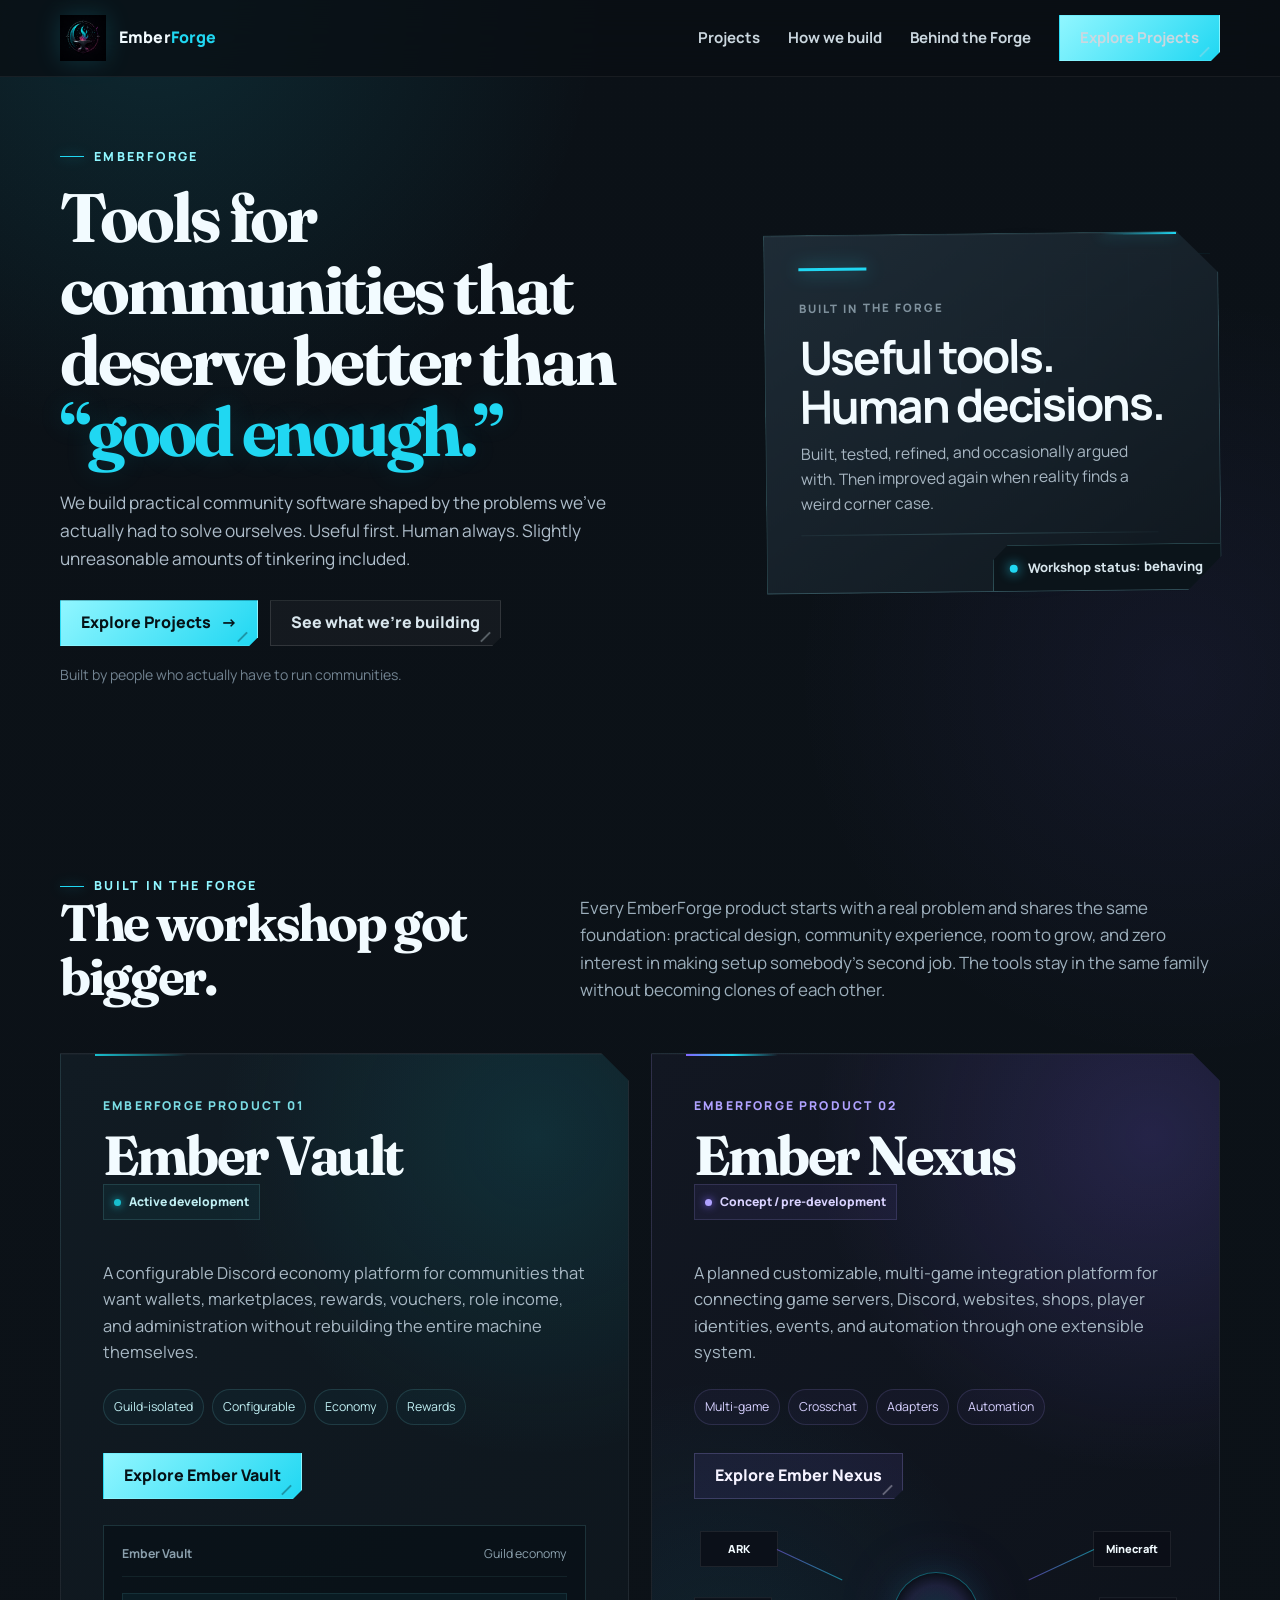
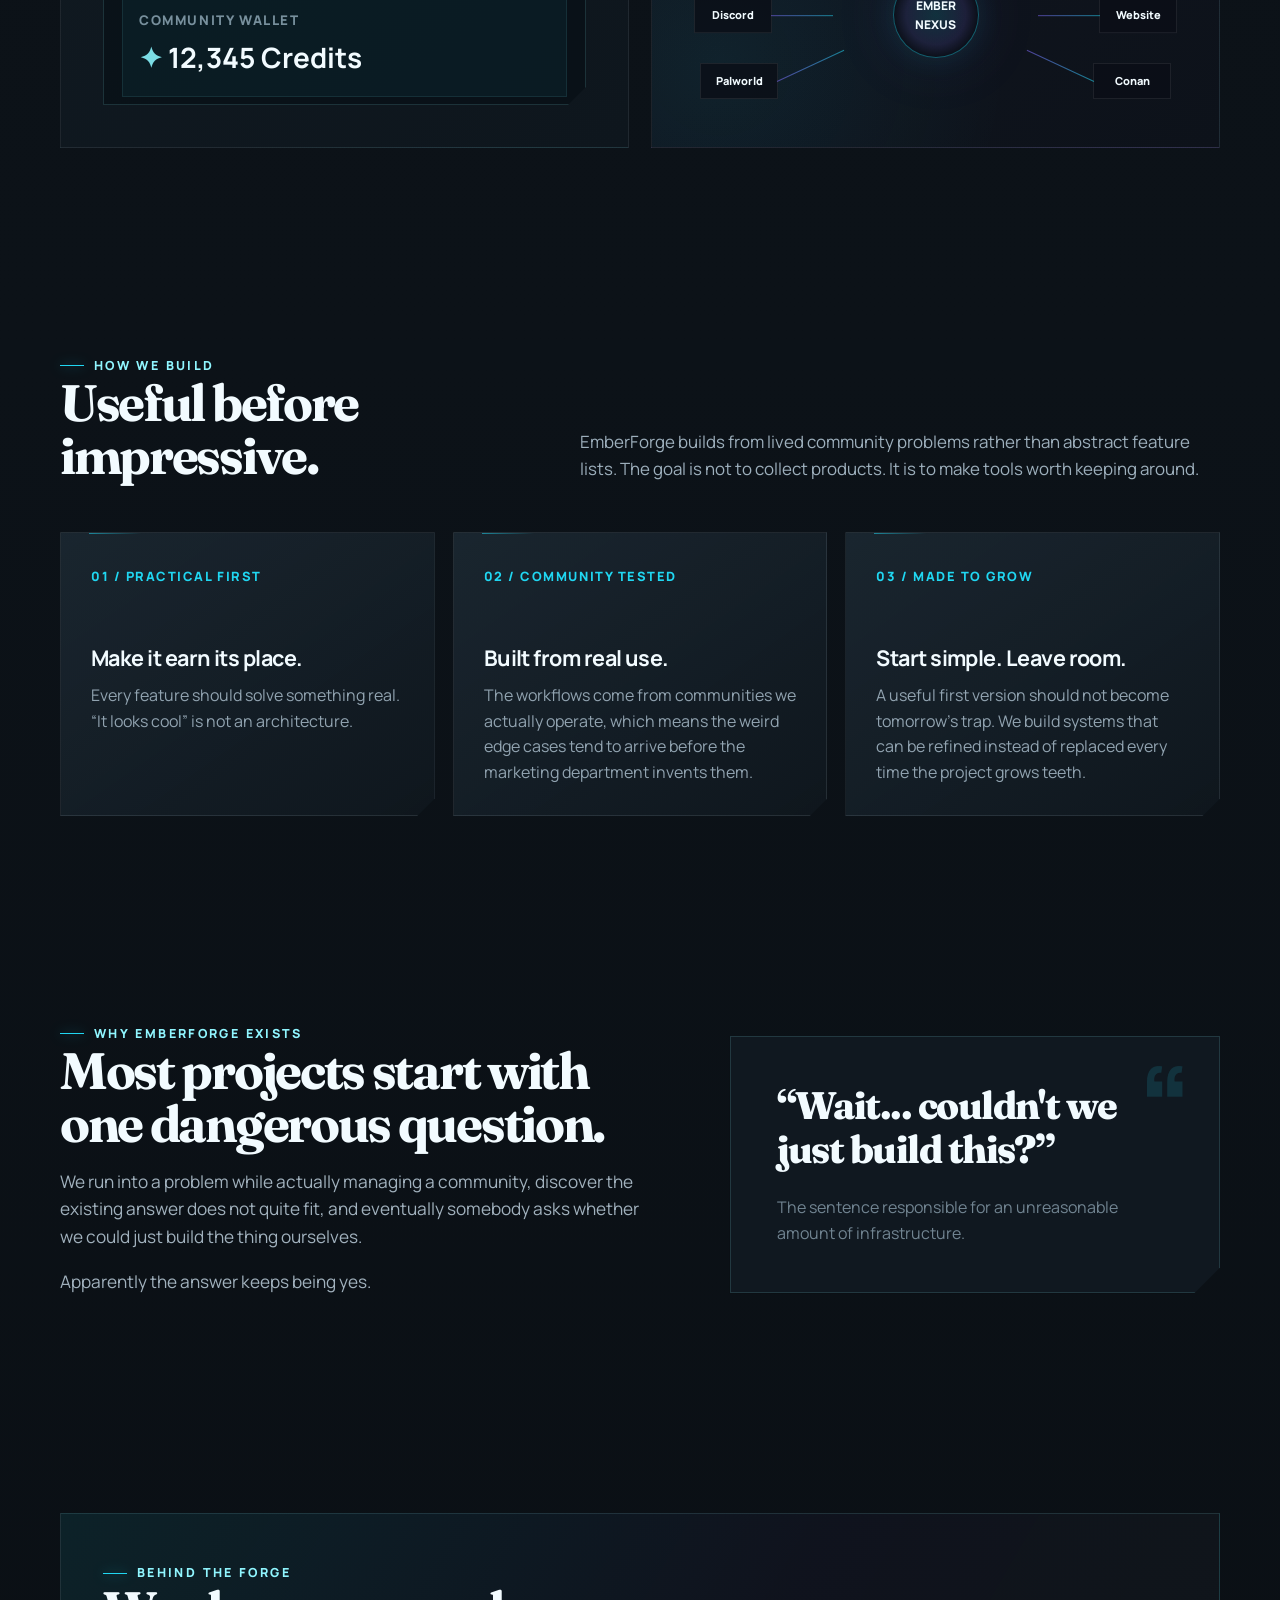
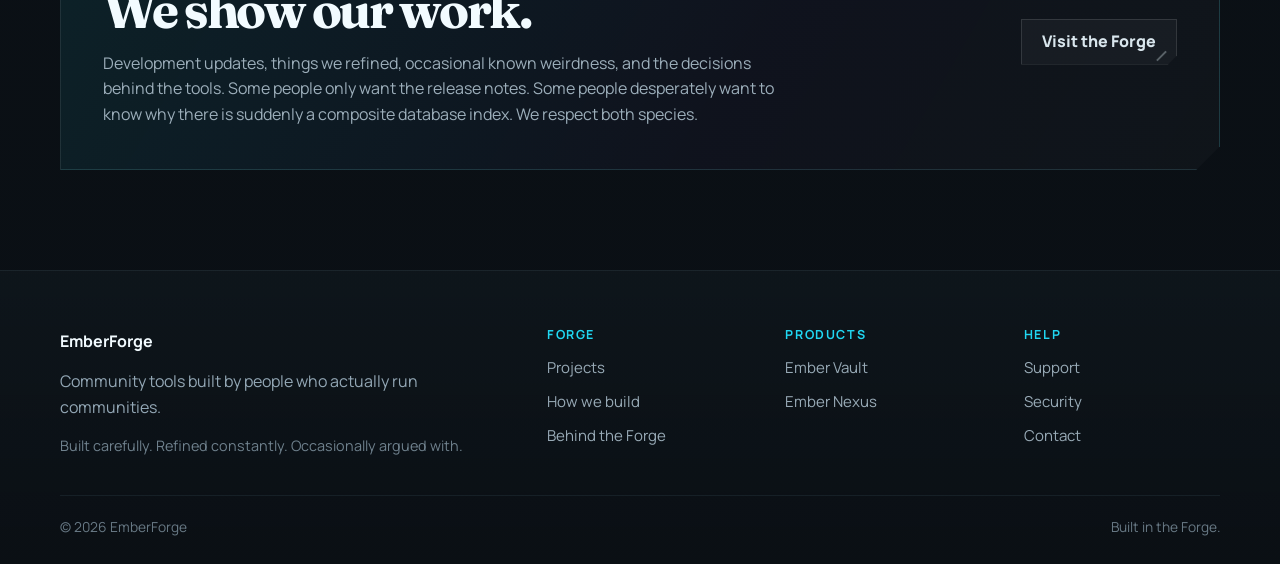
==== index.html @ fba0cec6 "Update index.html" ====
<!doctype html>
<html lang="en">
<head>
  <meta charset="utf-8" />
  <meta name="viewport" content="width=device-width, initial-scale=1" />
  <meta name="theme-color" content="#0c1218" />
  <meta name="description" content="EmberForge builds practical community tools shaped by real use, including Ember Vault and Ember Nexus." />
  <title>EmberForge | Community tools, built in the Forge</title>
  <style>
    @import url('https://fonts.googleapis.com/css2?family=Fraunces:opsz,wght@9..144,600;9..144,700;9..144,800&family=Manrope:wght@400;500;600;700;800&display=swap');

    :root {
      --coal:#0c1218;
      --coal-2:#111820;
      --steel:#18232d;
      --steel-2:#202f3b;
      --ash:#94a3b3;
      --white-heat:#f2fbff;
      --cyan:#20d7f2;
      --hot-cyan:#90f6ff;
      --vault:#18bfcf;
      --vault-soft:#7bdde5;
      --nexus:#8367ff;
      --nexus-soft:#b0a2ff;
      --line:rgba(144,246,255,.16);
      --line-strong:rgba(144,246,255,.30);
      --shadow:0 20px 60px rgba(0,0,0,.28);
      --max:1160px;
    }

    *{box-sizing:border-box}
    html{scroll-behavior:smooth}
    body{
      margin:0;min-height:100vh;color:var(--white-heat);
      background:
        radial-gradient(circle at 12% 0%,rgba(32,215,242,.12),transparent 28rem),
        radial-gradient(circle at 92% 18%,rgba(131,103,255,.07),transparent 24rem),
        linear-gradient(180deg,#0b1117 0%,#0c1218 52%,#0a0f14 100%);
      font-family:"Manrope",Inter,ui-sans-serif,system-ui,sans-serif;
      line-height:1.6;overflow-x:hidden
    }
    body::before{
      content:"";position:fixed;inset:0;pointer-events:none;opacity:.16;
      background-image:url("data:image/svg+xml,%3Csvg viewBox='0 0 140 140' xmlns='http://www.w3.org/2000/svg'%3E%3Cfilter id='n'%3E%3CfeTurbulence type='fractalNoise' baseFrequency='.92' numOctaves='2' stitchTiles='stitch'/%3E%3C/filter%3E%3Crect width='100%25' height='100%25' filter='url(%23n)' opacity='.06'/%3E%3C/svg%3E");
      mix-blend-mode:soft-light;z-index:999
    }

    a{color:inherit}.shell{width:min(var(--max),calc(100% - 40px));margin:0 auto}
    section{padding:100px 0}

    .site-nav{
      position:sticky;top:0;z-index:50;backdrop-filter:blur(18px);
      background:rgba(10,15,20,.78);border-bottom:1px solid rgba(255,255,255,.06)
    }
    .nav-inner{min-height:76px;display:flex;align-items:center;justify-content:space-between;gap:24px}
    .brand{display:inline-flex;align-items:center;gap:13px;text-decoration:none;font-weight:800;letter-spacing:.01em}
    .brand-mark{width:46px;height:46px;display:grid;place-items:center;flex-shrink:0}
    .brand-mark img{width:100%;height:100%;object-fit:contain;display:block;filter:drop-shadow(0 0 12px rgba(32,215,242,.16))}
    .brand em{font-style:normal;color:var(--cyan)}
    .nav-links{display:flex;align-items:center;gap:28px}
    .nav-links a{text-decoration:none;color:#cbd7df;font-size:.94rem;font-weight:700}
    .nav-links a:hover{color:var(--hot-cyan)}

    .nav-cta,.btn{
      display:inline-flex;align-items:center;justify-content:center;gap:10px;
      min-height:46px;padding:0 20px;text-decoration:none;font-weight:800;
      border:1px solid transparent;position:relative;overflow:hidden;
      clip-path:polygon(0 0,100% 0,100% calc(100% - 9px),calc(100% - 9px) 100%,0 100%);
      transition:.18s ease
    }
    .nav-cta::after,.btn::after{
      content:"";position:absolute;right:8px;bottom:7px;width:13px;height:2px;
      background:currentColor;opacity:.34;transform:rotate(-45deg)
    }
    .nav-cta,.btn.primary{
      color:#051217;background:linear-gradient(135deg,var(--hot-cyan),var(--cyan));
      box-shadow:0 10px 28px rgba(32,215,242,.16)
    }
    .nav-cta:hover,.btn.primary:hover{transform:translateY(-2px);box-shadow:0 16px 36px rgba(32,215,242,.23)}
    .btn.secondary{color:#d9e6ed;border-color:rgba(255,255,255,.12);background:rgba(255,255,255,.035)}
    .btn.secondary:hover{border-color:var(--line-strong);background:rgba(32,215,242,.055);transform:translateY(-2px)}
    .btn.nexus-btn{color:#f5f2ff;border-color:rgba(176,162,255,.22);background:rgba(131,103,255,.09)}
    .btn.nexus-btn:hover{border-color:rgba(176,162,255,.50);background:rgba(131,103,255,.16)}

    .eyebrow{
      display:inline-flex;align-items:center;gap:10px;color:var(--hot-cyan);
      font-size:.78rem;letter-spacing:.19em;text-transform:uppercase;font-weight:850
    }
    .eyebrow::before{content:"";width:24px;height:1px;background:var(--cyan);box-shadow:0 0 12px rgba(32,215,242,.6)}

    h1,h2,h3{font-family:"Fraunces",Georgia,serif;margin:0;line-height:1.04;letter-spacing:-.045em}
    h1{font-size:clamp(3.2rem,5.35vw,5.45rem);max-width:760px}
    h2{font-size:clamp(2.4rem,4vw,4.2rem)}
    h3{font-size:1.35rem}

    .hero{
      min-height:610px;display:grid;grid-template-columns:1.08fr .92fr;
      align-items:center;gap:38px;padding:62px 0 82px
    }
    .hero h1{margin-top:16px;text-wrap:balance}
    .hero h1 .accent{color:var(--cyan);text-shadow:0 0 28px rgba(32,215,242,.13)}
    .hero-copy{max-width:580px;margin:22px 0 0;color:#aebdca;font-size:1.08rem}
    .hero-actions{display:flex;gap:12px;flex-wrap:wrap;margin-top:28px}
    .microcopy{margin-top:18px;color:#728391;font-size:.88rem}

    .forge-visual{position:relative;min-height:410px;display:grid;place-items:center end;transform:translate(26px,18px)}
    .forge-visual::before{
      content:"";position:absolute;width:390px;height:390px;border-radius:50%;
      background:radial-gradient(circle,rgba(32,215,242,.11),rgba(32,215,242,.035) 36%,transparent 68%);
      filter:blur(10px)
    }
    .forge-visual::after{
      content:"";position:absolute;right:2%;top:11%;width:250px;height:170px;opacity:.5;
      background:
        linear-gradient(90deg,rgba(32,215,242,.34) 0 1px,transparent 1px) 0 0/42px 42px,
        linear-gradient(rgba(32,215,242,.18) 0 1px,transparent 1px) 0 0/42px 42px;
      mask-image:linear-gradient(135deg,transparent 5%,#000 38%,transparent 82%)
    }
    .forge-card{
      width:min(100%,455px);min-height:330px;position:relative;z-index:1;
      padding:32px 34px 76px;background:linear-gradient(145deg,rgba(31,45,56,.94),rgba(15,23,30,.97));
      clip-path:polygon(0 0,calc(100% - 42px) 0,100% 42px,100% calc(100% - 34px),calc(100% - 34px) 100%,0 100%);
      border:1px solid rgba(144,246,255,.19);box-shadow:var(--shadow),inset 0 1px 0 rgba(255,255,255,.04);
      transform:rotate(-.65deg)
    }
    .forge-card::after{
      content:"";position:absolute;top:0;right:41px;width:76px;height:2px;
      background:linear-gradient(90deg,transparent,var(--cyan));box-shadow:0 0 14px rgba(32,215,242,.48)
    }
    .spark-line{width:68px;height:3px;background:var(--cyan);box-shadow:0 0 18px rgba(32,215,242,.65);margin-bottom:24px}
    .forge-card .mini{color:#7f919d;text-transform:uppercase;font-size:.72rem;letter-spacing:.18em;font-weight:850}
    .forge-card strong{display:block;margin:12px 0 10px;font-size:clamp(2rem,3.6vw,3.15rem);line-height:1.08;letter-spacing:-.045em}
    .forge-card p{margin:0;color:#a8b7c3;max-width:360px;font-size:.98rem}
    .forge-seam{
      position:absolute;left:34px;right:62px;bottom:57px;height:1px;
      background:linear-gradient(90deg,rgba(144,246,255,.05),rgba(144,246,255,.22),rgba(144,246,255,.03))
    }
    .build-chip{
      position:absolute;right:0;bottom:0;display:flex;align-items:center;gap:10px;
      min-height:46px;padding:0 18px 0 16px;background:#0b141a;
      border-top:1px solid rgba(144,246,255,.26);border-left:1px solid rgba(144,246,255,.26);
      color:#d7e5ec;font-size:.82rem;font-weight:750;
      clip-path:polygon(15px 0,100% 0,100% 100%,0 100%,0 15px)
    }
    .build-chip i{width:8px;height:8px;border-radius:50%;background:var(--cyan);box-shadow:0 0 12px var(--cyan)}

    .section-head{
      display:grid;grid-template-columns:.82fr 1.18fr;gap:76px;
      align-items:end;margin-bottom:50px
    }
    .section-head p{margin:0;color:#9dafbc;max-width:680px;font-size:1.06rem}

    .products-grid{display:grid;grid-template-columns:1fr 1fr;gap:22px}
    .product-card{
      min-height:590px;position:relative;padding:42px;overflow:hidden;
      border:1px solid rgba(255,255,255,.07);
      clip-path:polygon(0 0,calc(100% - 28px) 0,100% 28px,100% 100%,0 100%);
      box-shadow:inset 0 1px 0 rgba(255,255,255,.025)
    }
    .product-card::after{
      content:"";position:absolute;left:34px;top:0;width:92px;height:2px
    }
    .product-card.vault{
      background:
        radial-gradient(circle at 84% 12%,rgba(24,191,207,.13),transparent 20rem),
        linear-gradient(145deg,#111b23,#0e161d)
    }
    .product-card.vault::after{background:linear-gradient(90deg,var(--vault),transparent)}
    .product-card.nexus{
      background:
        radial-gradient(circle at 88% 12%,rgba(131,103,255,.18),transparent 21rem),
        radial-gradient(circle at 12% 88%,rgba(32,215,242,.07),transparent 18rem),
        linear-gradient(145deg,#121722,#0d121a)
    }
    .product-card.nexus::after{background:linear-gradient(90deg,var(--nexus),var(--cyan),transparent)}
    .product-kicker{
      font-size:.76rem;font-weight:850;text-transform:uppercase;letter-spacing:.18em
    }
    .vault .product-kicker{color:var(--vault-soft)}
    .nexus .product-kicker{color:var(--nexus-soft)}
    .product-name{font-size:clamp(3rem,4.3vw,4.7rem);margin-top:12px}
    .product-desc{color:#a8b8c4;margin:18px 0 24px;font-size:1.03rem}
    .status-pill{
      display:inline-flex;align-items:center;gap:8px;padding:7px 10px;margin-bottom:22px;
      border:1px solid rgba(255,255,255,.09);font-size:.76rem;font-weight:800
    }
    .status-pill i{width:7px;height:7px;border-radius:50%}
    .vault .status-pill{color:#bfeef2;background:rgba(24,191,207,.055);border-color:rgba(123,221,229,.15)}
    .vault .status-pill i{background:var(--vault);box-shadow:0 0 9px var(--vault)}
    .nexus .status-pill{color:#d9d2ff;background:rgba(131,103,255,.075);border-color:rgba(176,162,255,.16)}
    .nexus .status-pill i{background:var(--nexus-soft);box-shadow:0 0 9px var(--nexus)}
    .tag-row{display:flex;flex-wrap:wrap;gap:8px;margin-bottom:26px}
    .tag{
      padding:7px 10px;border-radius:999px;border:1px solid rgba(255,255,255,.08);
      background:rgba(255,255,255,.025);color:#b9c6cf;font-size:.77rem
    }
    .vault .tag{border-color:rgba(123,221,229,.15);color:#bfeef2;background:rgba(24,191,207,.045)}
    .nexus .tag{border-color:rgba(176,162,255,.15);color:#d6d0ff;background:rgba(131,103,255,.045)}

    .product-visual{height:180px;margin-top:26px;position:relative}
    .vault-panel{
      position:absolute;inset:0;padding:18px;border:1px solid rgba(123,221,229,.16);
      background:rgba(5,13,18,.5);clip-path:polygon(0 0,100% 0,100% calc(100% - 18px),calc(100% - 18px) 100%,0 100%)
    }
    .vault-panel-top{display:flex;justify-content:space-between;gap:12px;padding-bottom:12px;border-bottom:1px solid rgba(123,221,229,.08);font-size:.77rem;color:#8ba0ad}
    .vault-balance{margin-top:16px;padding:16px;border:1px solid rgba(123,221,229,.10);background:rgba(24,191,207,.055)}
    .vault-balance small{display:block;color:#78909d;text-transform:uppercase;letter-spacing:.12em;font-weight:800}
    .vault-balance strong{display:block;font-family:"Manrope",sans-serif;margin-top:4px;font-size:1.75rem}
    .vault-balance em{font-style:normal;color:var(--vault-soft)}

    .network{position:absolute;inset:0}
    .core{
      position:absolute;left:50%;top:50%;transform:translate(-50%,-50%);
      width:86px;height:86px;border-radius:50%;display:grid;place-items:center;text-align:center;
      border:1px solid rgba(32,215,242,.38);
      background:radial-gradient(circle,rgba(32,215,242,.14),rgba(131,103,255,.12) 50%,rgba(9,13,20,.94) 74%);
      box-shadow:0 0 30px rgba(32,215,242,.09),0 0 70px rgba(131,103,255,.10);
      font-size:.75rem;font-weight:800
    }
    .node{
      position:absolute;padding:8px 11px;min-width:78px;text-align:center;
      font-size:.69rem;font-weight:800;border:1px solid rgba(255,255,255,.08);
      background:rgba(10,14,22,.82)
    }
    .node::after{content:"";position:absolute;height:1px;background:linear-gradient(90deg,rgba(131,103,255,.55),rgba(32,215,242,.55))}
    .n1{top:6px;left:6px}.n1::after{width:72px;left:100%;top:50%;transform:rotate(25deg);transform-origin:left}
    .n2{top:6px;right:6px}.n2::after{width:72px;right:100%;top:50%;transform:rotate(-25deg);transform-origin:right}
    .n3{bottom:6px;left:6px}.n3::after{width:74px;left:100%;top:50%;transform:rotate(-25deg);transform-origin:left}
    .n4{bottom:6px;right:6px}.n4::after{width:74px;right:100%;top:50%;transform:rotate(25deg);transform-origin:right}
    .n5{top:50%;left:0;transform:translateY(-50%)}.n5::after{width:62px;left:100%;top:50%}
    .n6{top:50%;right:0;transform:translateY(-50%)}.n6::after{width:62px;right:100%;top:50%}

    .why-grid{display:grid;grid-template-columns:repeat(3,1fr);gap:18px}
    .principle{
      min-height:260px;padding:30px;position:relative;
      background:linear-gradient(145deg,rgba(31,45,56,.72),rgba(15,23,30,.86));
      border:1px solid rgba(255,255,255,.07);
      clip-path:polygon(0 0,100% 0,100% calc(100% - 18px),calc(100% - 18px) 100%,0 100%)
    }
    .principle::before{
      content:"";position:absolute;left:28px;top:0;width:52px;height:1px;
      background:linear-gradient(90deg,var(--cyan),transparent);opacity:.55
    }
    .principle .num{color:var(--cyan);font-weight:850;font-size:.8rem;letter-spacing:.12em}
    .principle h3{font-family:"Manrope",sans-serif;margin:58px 0 14px;letter-spacing:-.025em}
    .principle p{margin:0;color:#91a3b0}

    .origin{display:grid;grid-template-columns:1.1fr .9fr;gap:70px;align-items:center}
    .origin-copy p{color:#a1b1bd;font-size:1.08rem}
    .quote-card{
      padding:46px;position:relative;background:#101820;border:1px solid rgba(144,246,255,.14);
      clip-path:polygon(0 0,100% 0,100% calc(100% - 26px),calc(100% - 26px) 100%,0 100%);
      box-shadow:var(--shadow)
    }
    .quote-card::before{content:"“";position:absolute;top:12px;right:28px;color:rgba(32,215,242,.14);font-size:7rem;font-weight:900;line-height:1}
    .quote-card blockquote{margin:0;font-family:"Fraunces",Georgia,serif;font-size:clamp(1.8rem,3vw,3rem);font-weight:800;letter-spacing:-.04em;line-height:1.15}
    .quote-card footer{margin-top:24px;color:#718491}

    .behind{
      padding:42px;display:grid;grid-template-columns:1.3fr .7fr;gap:40px;align-items:center;position:relative;
      background:linear-gradient(120deg,rgba(32,215,242,.085),rgba(131,103,255,.035) 60%,rgba(255,255,255,.018));
      border:1px solid rgba(144,246,255,.13);
      clip-path:polygon(0 0,100% 0,100% calc(100% - 24px),calc(100% - 24px) 100%,0 100%)
    }
    .behind p{color:#9caeba;margin:14px 0 0;max-width:700px}
    .behind .btn{justify-self:end}

    .site-footer{
      border-top:1px solid rgba(137,189,205,.12);padding:58px 0 26px;
      background:linear-gradient(180deg,rgba(15,23,29,.75),rgba(10,15,20,.95))
    }
    .footer-grid{display:grid;grid-template-columns:1.7fr repeat(3,.75fr);gap:42px;align-items:start}
    .footer-brand p{max-width:460px;color:#93a7b5;margin:14px 0 0}
    .footer-small{font-size:.9rem;color:#6f818d!important}
    .footer-column{display:grid;gap:10px;align-content:start}
    .footer-column h3{
      font-family:"Manrope",sans-serif;margin:0 0 4px;font-size:.78rem;letter-spacing:.13em;
      text-transform:uppercase;color:var(--cyan)
    }
    .footer-column a,.footer-column span{color:#98aab6;text-decoration:none;font-size:.94rem}
    .footer-column a:hover{color:var(--white-heat)}
    .footer-bottom{
      display:flex;justify-content:space-between;gap:20px;border-top:1px solid rgba(137,189,205,.09);
      margin-top:38px;padding-top:20px;color:#687985;font-size:.86rem
    }

    .reveal{opacity:0;transform:translateY(14px);transition:opacity .7s ease,transform .7s ease}
    .reveal.visible{opacity:1;transform:none}

    @media(max-width:900px){
      .nav-links a:not(.nav-cta){display:none}
      .hero,.section-head,.origin,.behind{grid-template-columns:1fr}
      .products-grid{grid-template-columns:1fr}
      .hero{gap:30px;padding-top:48px}
      .forge-visual{min-height:360px;place-items:center;transform:none}
      .forge-card{transform:none}
      .section-head{gap:20px}
      .why-grid{grid-template-columns:1fr}
      .behind .btn{justify-self:start}
      .footer-grid{grid-template-columns:1fr 1fr}
    }
    @media(max-width:620px){
      .shell{width:min(100% - 26px,var(--max))}
      .nav-inner{min-height:66px}.brand-mark{width:42px;height:42px}.nav-cta{display:none}
      .hero{min-height:auto;padding-bottom:72px}
      .hero-actions .btn{width:100%}
      section{padding:76px 0}
      .forge-card{padding:26px;min-height:330px}
      .product-card{padding:26px;min-height:auto}
      .product-visual{height:200px}
      .node::after{display:none}
      .quote-card{padding:34px 26px}
      .behind{padding:28px}
      .footer-grid{grid-template-columns:1fr}
      .footer-bottom{flex-direction:column}
    }
    @media(prefers-reduced-motion:reduce){
      *{scroll-behavior:auto!important;transition-duration:.01ms!important;animation-duration:.01ms!important}
      .reveal{opacity:1;transform:none}
    }
  </style>
</head>

<body>
  <nav class="site-nav">
    <div class="shell nav-inner">
      <a class="brand" href="/#top" aria-label="EmberForge home">
        <span class="brand-mark"><img src="/emberforge-mark.png" alt=""></span>
        <span>Ember<em>Forge</em></span>
      </a>

      <div class="nav-links" aria-label="Primary navigation">
        <a href="/#products">Projects</a>
        <a href="/#why">How we build</a>
        <a href="/#behind">Behind the Forge</a>
        <a class="nav-cta" href="/#products">Explore Projects</a>
      </div>
    </div>
  </nav>

  <main id="top">
    <section class="shell hero">
      <div class="hero-content reveal">
        <div class="eyebrow">EmberForge</div>
        <h1>Tools for communities that deserve better than <span class="accent">“good enough.”</span></h1>
        <p class="hero-copy">We build practical community software shaped by the problems we’ve actually had to solve ourselves. Useful first. Human always. Slightly unreasonable amounts of tinkering included.</p>
        <div class="hero-actions">
          <a class="btn primary" href="/#products">Explore Projects <span aria-hidden="true">→</span></a>
          <a class="btn secondary" href="/#behind">See what we're building</a>
        </div>
        <div class="microcopy">Built by people who actually have to run communities.</div>
      </div>

      <div class="forge-visual reveal" aria-label="EmberForge brand concept">
        <div class="forge-card">
          <div class="spark-line"></div>
          <span class="mini">Built in the Forge</span>
          <strong>Useful tools.<br>Human decisions.</strong>
          <p>Built, tested, refined, and occasionally argued with. Then improved again when reality finds a weird corner case.</p>
          <div class="forge-seam" aria-hidden="true"></div>
          <div class="build-chip"><i></i> Workshop status: behaving</div>
        </div>
      </div>
    </section>

    <section id="products">
      <div class="shell">
        <div class="section-head reveal">
          <div>
            <div class="eyebrow">Built in the Forge</div>
            <h2>The workshop got bigger.</h2>
          </div>
          <p>Every EmberForge product starts with a real problem and shares the same foundation: practical design, community experience, room to grow, and zero interest in making setup somebody's second job. The tools stay in the same family without becoming clones of each other.</p>
        </div>

        <div class="products-grid">
          <article class="product-card vault reveal">
            <div class="product-kicker">EmberForge Product 01</div>
            <h3 class="product-name">Ember Vault</h3>
            <div class="status-pill"><i></i>Active development</div>
            <p class="product-desc">A configurable Discord economy platform for communities that want wallets, marketplaces, rewards, vouchers, role income, and administration without rebuilding the entire machine themselves.</p>

            <div class="tag-row" aria-label="Ember Vault highlights">
              <span class="tag">Guild-isolated</span>
              <span class="tag">Configurable</span>
              <span class="tag">Economy</span>
              <span class="tag">Rewards</span>
            </div>

            <div class="hero-actions">
              <a class="btn primary" href="/ember-vault.html">Explore Ember Vault</a>
            </div>

            <div class="product-visual" aria-label="Ember Vault dashboard concept">
              <div class="vault-panel">
                <div class="vault-panel-top">
                  <strong>Ember Vault</strong>
                  <span>Guild economy</span>
                </div>
                <div class="vault-balance">
                  <small>Community wallet</small>
                  <strong><em>✦</em> 12,345 Credits</strong>
                </div>
              </div>
            </div>
          </article>

          <article class="product-card nexus reveal">
            <div class="product-kicker">EmberForge Product 02</div>
            <h3 class="product-name">Ember Nexus</h3>
            <div class="status-pill"><i></i>Concept / pre-development</div>
            <p class="product-desc">A planned customizable, multi-game integration platform for connecting game servers, Discord, websites, shops, player identities, events, and automation through one extensible system.</p>

            <div class="tag-row" aria-label="Ember Nexus highlights">
              <span class="tag">Multi-game</span>
              <span class="tag">Crosschat</span>
              <span class="tag">Adapters</span>
              <span class="tag">Automation</span>
            </div>

            <div class="hero-actions">
              <a class="btn nexus-btn" href="/ember-nexus.html">Explore Ember Nexus</a>
            </div>

            <div class="product-visual" aria-label="Ember Nexus connection concept">
              <div class="network">
                <div class="node n1">ARK</div>
                <div class="node n2">Minecraft</div>
                <div class="node n3">Palworld</div>
                <div class="node n4">Conan</div>
                <div class="node n5">Discord</div>
                <div class="node n6">Website</div>
                <div class="core">EMBER<br>NEXUS</div>
              </div>
            </div>
          </article>
        </div>
      </div>
    </section>

    <section id="why">
      <div class="shell">
        <div class="section-head reveal">
          <div>
            <div class="eyebrow">How we build</div>
            <h2>Useful before impressive.</h2>
          </div>
          <p>EmberForge builds from lived community problems rather than abstract feature lists. The goal is not to collect products. It is to make tools worth keeping around.</p>
        </div>

        <div class="why-grid">
          <article class="principle reveal">
            <span class="num">01 / PRACTICAL FIRST</span>
            <h3>Make it earn its place.</h3>
            <p>Every feature should solve something real. “It looks cool” is not an architecture.</p>
          </article>
          <article class="principle reveal">
            <span class="num">02 / COMMUNITY TESTED</span>
            <h3>Built from real use.</h3>
            <p>The workflows come from communities we actually operate, which means the weird edge cases tend to arrive before the marketing department invents them.</p>
          </article>
          <article class="principle reveal">
            <span class="num">03 / MADE TO GROW</span>
            <h3>Start simple. Leave room.</h3>
            <p>A useful first version should not become tomorrow's trap. We build systems that can be refined instead of replaced every time the project grows teeth.</p>
          </article>
        </div>
      </div>
    </section>

    <section>
      <div class="shell origin">
        <div class="origin-copy reveal">
          <div class="eyebrow">Why EmberForge exists</div>
          <h2>Most projects start with one dangerous question.</h2>
          <p>We run into a problem while actually managing a community, discover the existing answer does not quite fit, and eventually somebody asks whether we could just build the thing ourselves.</p>
          <p>Apparently the answer keeps being yes.</p>
        </div>

        <aside class="quote-card reveal">
          <blockquote>“Wait... couldn't we just build this?”</blockquote>
          <footer>The sentence responsible for an unreasonable amount of infrastructure.</footer>
        </aside>
      </div>
    </section>

    <section id="behind">
      <div class="shell">
        <div class="behind reveal">
          <div>
            <div class="eyebrow">Behind the Forge</div>
            <h2>We show our work.</h2>
            <p>Development updates, things we refined, occasional known weirdness, and the decisions behind the tools. Some people only want the release notes. Some people desperately want to know why there is suddenly a composite database index. We respect both species.</p>
          </div>
          <a class="btn secondary" href="/support.html">Visit the Forge</a>
        </div>
      </div>
    </section>
  </main>

  <footer class="site-footer">
    <div class="shell footer-grid">
      <div class="footer-brand">
        <strong>EmberForge</strong>
        <p>Community tools built by people who actually run communities.</p>
        <p class="footer-small">Built carefully. Refined constantly. Occasionally argued with.</p>
      </div>

      <div class="footer-column">
        <h3>Forge</h3>
        <a href="/#products">Projects</a>
        <a href="/#why">How we build</a>
        <a href="/#behind">Behind the Forge</a>
      </div>

      <div class="footer-column">
        <h3>Products</h3>
        <a href="/ember-vault.html">Ember Vault</a>
        <a href="/ember-nexus.html">Ember Nexus</a>
      </div>

      <div class="footer-column">
        <h3>Help</h3>
        <a href="/support.html">Support</a>
        <a href="/security.html">Security</a>
        <a href="mailto:ever_forge@outlook.com">Contact</a>
      </div>
    </div>

    <div class="shell footer-bottom">
      <span>© <span id="year">2026</span> EmberForge</span>
      <span>Built in the Forge.</span>
    </div>
  </footer>

  <script>
    const yearEl = document.getElementById('year');
    if (yearEl) yearEl.textContent = new Date().getFullYear();

    const observer = new IntersectionObserver((entries) => {
      entries.forEach(entry => {
        if (entry.isIntersecting) {
          entry.target.classList.add('visible');
          observer.unobserve(entry.target);
        }
      });
    }, { threshold: 0.13 });

    document.querySelectorAll('.reveal').forEach(el => observer.observe(el));
  </script>
</body>
</html>
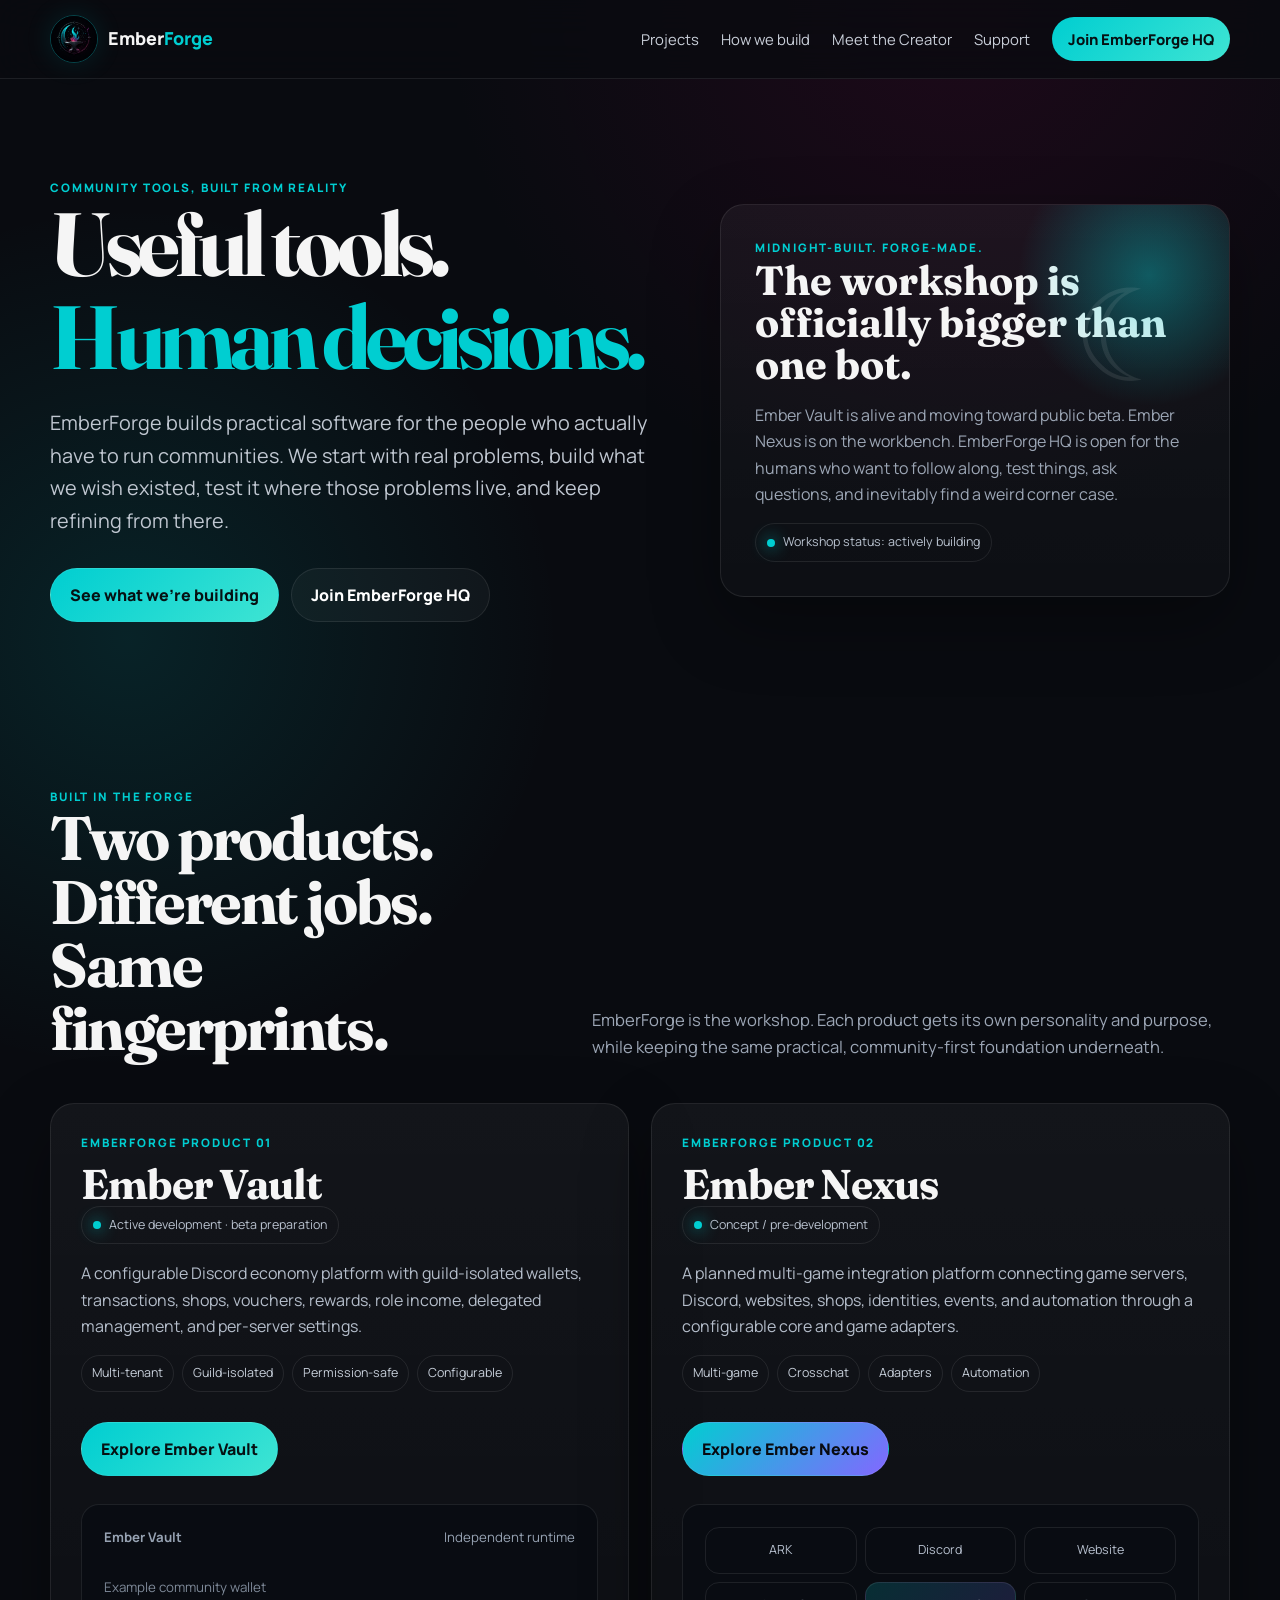
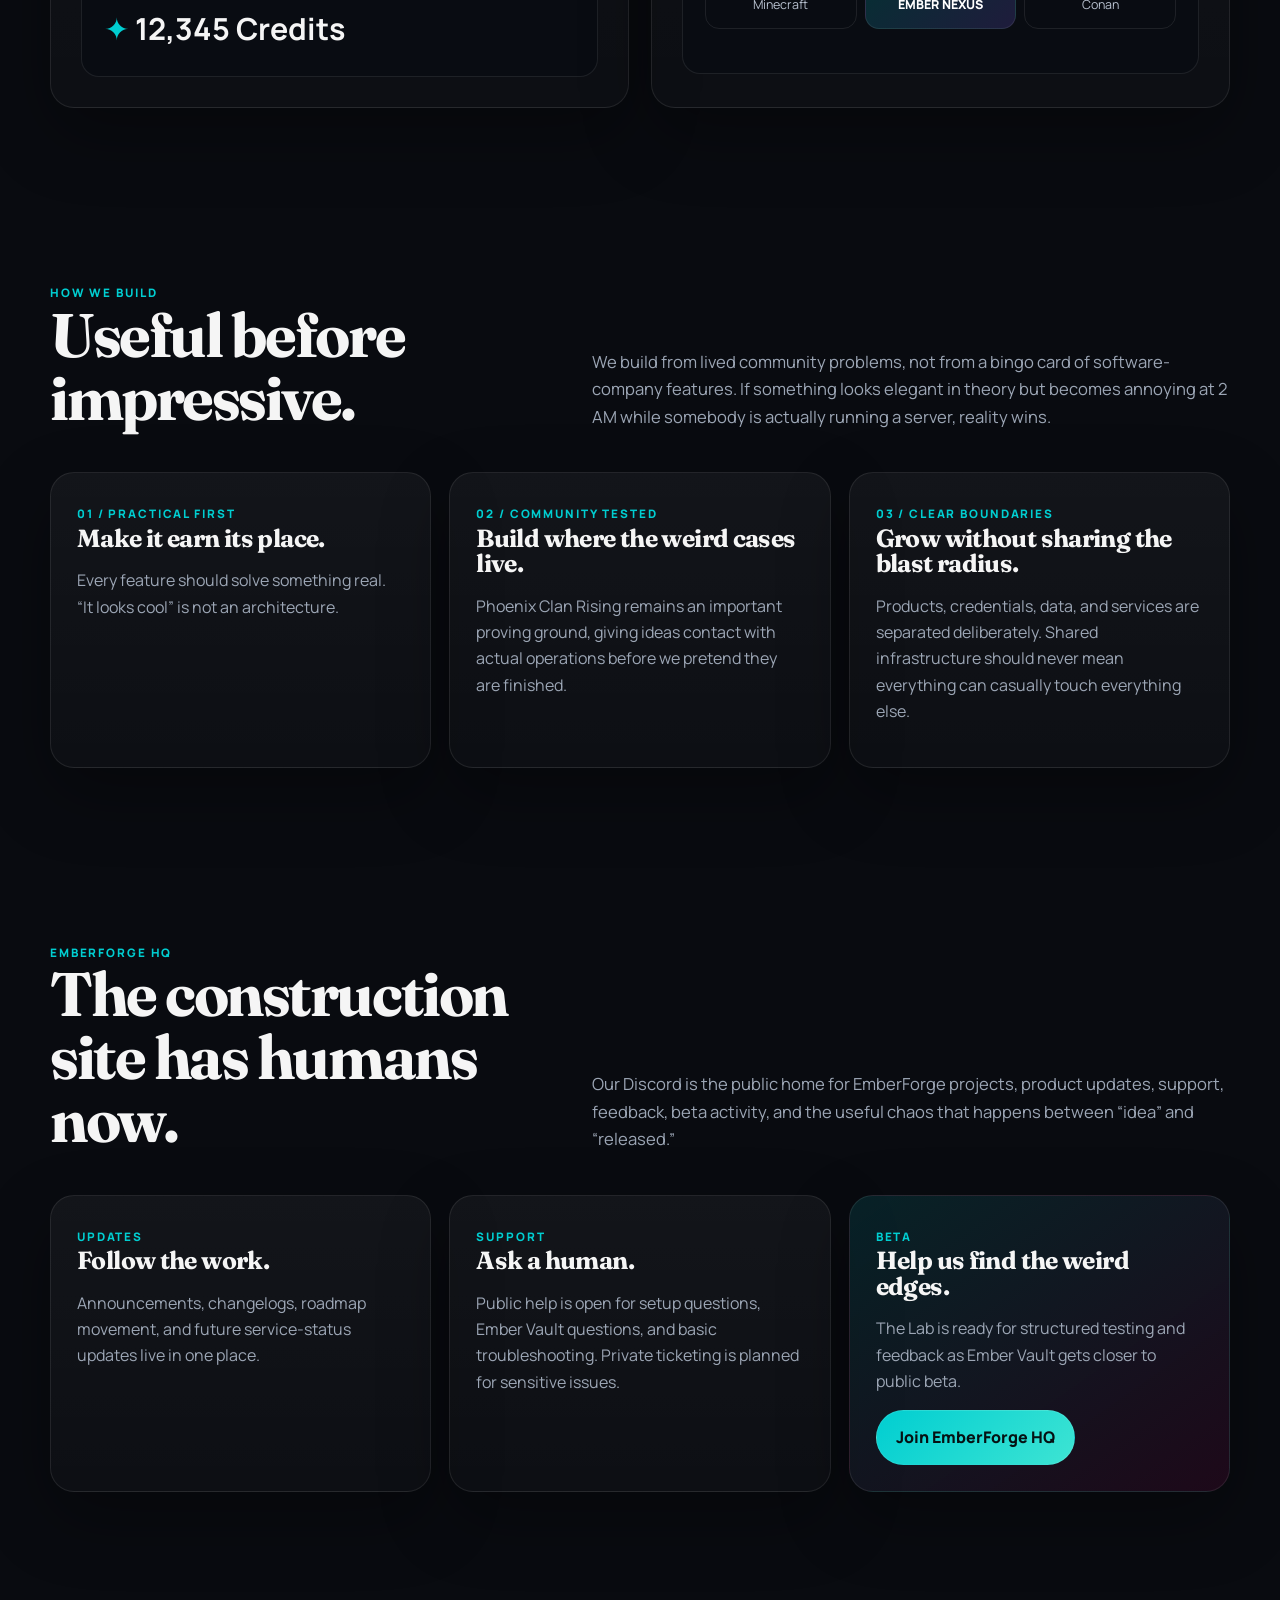
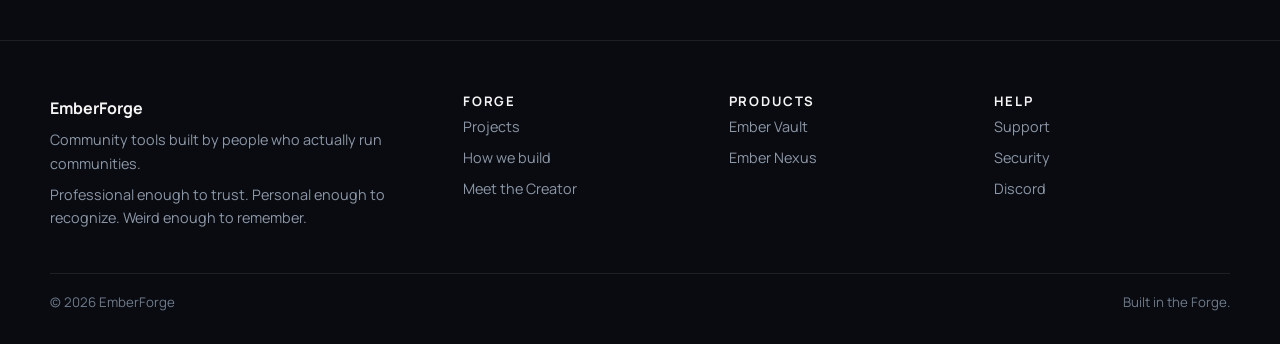
==== commit 369ad247: "Site update" ====
--- a/index.html
+++ b/index.html
@@ -1,552 +1,7 @@
-<!doctype html>
-<html lang="en">
-<head>
-  <meta charset="utf-8" />
-  <meta name="viewport" content="width=device-width, initial-scale=1" />
-  <meta name="theme-color" content="#0c1218" />
-  <meta name="description" content="EmberForge builds practical community tools shaped by real use, including Ember Vault and Ember Nexus." />
-  <title>EmberForge | Community tools, built in the Forge</title>
-  <style>
-    @import url('https://fonts.googleapis.com/css2?family=Fraunces:opsz,wght@9..144,600;9..144,700;9..144,800&family=Manrope:wght@400;500;600;700;800&display=swap');
-
-    :root {
-      --coal:#0c1218;
-      --coal-2:#111820;
-      --steel:#18232d;
-      --steel-2:#202f3b;
-      --ash:#94a3b3;
-      --white-heat:#f2fbff;
-      --cyan:#20d7f2;
-      --hot-cyan:#90f6ff;
-      --vault:#18bfcf;
-      --vault-soft:#7bdde5;
-      --nexus:#8367ff;
-      --nexus-soft:#b0a2ff;
-      --line:rgba(144,246,255,.16);
-      --line-strong:rgba(144,246,255,.30);
-      --shadow:0 20px 60px rgba(0,0,0,.28);
-      --max:1160px;
-    }
-
-    *{box-sizing:border-box}
-    html{scroll-behavior:smooth}
-    body{
-      margin:0;min-height:100vh;color:var(--white-heat);
-      background:
-        radial-gradient(circle at 12% 0%,rgba(32,215,242,.12),transparent 28rem),
-        radial-gradient(circle at 92% 18%,rgba(131,103,255,.07),transparent 24rem),
-        linear-gradient(180deg,#0b1117 0%,#0c1218 52%,#0a0f14 100%);
-      font-family:"Manrope",Inter,ui-sans-serif,system-ui,sans-serif;
-      line-height:1.6;overflow-x:hidden
-    }
-    body::before{
-      content:"";position:fixed;inset:0;pointer-events:none;opacity:.16;
-      background-image:url("data:image/svg+xml,%3Csvg viewBox='0 0 140 140' xmlns='http://www.w3.org/2000/svg'%3E%3Cfilter id='n'%3E%3CfeTurbulence type='fractalNoise' baseFrequency='.92' numOctaves='2' stitchTiles='stitch'/%3E%3C/filter%3E%3Crect width='100%25' height='100%25' filter='url(%23n)' opacity='.06'/%3E%3C/svg%3E");
-      mix-blend-mode:soft-light;z-index:999
-    }
-
-    a{color:inherit}.shell{width:min(var(--max),calc(100% - 40px));margin:0 auto}
-    section{padding:100px 0}
-
-    .site-nav{
-      position:sticky;top:0;z-index:50;backdrop-filter:blur(18px);
-      background:rgba(10,15,20,.78);border-bottom:1px solid rgba(255,255,255,.06)
-    }
-    .nav-inner{min-height:76px;display:flex;align-items:center;justify-content:space-between;gap:24px}
-    .brand{display:inline-flex;align-items:center;gap:13px;text-decoration:none;font-weight:800;letter-spacing:.01em}
-    .brand-mark{width:46px;height:46px;display:grid;place-items:center;flex-shrink:0}
-    .brand-mark img{width:100%;height:100%;object-fit:contain;display:block;filter:drop-shadow(0 0 12px rgba(32,215,242,.16))}
-    .brand em{font-style:normal;color:var(--cyan)}
-    .nav-links{display:flex;align-items:center;gap:28px}
-    .nav-links a{text-decoration:none;color:#cbd7df;font-size:.94rem;font-weight:700}
-    .nav-links a:hover{color:var(--hot-cyan)}
-
-    .nav-cta,.btn{
-      display:inline-flex;align-items:center;justify-content:center;gap:10px;
-      min-height:46px;padding:0 20px;text-decoration:none;font-weight:800;
-      border:1px solid transparent;position:relative;overflow:hidden;
-      clip-path:polygon(0 0,100% 0,100% calc(100% - 9px),calc(100% - 9px) 100%,0 100%);
-      transition:.18s ease
-    }
-    .nav-cta::after,.btn::after{
-      content:"";position:absolute;right:8px;bottom:7px;width:13px;height:2px;
-      background:currentColor;opacity:.34;transform:rotate(-45deg)
-    }
-    .nav-cta,.btn.primary{
-      color:#051217;background:linear-gradient(135deg,var(--hot-cyan),var(--cyan));
-      box-shadow:0 10px 28px rgba(32,215,242,.16)
-    }
-    .nav-cta:hover,.btn.primary:hover{transform:translateY(-2px);box-shadow:0 16px 36px rgba(32,215,242,.23)}
-    .btn.secondary{color:#d9e6ed;border-color:rgba(255,255,255,.12);background:rgba(255,255,255,.035)}
-    .btn.secondary:hover{border-color:var(--line-strong);background:rgba(32,215,242,.055);transform:translateY(-2px)}
-    .btn.nexus-btn{color:#f5f2ff;border-color:rgba(176,162,255,.22);background:rgba(131,103,255,.09)}
-    .btn.nexus-btn:hover{border-color:rgba(176,162,255,.50);background:rgba(131,103,255,.16)}
-
-    .eyebrow{
-      display:inline-flex;align-items:center;gap:10px;color:var(--hot-cyan);
-      font-size:.78rem;letter-spacing:.19em;text-transform:uppercase;font-weight:850
-    }
-    .eyebrow::before{content:"";width:24px;height:1px;background:var(--cyan);box-shadow:0 0 12px rgba(32,215,242,.6)}
-
-    h1,h2,h3{font-family:"Fraunces",Georgia,serif;margin:0;line-height:1.04;letter-spacing:-.045em}
-    h1{font-size:clamp(3.2rem,5.35vw,5.45rem);max-width:760px}
-    h2{font-size:clamp(2.4rem,4vw,4.2rem)}
-    h3{font-size:1.35rem}
-
-    .hero{
-      min-height:610px;display:grid;grid-template-columns:1.08fr .92fr;
-      align-items:center;gap:38px;padding:62px 0 82px
-    }
-    .hero h1{margin-top:16px;text-wrap:balance}
-    .hero h1 .accent{color:var(--cyan);text-shadow:0 0 28px rgba(32,215,242,.13)}
-    .hero-copy{max-width:580px;margin:22px 0 0;color:#aebdca;font-size:1.08rem}
-    .hero-actions{display:flex;gap:12px;flex-wrap:wrap;margin-top:28px}
-    .microcopy{margin-top:18px;color:#728391;font-size:.88rem}
-
-    .forge-visual{position:relative;min-height:410px;display:grid;place-items:center end;transform:translate(26px,18px)}
-    .forge-visual::before{
-      content:"";position:absolute;width:390px;height:390px;border-radius:50%;
-      background:radial-gradient(circle,rgba(32,215,242,.11),rgba(32,215,242,.035) 36%,transparent 68%);
-      filter:blur(10px)
-    }
-    .forge-visual::after{
-      content:"";position:absolute;right:2%;top:11%;width:250px;height:170px;opacity:.5;
-      background:
-        linear-gradient(90deg,rgba(32,215,242,.34) 0 1px,transparent 1px) 0 0/42px 42px,
-        linear-gradient(rgba(32,215,242,.18) 0 1px,transparent 1px) 0 0/42px 42px;
-      mask-image:linear-gradient(135deg,transparent 5%,#000 38%,transparent 82%)
-    }
-    .forge-card{
-      width:min(100%,455px);min-height:330px;position:relative;z-index:1;
-      padding:32px 34px 76px;background:linear-gradient(145deg,rgba(31,45,56,.94),rgba(15,23,30,.97));
-      clip-path:polygon(0 0,calc(100% - 42px) 0,100% 42px,100% calc(100% - 34px),calc(100% - 34px) 100%,0 100%);
-      border:1px solid rgba(144,246,255,.19);box-shadow:var(--shadow),inset 0 1px 0 rgba(255,255,255,.04);
-      transform:rotate(-.65deg)
-    }
-    .forge-card::after{
-      content:"";position:absolute;top:0;right:41px;width:76px;height:2px;
-      background:linear-gradient(90deg,transparent,var(--cyan));box-shadow:0 0 14px rgba(32,215,242,.48)
-    }
-    .spark-line{width:68px;height:3px;background:var(--cyan);box-shadow:0 0 18px rgba(32,215,242,.65);margin-bottom:24px}
-    .forge-card .mini{color:#7f919d;text-transform:uppercase;font-size:.72rem;letter-spacing:.18em;font-weight:850}
-    .forge-card strong{display:block;margin:12px 0 10px;font-size:clamp(2rem,3.6vw,3.15rem);line-height:1.08;letter-spacing:-.045em}
-    .forge-card p{margin:0;color:#a8b7c3;max-width:360px;font-size:.98rem}
-    .forge-seam{
-      position:absolute;left:34px;right:62px;bottom:57px;height:1px;
-      background:linear-gradient(90deg,rgba(144,246,255,.05),rgba(144,246,255,.22),rgba(144,246,255,.03))
-    }
-    .build-chip{
-      position:absolute;right:0;bottom:0;display:flex;align-items:center;gap:10px;
-      min-height:46px;padding:0 18px 0 16px;background:#0b141a;
-      border-top:1px solid rgba(144,246,255,.26);border-left:1px solid rgba(144,246,255,.26);
-      color:#d7e5ec;font-size:.82rem;font-weight:750;
-      clip-path:polygon(15px 0,100% 0,100% 100%,0 100%,0 15px)
-    }
-    .build-chip i{width:8px;height:8px;border-radius:50%;background:var(--cyan);box-shadow:0 0 12px var(--cyan)}
-
-    .section-head{
-      display:grid;grid-template-columns:.82fr 1.18fr;gap:76px;
-      align-items:end;margin-bottom:50px
-    }
-    .section-head p{margin:0;color:#9dafbc;max-width:680px;font-size:1.06rem}
-
-    .products-grid{display:grid;grid-template-columns:1fr 1fr;gap:22px}
-    .product-card{
-      min-height:590px;position:relative;padding:42px;overflow:hidden;
-      border:1px solid rgba(255,255,255,.07);
-      clip-path:polygon(0 0,calc(100% - 28px) 0,100% 28px,100% 100%,0 100%);
-      box-shadow:inset 0 1px 0 rgba(255,255,255,.025)
-    }
-    .product-card::after{
-      content:"";position:absolute;left:34px;top:0;width:92px;height:2px
-    }
-    .product-card.vault{
-      background:
-        radial-gradient(circle at 84% 12%,rgba(24,191,207,.13),transparent 20rem),
-        linear-gradient(145deg,#111b23,#0e161d)
-    }
-    .product-card.vault::after{background:linear-gradient(90deg,var(--vault),transparent)}
-    .product-card.nexus{
-      background:
-        radial-gradient(circle at 88% 12%,rgba(131,103,255,.18),transparent 21rem),
-        radial-gradient(circle at 12% 88%,rgba(32,215,242,.07),transparent 18rem),
-        linear-gradient(145deg,#121722,#0d121a)
-    }
-    .product-card.nexus::after{background:linear-gradient(90deg,var(--nexus),var(--cyan),transparent)}
-    .product-kicker{
-      font-size:.76rem;font-weight:850;text-transform:uppercase;letter-spacing:.18em
-    }
-    .vault .product-kicker{color:var(--vault-soft)}
-    .nexus .product-kicker{color:var(--nexus-soft)}
-    .product-name{font-size:clamp(3rem,4.3vw,4.7rem);margin-top:12px}
-    .product-desc{color:#a8b8c4;margin:18px 0 24px;font-size:1.03rem}
-    .status-pill{
-      display:inline-flex;align-items:center;gap:8px;padding:7px 10px;margin-bottom:22px;
-      border:1px solid rgba(255,255,255,.09);font-size:.76rem;font-weight:800
-    }
-    .status-pill i{width:7px;height:7px;border-radius:50%}
-    .vault .status-pill{color:#bfeef2;background:rgba(24,191,207,.055);border-color:rgba(123,221,229,.15)}
-    .vault .status-pill i{background:var(--vault);box-shadow:0 0 9px var(--vault)}
-    .nexus .status-pill{color:#d9d2ff;background:rgba(131,103,255,.075);border-color:rgba(176,162,255,.16)}
-    .nexus .status-pill i{background:var(--nexus-soft);box-shadow:0 0 9px var(--nexus)}
-    .tag-row{display:flex;flex-wrap:wrap;gap:8px;margin-bottom:26px}
-    .tag{
-      padding:7px 10px;border-radius:999px;border:1px solid rgba(255,255,255,.08);
-      background:rgba(255,255,255,.025);color:#b9c6cf;font-size:.77rem
-    }
-    .vault .tag{border-color:rgba(123,221,229,.15);color:#bfeef2;background:rgba(24,191,207,.045)}
-    .nexus .tag{border-color:rgba(176,162,255,.15);color:#d6d0ff;background:rgba(131,103,255,.045)}
-
-    .product-visual{height:180px;margin-top:26px;position:relative}
-    .vault-panel{
-      position:absolute;inset:0;padding:18px;border:1px solid rgba(123,221,229,.16);
-      background:rgba(5,13,18,.5);clip-path:polygon(0 0,100% 0,100% calc(100% - 18px),calc(100% - 18px) 100%,0 100%)
-    }
-    .vault-panel-top{display:flex;justify-content:space-between;gap:12px;padding-bottom:12px;border-bottom:1px solid rgba(123,221,229,.08);font-size:.77rem;color:#8ba0ad}
-    .vault-balance{margin-top:16px;padding:16px;border:1px solid rgba(123,221,229,.10);background:rgba(24,191,207,.055)}
-    .vault-balance small{display:block;color:#78909d;text-transform:uppercase;letter-spacing:.12em;font-weight:800}
-    .vault-balance strong{display:block;font-family:"Manrope",sans-serif;margin-top:4px;font-size:1.75rem}
-    .vault-balance em{font-style:normal;color:var(--vault-soft)}
-
-    .network{position:absolute;inset:0}
-    .core{
-      position:absolute;left:50%;top:50%;transform:translate(-50%,-50%);
-      width:86px;height:86px;border-radius:50%;display:grid;place-items:center;text-align:center;
-      border:1px solid rgba(32,215,242,.38);
-      background:radial-gradient(circle,rgba(32,215,242,.14),rgba(131,103,255,.12) 50%,rgba(9,13,20,.94) 74%);
-      box-shadow:0 0 30px rgba(32,215,242,.09),0 0 70px rgba(131,103,255,.10);
-      font-size:.75rem;font-weight:800
-    }
-    .node{
-      position:absolute;padding:8px 11px;min-width:78px;text-align:center;
-      font-size:.69rem;font-weight:800;border:1px solid rgba(255,255,255,.08);
-      background:rgba(10,14,22,.82)
-    }
-    .node::after{content:"";position:absolute;height:1px;background:linear-gradient(90deg,rgba(131,103,255,.55),rgba(32,215,242,.55))}
-    .n1{top:6px;left:6px}.n1::after{width:72px;left:100%;top:50%;transform:rotate(25deg);transform-origin:left}
-    .n2{top:6px;right:6px}.n2::after{width:72px;right:100%;top:50%;transform:rotate(-25deg);transform-origin:right}
-    .n3{bottom:6px;left:6px}.n3::after{width:74px;left:100%;top:50%;transform:rotate(-25deg);transform-origin:left}
-    .n4{bottom:6px;right:6px}.n4::after{width:74px;right:100%;top:50%;transform:rotate(25deg);transform-origin:right}
-    .n5{top:50%;left:0;transform:translateY(-50%)}.n5::after{width:62px;left:100%;top:50%}
-    .n6{top:50%;right:0;transform:translateY(-50%)}.n6::after{width:62px;right:100%;top:50%}
-
-    .why-grid{display:grid;grid-template-columns:repeat(3,1fr);gap:18px}
-    .principle{
-      min-height:260px;padding:30px;position:relative;
-      background:linear-gradient(145deg,rgba(31,45,56,.72),rgba(15,23,30,.86));
-      border:1px solid rgba(255,255,255,.07);
-      clip-path:polygon(0 0,100% 0,100% calc(100% - 18px),calc(100% - 18px) 100%,0 100%)
-    }
-    .principle::before{
-      content:"";position:absolute;left:28px;top:0;width:52px;height:1px;
-      background:linear-gradient(90deg,var(--cyan),transparent);opacity:.55
-    }
-    .principle .num{color:var(--cyan);font-weight:850;font-size:.8rem;letter-spacing:.12em}
-    .principle h3{font-family:"Manrope",sans-serif;margin:58px 0 14px;letter-spacing:-.025em}
-    .principle p{margin:0;color:#91a3b0}
-
-    .origin{display:grid;grid-template-columns:1.1fr .9fr;gap:70px;align-items:center}
-    .origin-copy p{color:#a1b1bd;font-size:1.08rem}
-    .quote-card{
-      padding:46px;position:relative;background:#101820;border:1px solid rgba(144,246,255,.14);
-      clip-path:polygon(0 0,100% 0,100% calc(100% - 26px),calc(100% - 26px) 100%,0 100%);
-      box-shadow:var(--shadow)
-    }
-    .quote-card::before{content:"“";position:absolute;top:12px;right:28px;color:rgba(32,215,242,.14);font-size:7rem;font-weight:900;line-height:1}
-    .quote-card blockquote{margin:0;font-family:"Fraunces",Georgia,serif;font-size:clamp(1.8rem,3vw,3rem);font-weight:800;letter-spacing:-.04em;line-height:1.15}
-    .quote-card footer{margin-top:24px;color:#718491}
-
-    .behind{
-      padding:42px;display:grid;grid-template-columns:1.3fr .7fr;gap:40px;align-items:center;position:relative;
-      background:linear-gradient(120deg,rgba(32,215,242,.085),rgba(131,103,255,.035) 60%,rgba(255,255,255,.018));
-      border:1px solid rgba(144,246,255,.13);
-      clip-path:polygon(0 0,100% 0,100% calc(100% - 24px),calc(100% - 24px) 100%,0 100%)
-    }
-    .behind p{color:#9caeba;margin:14px 0 0;max-width:700px}
-    .behind .btn{justify-self:end}
-
-    .site-footer{
-      border-top:1px solid rgba(137,189,205,.12);padding:58px 0 26px;
-      background:linear-gradient(180deg,rgba(15,23,29,.75),rgba(10,15,20,.95))
-    }
-    .footer-grid{display:grid;grid-template-columns:1.7fr repeat(3,.75fr);gap:42px;align-items:start}
-    .footer-brand p{max-width:460px;color:#93a7b5;margin:14px 0 0}
-    .footer-small{font-size:.9rem;color:#6f818d!important}
-    .footer-column{display:grid;gap:10px;align-content:start}
-    .footer-column h3{
-      font-family:"Manrope",sans-serif;margin:0 0 4px;font-size:.78rem;letter-spacing:.13em;
-      text-transform:uppercase;color:var(--cyan)
-    }
-    .footer-column a,.footer-column span{color:#98aab6;text-decoration:none;font-size:.94rem}
-    .footer-column a:hover{color:var(--white-heat)}
-    .footer-bottom{
-      display:flex;justify-content:space-between;gap:20px;border-top:1px solid rgba(137,189,205,.09);
-      margin-top:38px;padding-top:20px;color:#687985;font-size:.86rem
-    }
-
-    .reveal{opacity:0;transform:translateY(14px);transition:opacity .7s ease,transform .7s ease}
-    .reveal.visible{opacity:1;transform:none}
-
-    @media(max-width:900px){
-      .nav-links a:not(.nav-cta){display:none}
-      .hero,.section-head,.origin,.behind{grid-template-columns:1fr}
-      .products-grid{grid-template-columns:1fr}
-      .hero{gap:30px;padding-top:48px}
-      .forge-visual{min-height:360px;place-items:center;transform:none}
-      .forge-card{transform:none}
-      .section-head{gap:20px}
-      .why-grid{grid-template-columns:1fr}
-      .behind .btn{justify-self:start}
-      .footer-grid{grid-template-columns:1fr 1fr}
-    }
-    @media(max-width:620px){
-      .shell{width:min(100% - 26px,var(--max))}
-      .nav-inner{min-height:66px}.brand-mark{width:42px;height:42px}.nav-cta{display:none}
-      .hero{min-height:auto;padding-bottom:72px}
-      .hero-actions .btn{width:100%}
-      section{padding:76px 0}
-      .forge-card{padding:26px;min-height:330px}
-      .product-card{padding:26px;min-height:auto}
-      .product-visual{height:200px}
-      .node::after{display:none}
-      .quote-card{padding:34px 26px}
-      .behind{padding:28px}
-      .footer-grid{grid-template-columns:1fr}
-      .footer-bottom{flex-direction:column}
-    }
-    @media(prefers-reduced-motion:reduce){
-      *{scroll-behavior:auto!important;transition-duration:.01ms!important;animation-duration:.01ms!important}
-      .reveal{opacity:1;transform:none}
-    }
-  </style>
-</head>
-
-<body>
-  <nav class="site-nav">
-    <div class="shell nav-inner">
-      <a class="brand" href="/#top" aria-label="EmberForge home">
-        <span class="brand-mark"><img src="/emberforge-mark.png" alt=""></span>
-        <span>Ember<em>Forge</em></span>
-      </a>
-
-      <div class="nav-links" aria-label="Primary navigation">
-        <a href="/#products">Projects</a>
-        <a href="/#why">How we build</a>
-        <a href="/#behind">Behind the Forge</a>
-        <a class="nav-cta" href="/#products">Explore Projects</a>
-      </div>
-    </div>
-  </nav>
-
-  <main id="top">
-    <section class="shell hero">
-      <div class="hero-content reveal">
-        <div class="eyebrow">EmberForge</div>
-        <h1>Tools for communities that deserve better than <span class="accent">“good enough.”</span></h1>
-        <p class="hero-copy">We build practical community software shaped by the problems we’ve actually had to solve ourselves. Useful first. Human always. Slightly unreasonable amounts of tinkering included.</p>
-        <div class="hero-actions">
-          <a class="btn primary" href="/#products">Explore Projects <span aria-hidden="true">→</span></a>
-          <a class="btn secondary" href="/#behind">See what we're building</a>
-        </div>
-        <div class="microcopy">Built by people who actually have to run communities.</div>
-      </div>
-
-      <div class="forge-visual reveal" aria-label="EmberForge brand concept">
-        <div class="forge-card">
-          <div class="spark-line"></div>
-          <span class="mini">Built in the Forge</span>
-          <strong>Useful tools.<br>Human decisions.</strong>
-          <p>Built, tested, refined, and occasionally argued with. Then improved again when reality finds a weird corner case.</p>
-          <div class="forge-seam" aria-hidden="true"></div>
-          <div class="build-chip"><i></i> Workshop status: behaving</div>
-        </div>
-      </div>
-    </section>
-
-    <section id="products">
-      <div class="shell">
-        <div class="section-head reveal">
-          <div>
-            <div class="eyebrow">Built in the Forge</div>
-            <h2>The workshop got bigger.</h2>
-          </div>
-          <p>Every EmberForge product starts with a real problem and shares the same foundation: practical design, community experience, room to grow, and zero interest in making setup somebody's second job. The tools stay in the same family without becoming clones of each other.</p>
-        </div>
-
-        <div class="products-grid">
-          <article class="product-card vault reveal">
-            <div class="product-kicker">EmberForge Product 01</div>
-            <h3 class="product-name">Ember Vault</h3>
-            <div class="status-pill"><i></i>Active development</div>
-            <p class="product-desc">A configurable Discord economy platform for communities that want wallets, marketplaces, rewards, vouchers, role income, and administration without rebuilding the entire machine themselves.</p>
-
-            <div class="tag-row" aria-label="Ember Vault highlights">
-              <span class="tag">Guild-isolated</span>
-              <span class="tag">Configurable</span>
-              <span class="tag">Economy</span>
-              <span class="tag">Rewards</span>
-            </div>
-
-            <div class="hero-actions">
-              <a class="btn primary" href="/ember-vault.html">Explore Ember Vault</a>
-            </div>
-
-            <div class="product-visual" aria-label="Ember Vault dashboard concept">
-              <div class="vault-panel">
-                <div class="vault-panel-top">
-                  <strong>Ember Vault</strong>
-                  <span>Guild economy</span>
-                </div>
-                <div class="vault-balance">
-                  <small>Community wallet</small>
-                  <strong><em>✦</em> 12,345 Credits</strong>
-                </div>
-              </div>
-            </div>
-          </article>
-
-          <article class="product-card nexus reveal">
-            <div class="product-kicker">EmberForge Product 02</div>
-            <h3 class="product-name">Ember Nexus</h3>
-            <div class="status-pill"><i></i>Concept / pre-development</div>
-            <p class="product-desc">A planned customizable, multi-game integration platform for connecting game servers, Discord, websites, shops, player identities, events, and automation through one extensible system.</p>
-
-            <div class="tag-row" aria-label="Ember Nexus highlights">
-              <span class="tag">Multi-game</span>
-              <span class="tag">Crosschat</span>
-              <span class="tag">Adapters</span>
-              <span class="tag">Automation</span>
-            </div>
-
-            <div class="hero-actions">
-              <a class="btn nexus-btn" href="/ember-nexus.html">Explore Ember Nexus</a>
-            </div>
-
-            <div class="product-visual" aria-label="Ember Nexus connection concept">
-              <div class="network">
-                <div class="node n1">ARK</div>
-                <div class="node n2">Minecraft</div>
-                <div class="node n3">Palworld</div>
-                <div class="node n4">Conan</div>
-                <div class="node n5">Discord</div>
-                <div class="node n6">Website</div>
-                <div class="core">EMBER<br>NEXUS</div>
-              </div>
-            </div>
-          </article>
-        </div>
-      </div>
-    </section>
-
-    <section id="why">
-      <div class="shell">
-        <div class="section-head reveal">
-          <div>
-            <div class="eyebrow">How we build</div>
-            <h2>Useful before impressive.</h2>
-          </div>
-          <p>EmberForge builds from lived community problems rather than abstract feature lists. The goal is not to collect products. It is to make tools worth keeping around.</p>
-        </div>
-
-        <div class="why-grid">
-          <article class="principle reveal">
-            <span class="num">01 / PRACTICAL FIRST</span>
-            <h3>Make it earn its place.</h3>
-            <p>Every feature should solve something real. “It looks cool” is not an architecture.</p>
-          </article>
-          <article class="principle reveal">
-            <span class="num">02 / COMMUNITY TESTED</span>
-            <h3>Built from real use.</h3>
-            <p>The workflows come from communities we actually operate, which means the weird edge cases tend to arrive before the marketing department invents them.</p>
-          </article>
-          <article class="principle reveal">
-            <span class="num">03 / MADE TO GROW</span>
-            <h3>Start simple. Leave room.</h3>
-            <p>A useful first version should not become tomorrow's trap. We build systems that can be refined instead of replaced every time the project grows teeth.</p>
-          </article>
-        </div>
-      </div>
-    </section>
-
-    <section>
-      <div class="shell origin">
-        <div class="origin-copy reveal">
-          <div class="eyebrow">Why EmberForge exists</div>
-          <h2>Most projects start with one dangerous question.</h2>
-          <p>We run into a problem while actually managing a community, discover the existing answer does not quite fit, and eventually somebody asks whether we could just build the thing ourselves.</p>
-          <p>Apparently the answer keeps being yes.</p>
-        </div>
-
-        <aside class="quote-card reveal">
-          <blockquote>“Wait... couldn't we just build this?”</blockquote>
-          <footer>The sentence responsible for an unreasonable amount of infrastructure.</footer>
-        </aside>
-      </div>
-    </section>
-
-    <section id="behind">
-      <div class="shell">
-        <div class="behind reveal">
-          <div>
-            <div class="eyebrow">Behind the Forge</div>
-            <h2>We show our work.</h2>
-            <p>Development updates, things we refined, occasional known weirdness, and the decisions behind the tools. Some people only want the release notes. Some people desperately want to know why there is suddenly a composite database index. We respect both species.</p>
-          </div>
-          <a class="btn secondary" href="/support.html">Visit the Forge</a>
-        </div>
-      </div>
-    </section>
-  </main>
-
-  <footer class="site-footer">
-    <div class="shell footer-grid">
-      <div class="footer-brand">
-        <strong>EmberForge</strong>
-        <p>Community tools built by people who actually run communities.</p>
-        <p class="footer-small">Built carefully. Refined constantly. Occasionally argued with.</p>
-      </div>
-
-      <div class="footer-column">
-        <h3>Forge</h3>
-        <a href="/#products">Projects</a>
-        <a href="/#why">How we build</a>
-        <a href="/#behind">Behind the Forge</a>
-      </div>
-
-      <div class="footer-column">
-        <h3>Products</h3>
-        <a href="/ember-vault.html">Ember Vault</a>
-        <a href="/ember-nexus.html">Ember Nexus</a>
-      </div>
-
-      <div class="footer-column">
-        <h3>Help</h3>
-        <a href="/support.html">Support</a>
-        <a href="/security.html">Security</a>
-        <a href="mailto:ever_forge@outlook.com">Contact</a>
-      </div>
-    </div>
-
-    <div class="shell footer-bottom">
-      <span>© <span id="year">2026</span> EmberForge</span>
-      <span>Built in the Forge.</span>
-    </div>
-  </footer>
-
-  <script>
-    const yearEl = document.getElementById('year');
-    if (yearEl) yearEl.textContent = new Date().getFullYear();
-
-    const observer = new IntersectionObserver((entries) => {
-      entries.forEach(entry => {
-        if (entry.isIntersecting) {
-          entry.target.classList.add('visible');
-          observer.unobserve(entry.target);
-        }
-      });
-    }, { threshold: 0.13 });
-
-    document.querySelectorAll('.reveal').forEach(el => observer.observe(el));
-  </script>
-</body>
-</html>
+<!doctype html><html lang="en"><head><meta charset="utf-8"><meta name="viewport" content="width=device-width,initial-scale=1"><title>EmberForge | Community tools built from real problems</title><meta name="description" content="EmberForge builds practical community tools shaped by the people who actually run communities, including Ember Vault and the planned Ember Nexus platform."><link rel="stylesheet" href="/styles.css"></head><body>
+<nav class="site-nav"><div class="shell nav-inner"><a class="brand" href="/"><span class="brand-mark"><img src="/emberforge-mark.png" alt=""></span><span>Ember<em>Forge</em></span></a><div class="nav-links"><a href="/#products">Projects</a><a href="/#why">How we build</a><a href="/creator.html">Meet the Creator</a><a href="/support.html">Support</a><a class="nav-cta" href="https://discord.gg/WRv4fGv2PG">Join EmberForge HQ</a></div></div></nav>
+<main><section class="hero"><div class="shell hero-grid"><div><div class="eyebrow">Community tools, built from reality</div><h1>Useful tools.<br><span>Human decisions.</span></h1><p class="lead">EmberForge builds practical software for the people who actually have to run communities. We start with real problems, build what we wish existed, test it where those problems live, and keep refining from there.</p><div class="hero-actions"><a class="btn primary" href="#products">See what we're building</a><a class="btn secondary" href="https://discord.gg/WRv4fGv2PG">Join EmberForge HQ</a></div></div><div class="forge-card card"><span class="eyebrow">Midnight-built. Forge-made.</span><strong>The workshop is officially bigger than one bot.</strong><p>Ember Vault is alive and moving toward public beta. Ember Nexus is on the workbench. EmberForge HQ is open for the humans who want to follow along, test things, ask questions, and inevitably find a weird corner case.</p><div class="build-chip"><i></i> Workshop status: actively building</div></div></div></section>
+<section id="products"><div class="shell"><div class="section-head"><div><div class="eyebrow">Built in the Forge</div><h2>Two products. Different jobs. Same fingerprints.</h2></div><p>EmberForge is the workshop. Each product gets its own personality and purpose, while keeping the same practical, community-first foundation underneath.</p></div><div class="products-grid"><article class="product-card vault card"><div class="product-kicker">EmberForge Product 01</div><h3 class="product-name">Ember Vault</h3><div class="status-pill"><i></i>Active development · beta preparation</div><p class="product-desc">A configurable Discord economy platform with guild-isolated wallets, transactions, shops, vouchers, rewards, role income, delegated management, and per-server settings.</p><div class="tag-row"><span class="tag">Multi-tenant</span><span class="tag">Guild-isolated</span><span class="tag">Permission-safe</span><span class="tag">Configurable</span></div><div class="hero-actions"><a class="btn primary" href="/ember-vault.html">Explore Ember Vault</a></div><div class="product-visual"><div class="vault-panel-top"><strong>Ember Vault</strong><span>Independent runtime</span></div><div class="vault-balance"><small>Example community wallet</small><strong><em>✦</em> 12,345 Credits</strong></div></div></article><article class="product-card nexus card"><div class="product-kicker">EmberForge Product 02</div><h3 class="product-name">Ember Nexus</h3><div class="status-pill"><i></i>Concept / pre-development</div><p class="product-desc">A planned multi-game integration platform connecting game servers, Discord, websites, shops, identities, events, and automation through a configurable core and game adapters.</p><div class="tag-row"><span class="tag">Multi-game</span><span class="tag">Crosschat</span><span class="tag">Adapters</span><span class="tag">Automation</span></div><div class="hero-actions"><a class="btn nexus-btn" href="/ember-nexus.html">Explore Ember Nexus</a></div><div class="product-visual"><div class="network"><div class="node">ARK</div><div class="node">Discord</div><div class="node">Website</div><div class="node">Minecraft</div><div class="core">EMBER NEXUS</div><div class="node">Conan</div></div></div></article></div></div></section>
+<section id="why"><div class="shell"><div class="section-head"><div><div class="eyebrow">How we build</div><h2>Useful before impressive.</h2></div><p>We build from lived community problems, not from a bingo card of software-company features. If something looks elegant in theory but becomes annoying at 2 AM while somebody is actually running a server, reality wins.</p></div><div class="why-grid"><article class="principle card"><span class="num">01 / PRACTICAL FIRST</span><h3>Make it earn its place.</h3><p>Every feature should solve something real. “It looks cool” is not an architecture.</p></article><article class="principle card"><span class="num">02 / COMMUNITY TESTED</span><h3>Build where the weird cases live.</h3><p>Phoenix Clan Rising remains an important proving ground, giving ideas contact with actual operations before we pretend they are finished.</p></article><article class="principle card"><span class="num">03 / CLEAR BOUNDARIES</span><h3>Grow without sharing the blast radius.</h3><p>Products, credentials, data, and services are separated deliberately. Shared infrastructure should never mean everything can casually touch everything else.</p></article></div></div></section>
+<section id="community"><div class="shell"><div class="section-head"><div><div class="eyebrow">EmberForge HQ</div><h2>The construction site has humans now.</h2></div><p>Our Discord is the public home for EmberForge projects, product updates, support, feedback, beta activity, and the useful chaos that happens between “idea” and “released.”</p></div><div class="community-grid"><article class="community-card card"><span class="num">UPDATES</span><h3>Follow the work.</h3><p>Announcements, changelogs, roadmap movement, and future service-status updates live in one place.</p></article><article class="community-card card"><span class="num">SUPPORT</span><h3>Ask a human.</h3><p>Public help is open for setup questions, Ember Vault questions, and basic troubleshooting. Private ticketing is planned for sensitive issues.</p></article><article class="community-card card featured"><span class="num">BETA</span><h3>Help us find the weird edges.</h3><p>The Lab is ready for structured testing and feedback as Ember Vault gets closer to public beta.</p><a class="btn primary" href="https://discord.gg/WRv4fGv2PG">Join EmberForge HQ</a></article></div></div></section></main>
+<footer class="site-footer"><div class="shell footer-grid"><div class="footer-brand"><strong>EmberForge</strong><p>Community tools built by people who actually run communities.</p><p>Professional enough to trust. Personal enough to recognize. Weird enough to remember.</p></div><div class="footer-column"><h3>Forge</h3><a href="/#products">Projects</a><a href="/#why">How we build</a><a href="/creator.html">Meet the Creator</a></div><div class="footer-column"><h3>Products</h3><a href="/ember-vault.html">Ember Vault</a><a href="/ember-nexus.html">Ember Nexus</a></div><div class="footer-column"><h3>Help</h3><a href="/support.html">Support</a><a href="/security.html">Security</a><a href="https://discord.gg/WRv4fGv2PG">Discord</a></div></div><div class="shell footer-bottom"><span>© <span id="year">2026</span> EmberForge</span><span>Built in the Forge.</span></div></footer><script src="/site.js"></script></body></html>
--- a/styles.css
+++ b/styles.css
@@ -0,0 +1,6 @@
+@import url('https://fonts.googleapis.com/css2?family=Fraunces:opsz,wght@9..144,600;9..144,700&family=Manrope:wght@400;500;600;700;800&display=swap');
+
+:root{--bg:#090b10;--panel:#10141d;--panel2:#151a25;--text:#f5f5f5;--muted:#9ca6b5;--cyan:#00ced1;--purple:#66023c;--violet:#8367ff;--line:rgba(245,245,245,.09);--max:1180px;--radius:24px;--shadow:0 26px 70px rgba(0,0,0,.32)}
+*{box-sizing:border-box}html{scroll-behavior:smooth}body{margin:0;background:radial-gradient(circle at 75% 0,rgba(102,2,60,.22),transparent 32rem),radial-gradient(circle at 10% 18%,rgba(0,206,209,.12),transparent 27rem),var(--bg);color:var(--text);font-family:Manrope,system-ui,sans-serif;line-height:1.65}a{color:inherit;text-decoration:none}img{max-width:100%;display:block}.shell{width:min(calc(100% - 40px),var(--max));margin:auto}.site-nav{position:sticky;top:0;z-index:30;background:rgba(9,11,16,.78);backdrop-filter:blur(18px);border-bottom:1px solid var(--line)}.nav-inner{min-height:78px;display:flex;align-items:center;justify-content:space-between;gap:26px}.brand{display:flex;align-items:center;gap:10px;font-weight:800;font-size:1.12rem}.brand-mark{width:48px;height:48px;border-radius:50%;overflow:hidden;border:1px solid rgba(0,206,209,.3);box-shadow:0 0 28px rgba(0,206,209,.12)}.brand-mark img{width:100%;height:100%;object-fit:cover}.brand em{font-style:normal;color:var(--cyan)}.nav-links{display:flex;align-items:center;gap:22px;font-size:.93rem}.nav-links a{color:#c8ced8}.nav-links a:hover{color:#fff}.nav-cta,.btn.primary{background:linear-gradient(135deg,var(--cyan),#3ee4d3);color:#061113!important;font-weight:800}.nav-cta{padding:10px 16px;border-radius:999px}.hero{padding:100px 0 78px}.hero-grid,.product-hero-grid{display:grid;grid-template-columns:1.08fr .92fr;gap:72px;align-items:center}.eyebrow,.product-kicker,.num,.tier{font-size:.73rem;letter-spacing:.16em;text-transform:uppercase;font-weight:800;color:var(--cyan)}h1,h2,h3{font-family:Fraunces,serif;line-height:1.03;margin:0}h1{font-size:clamp(3.25rem,7vw,6.9rem);letter-spacing:-.055em}h1 span{color:var(--cyan)}h2{font-size:clamp(2.4rem,4.8vw,4.5rem);letter-spacing:-.04em}h3{font-size:1.55rem;letter-spacing:-.025em}.lead{font-size:1.12rem;color:#c0c7d1;max-width:720px}.hero .lead{font-size:1.24rem;margin:24px 0 0}.hero-actions,.product-actions{display:flex;gap:12px;flex-wrap:wrap;margin-top:30px}.btn{display:inline-flex;align-items:center;justify-content:center;padding:13px 19px;border-radius:999px;font-weight:800;border:1px solid var(--line);transition:.2s transform,.2s border-color,.2s background}.btn:hover{transform:translateY(-2px)}.btn.secondary{background:rgba(255,255,255,.035);color:#fff}.btn.secondary:hover{border-color:rgba(0,206,209,.38)}.btn.nexus-btn{background:linear-gradient(135deg,var(--cyan),var(--violet));color:#080b11}.card{background:linear-gradient(180deg,rgba(255,255,255,.045),rgba(255,255,255,.018));border:1px solid var(--line);border-radius:var(--radius);box-shadow:var(--shadow)}.forge-card{padding:34px;min-height:380px;display:flex;flex-direction:column;justify-content:flex-end;position:relative;overflow:hidden}.forge-card:before{content:"";position:absolute;width:280px;height:280px;border-radius:50%;background:radial-gradient(circle,rgba(0,206,209,.38),transparent 66%);right:-60px;top:-70px}.forge-card:after{content:"☾";position:absolute;right:42px;top:28px;font-size:8rem;color:rgba(245,245,245,.09);font-family:serif}.forge-card strong{font-family:Fraunces,serif;font-size:2.55rem;line-height:1.04;max-width:460px}.forge-card p{color:var(--muted);max-width:500px}.build-chip,.status-pill{display:inline-flex;align-items:center;gap:8px;width:max-content;border:1px solid var(--line);border-radius:999px;padding:8px 11px;color:#b8c1ce;font-size:.78rem}.build-chip i,.status-pill i,.status-dot{width:8px;height:8px;background:var(--cyan);border-radius:50%;box-shadow:0 0 16px var(--cyan)}section.section,#products,#why,#community{padding:88px 0}.section-head{display:grid;grid-template-columns:.85fr 1.15fr;gap:70px;align-items:end;margin-bottom:42px}.section-head p{color:var(--muted);font-size:1.04rem;margin:0}.products-grid{display:grid;grid-template-columns:1fr 1fr;gap:22px}.product-card{padding:30px;overflow:hidden}.product-name{font-size:2.6rem;margin-top:10px}.product-desc{color:#b4bdca}.tag-row{display:flex;gap:8px;flex-wrap:wrap}.tag{font-size:.78rem;color:#c6ced9;padding:7px 10px;border:1px solid var(--line);border-radius:999px}.product-visual{margin-top:28px;padding:22px;border-radius:18px;background:#090c12;border:1px solid var(--line);min-height:170px}.vault-panel-top{display:flex;justify-content:space-between;color:#97a3b3;font-size:.83rem}.vault-balance{margin-top:28px}.vault-balance small{display:block;color:#7e8998}.vault-balance strong{display:block;margin-top:5px;font-size:1.9rem}.vault-balance em{font-style:normal;color:var(--cyan)}.network{display:grid;grid-template-columns:repeat(3,1fr);gap:8px;align-items:center;text-align:center}.node,.core{border:1px solid var(--line);padding:12px;border-radius:14px;color:#b7c0ce;font-size:.78rem}.core{grid-column:2;background:linear-gradient(135deg,rgba(0,206,209,.18),rgba(131,103,255,.18));color:#fff;font-weight:800}.why-grid,.feature-grid,.stats-grid,.community-grid{display:grid;grid-template-columns:repeat(3,1fr);gap:18px}.principle,.feature-card,.stat,.community-card{padding:26px}.principle p,.feature-card p,.stat p,.community-card p{color:var(--muted)}.stat strong{font-size:2.1rem;font-family:Fraunces,serif;display:block;color:#fff}.community-card.featured{background:linear-gradient(145deg,rgba(0,206,209,.12),rgba(102,2,60,.22))}.product-hero{padding:92px 0 70px}.product-hero h1{font-size:clamp(3rem,6vw,5.8rem)}.vault-shell,.nexus-shell{padding:28px}.vault-demo{padding:24px;background:#0a0d13;border-radius:18px;border:1px solid var(--line)}.vault-demo-top{display:flex;justify-content:space-between;color:#9aa5b5;font-size:.84rem}.vault-demo-balance{margin:28px 0}.vault-demo-balance small{display:block;color:#8792a2}.vault-demo-balance strong{font-size:2rem}.vault-demo-balance em{color:var(--cyan);font-style:normal}.vault-demo-grid{display:grid;grid-template-columns:1fr 1fr;gap:10px}.vault-stat{padding:14px;border:1px solid var(--line);border-radius:14px}.vault-stat span{display:block;color:#7f8a9b;font-size:.74rem}.vault-stat strong{display:block;margin-top:3px}.plan-grid{display:grid;grid-template-columns:1fr 1fr;gap:20px}.plan{padding:28px}.plan.featured{border-color:rgba(0,206,209,.35);background:linear-gradient(160deg,rgba(0,206,209,.1),rgba(102,2,60,.16))}.price{font-family:Fraunces,serif;font-size:2.4rem;margin:10px 0}.plan ul{padding-left:20px;color:#b7c0cd}.architecture{display:grid;grid-template-columns:.9fr 1.1fr;gap:30px}.stack{display:grid;gap:10px}.stack-row,.phase{display:grid;grid-template-columns:120px 1fr;gap:18px;padding:18px;border:1px solid var(--line);border-radius:16px;background:rgba(255,255,255,.025)}.stack-row b,.phase b{color:var(--cyan);font-size:.76rem;letter-spacing:.1em}.phase h3{font-size:1.22rem}.phase p{color:var(--muted);margin:.35rem 0 0}.roadmap{display:grid;gap:10px}.story-grid{display:grid;grid-template-columns:.85fr 1.15fr;gap:65px}.quote{font-family:Fraunces,serif;font-size:2.3rem;line-height:1.16}.timeline{display:grid;gap:12px}.timeline article{padding:20px;border-left:2px solid rgba(0,206,209,.36);background:rgba(255,255,255,.025)}.timeline p{color:var(--muted);margin:.3rem 0 0}.support-grid{display:grid;grid-template-columns:repeat(3,1fr);gap:18px}.support-card{padding:26px}.support-card p{color:var(--muted)}.form-card{padding:30px}.form-grid{display:grid;grid-template-columns:1fr 1fr;gap:18px}.field{display:grid;gap:7px}.field.full{grid-column:1/-1}.field span{font-weight:700;font-size:.9rem}.field small{color:#7e8998;font-weight:500}input,select,textarea{width:100%;padding:13px 14px;border-radius:12px;background:#0a0d13;border:1px solid var(--line);color:#fff;font:inherit}textarea{resize:vertical}.form-actions{display:flex;gap:12px;align-items:center;flex-wrap:wrap;margin-top:18px}.form-note,.form-status{color:var(--muted);font-size:.88rem}.security-list{display:grid;gap:14px}.security-list article{padding:24px}.site-footer{border-top:1px solid var(--line);padding:54px 0 30px;margin-top:60px}.footer-grid{display:grid;grid-template-columns:1.3fr .8fr .8fr .8fr;gap:30px}.footer-brand p,.footer-column a,.footer-column span{display:block;color:#8c97a7;font-size:.9rem;margin:7px 0}.footer-column h3{font-family:Manrope,sans-serif;font-size:.82rem;text-transform:uppercase;letter-spacing:.14em}.footer-column a:hover{color:#fff}.footer-bottom{display:flex;justify-content:space-between;gap:20px;margin-top:36px;padding-top:18px;border-top:1px solid var(--line);color:#6f7b8b;font-size:.83rem}.notice{padding:14px 16px;border-radius:14px;background:rgba(0,206,209,.07);border:1px solid rgba(0,206,209,.18);color:#bfd4d5}.nexus-accent{color:var(--violet)}
+@media(max-width:940px){.hero-grid,.product-hero-grid,.section-head,.architecture,.story-grid{grid-template-columns:1fr}.products-grid,.plan-grid{grid-template-columns:1fr}.why-grid,.feature-grid,.stats-grid,.community-grid,.support-grid{grid-template-columns:1fr}.footer-grid{grid-template-columns:1fr 1fr}.nav-links a:not(.nav-cta){display:none}}
+@media(max-width:640px){.shell{width:min(calc(100% - 26px),var(--max))}.nav-inner{min-height:68px}.brand-mark{width:42px;height:42px}.nav-cta{display:none}.hero{padding-top:66px}.hero-actions .btn,.product-actions .btn{width:100%}.form-grid{grid-template-columns:1fr}.footer-grid{grid-template-columns:1fr}.footer-bottom{flex-direction:column}.vault-demo-grid{grid-template-columns:1fr}.stack-row,.phase{grid-template-columns:1fr;gap:5px}}
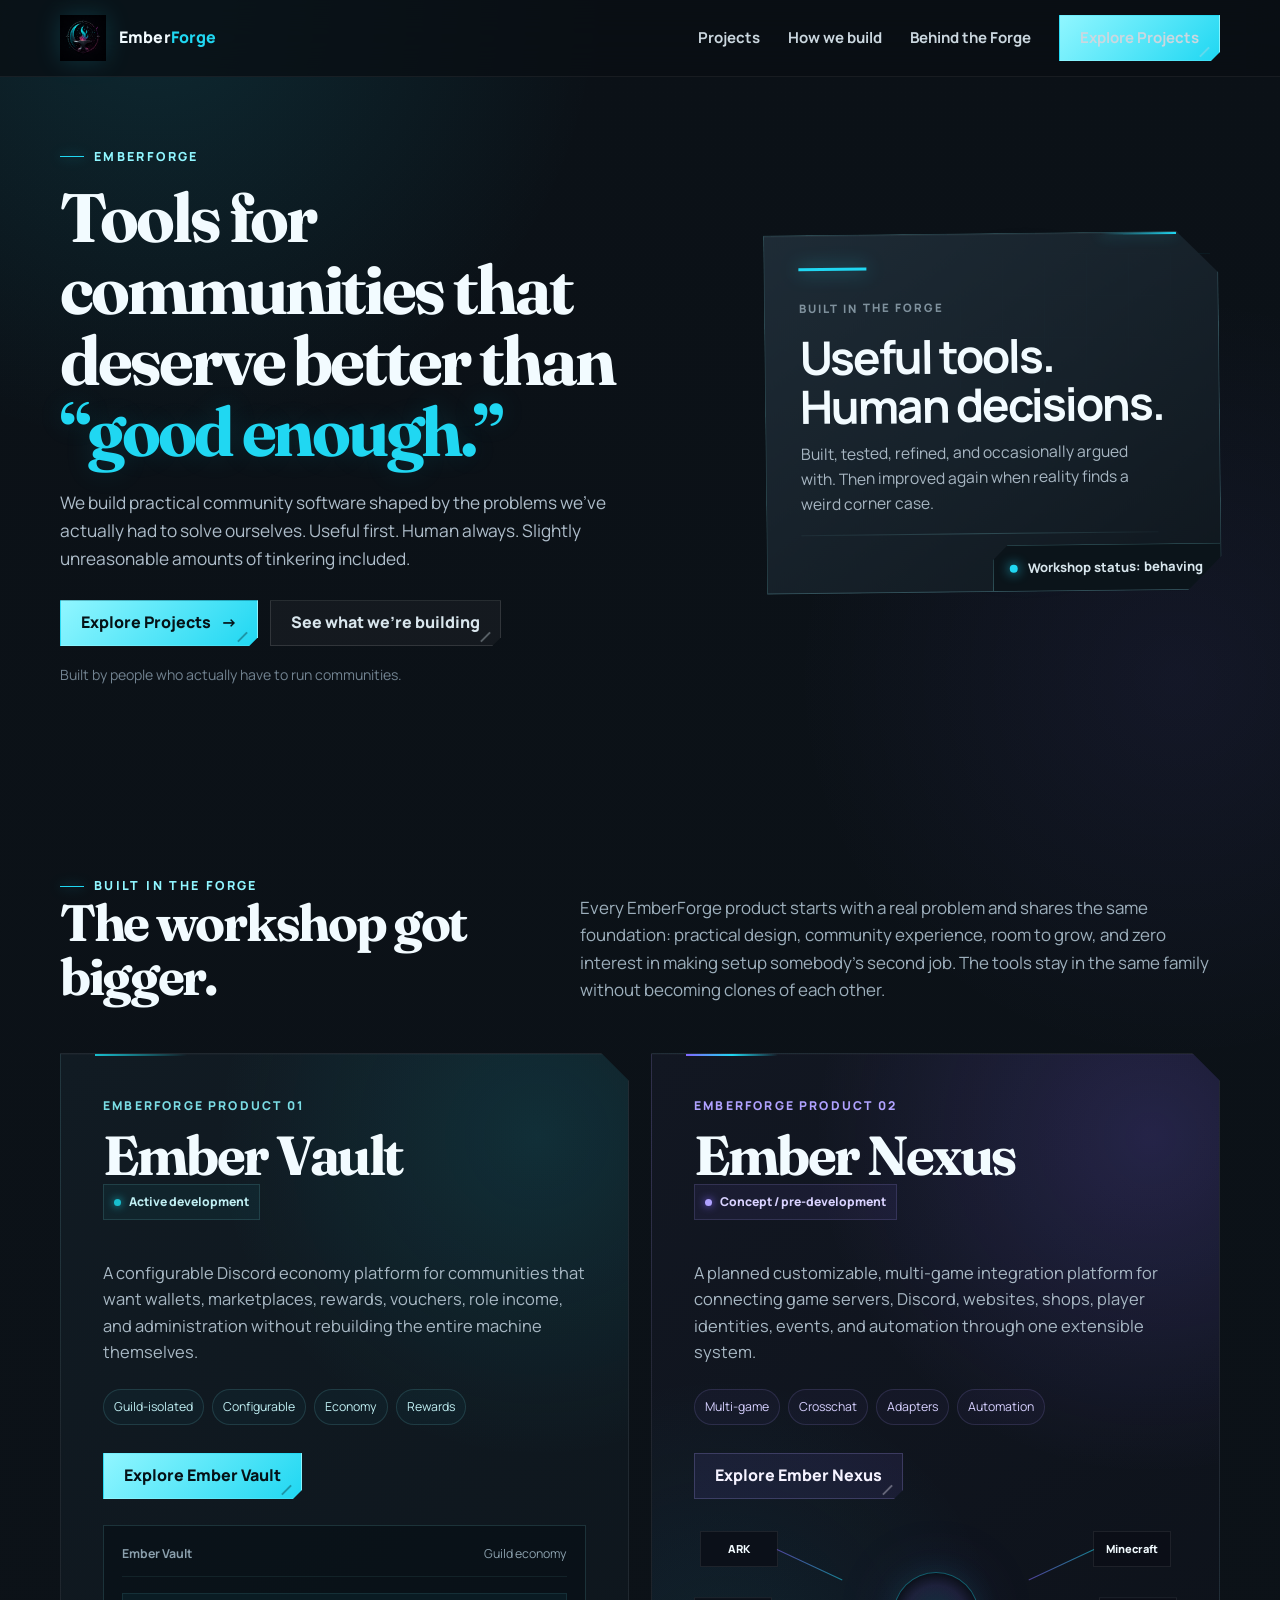
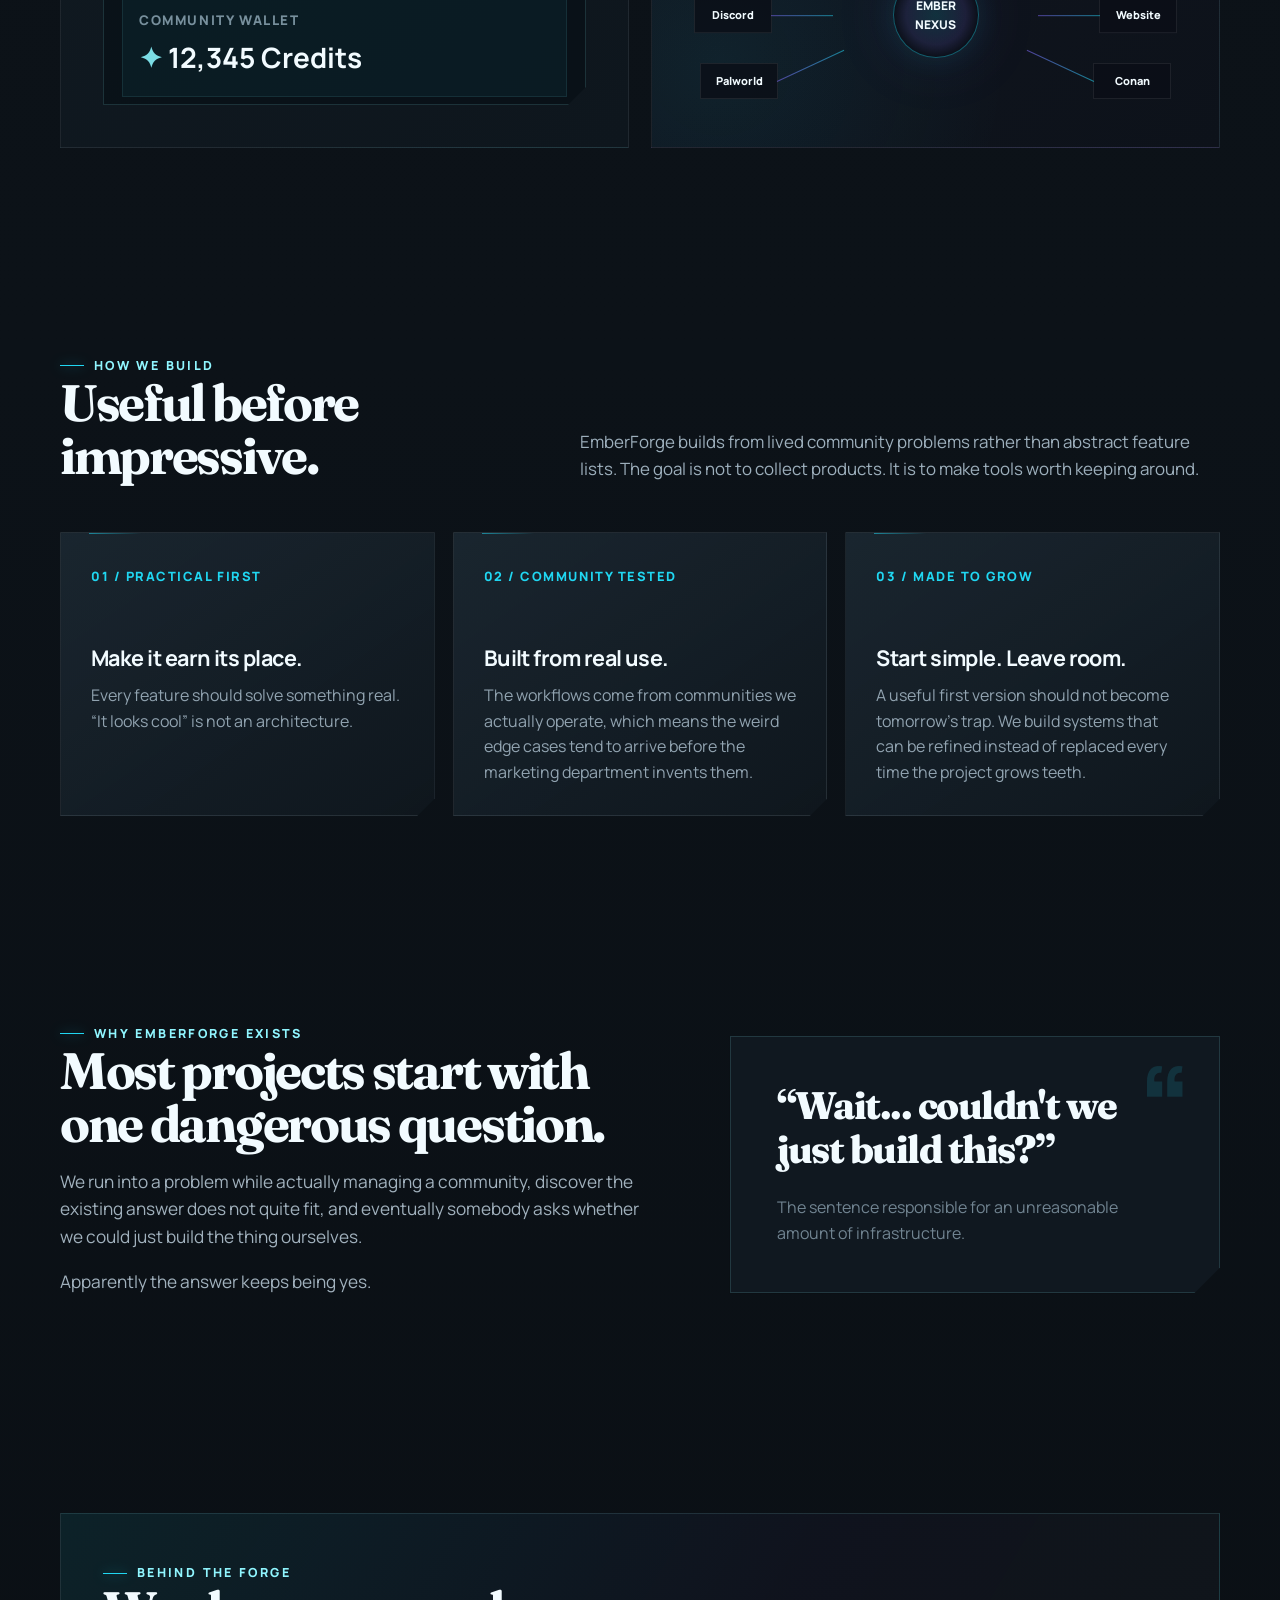
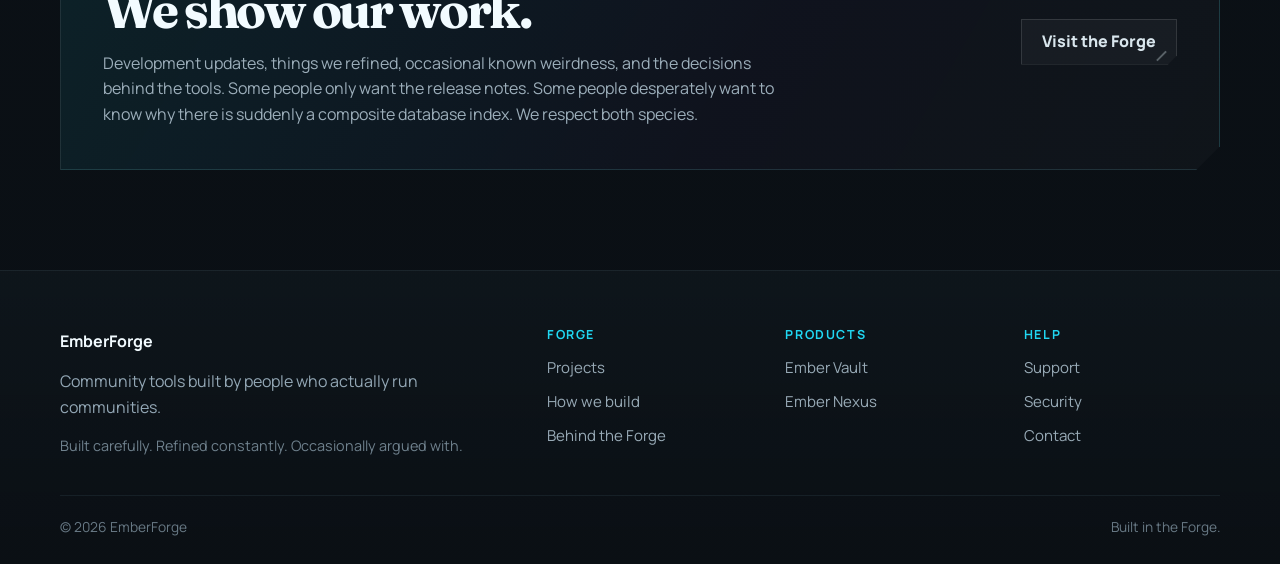
==== commit 83df8513: "Revert "Site update" This reverts commit 369ad247c6579f12563d0262ab7ffbee189f178a." ====
--- a/index.html
+++ b/index.html
@@ -1,7 +1,552 @@
-<!doctype html><html lang="en"><head><meta charset="utf-8"><meta name="viewport" content="width=device-width,initial-scale=1"><title>EmberForge | Community tools built from real problems</title><meta name="description" content="EmberForge builds practical community tools shaped by the people who actually run communities, including Ember Vault and the planned Ember Nexus platform."><link rel="stylesheet" href="/styles.css"></head><body>
-<nav class="site-nav"><div class="shell nav-inner"><a class="brand" href="/"><span class="brand-mark"><img src="/emberforge-mark.png" alt=""></span><span>Ember<em>Forge</em></span></a><div class="nav-links"><a href="/#products">Projects</a><a href="/#why">How we build</a><a href="/creator.html">Meet the Creator</a><a href="/support.html">Support</a><a class="nav-cta" href="https://discord.gg/WRv4fGv2PG">Join EmberForge HQ</a></div></div></nav>
-<main><section class="hero"><div class="shell hero-grid"><div><div class="eyebrow">Community tools, built from reality</div><h1>Useful tools.<br><span>Human decisions.</span></h1><p class="lead">EmberForge builds practical software for the people who actually have to run communities. We start with real problems, build what we wish existed, test it where those problems live, and keep refining from there.</p><div class="hero-actions"><a class="btn primary" href="#products">See what we're building</a><a class="btn secondary" href="https://discord.gg/WRv4fGv2PG">Join EmberForge HQ</a></div></div><div class="forge-card card"><span class="eyebrow">Midnight-built. Forge-made.</span><strong>The workshop is officially bigger than one bot.</strong><p>Ember Vault is alive and moving toward public beta. Ember Nexus is on the workbench. EmberForge HQ is open for the humans who want to follow along, test things, ask questions, and inevitably find a weird corner case.</p><div class="build-chip"><i></i> Workshop status: actively building</div></div></div></section>
-<section id="products"><div class="shell"><div class="section-head"><div><div class="eyebrow">Built in the Forge</div><h2>Two products. Different jobs. Same fingerprints.</h2></div><p>EmberForge is the workshop. Each product gets its own personality and purpose, while keeping the same practical, community-first foundation underneath.</p></div><div class="products-grid"><article class="product-card vault card"><div class="product-kicker">EmberForge Product 01</div><h3 class="product-name">Ember Vault</h3><div class="status-pill"><i></i>Active development · beta preparation</div><p class="product-desc">A configurable Discord economy platform with guild-isolated wallets, transactions, shops, vouchers, rewards, role income, delegated management, and per-server settings.</p><div class="tag-row"><span class="tag">Multi-tenant</span><span class="tag">Guild-isolated</span><span class="tag">Permission-safe</span><span class="tag">Configurable</span></div><div class="hero-actions"><a class="btn primary" href="/ember-vault.html">Explore Ember Vault</a></div><div class="product-visual"><div class="vault-panel-top"><strong>Ember Vault</strong><span>Independent runtime</span></div><div class="vault-balance"><small>Example community wallet</small><strong><em>✦</em> 12,345 Credits</strong></div></div></article><article class="product-card nexus card"><div class="product-kicker">EmberForge Product 02</div><h3 class="product-name">Ember Nexus</h3><div class="status-pill"><i></i>Concept / pre-development</div><p class="product-desc">A planned multi-game integration platform connecting game servers, Discord, websites, shops, identities, events, and automation through a configurable core and game adapters.</p><div class="tag-row"><span class="tag">Multi-game</span><span class="tag">Crosschat</span><span class="tag">Adapters</span><span class="tag">Automation</span></div><div class="hero-actions"><a class="btn nexus-btn" href="/ember-nexus.html">Explore Ember Nexus</a></div><div class="product-visual"><div class="network"><div class="node">ARK</div><div class="node">Discord</div><div class="node">Website</div><div class="node">Minecraft</div><div class="core">EMBER NEXUS</div><div class="node">Conan</div></div></div></article></div></div></section>
-<section id="why"><div class="shell"><div class="section-head"><div><div class="eyebrow">How we build</div><h2>Useful before impressive.</h2></div><p>We build from lived community problems, not from a bingo card of software-company features. If something looks elegant in theory but becomes annoying at 2 AM while somebody is actually running a server, reality wins.</p></div><div class="why-grid"><article class="principle card"><span class="num">01 / PRACTICAL FIRST</span><h3>Make it earn its place.</h3><p>Every feature should solve something real. “It looks cool” is not an architecture.</p></article><article class="principle card"><span class="num">02 / COMMUNITY TESTED</span><h3>Build where the weird cases live.</h3><p>Phoenix Clan Rising remains an important proving ground, giving ideas contact with actual operations before we pretend they are finished.</p></article><article class="principle card"><span class="num">03 / CLEAR BOUNDARIES</span><h3>Grow without sharing the blast radius.</h3><p>Products, credentials, data, and services are separated deliberately. Shared infrastructure should never mean everything can casually touch everything else.</p></article></div></div></section>
-<section id="community"><div class="shell"><div class="section-head"><div><div class="eyebrow">EmberForge HQ</div><h2>The construction site has humans now.</h2></div><p>Our Discord is the public home for EmberForge projects, product updates, support, feedback, beta activity, and the useful chaos that happens between “idea” and “released.”</p></div><div class="community-grid"><article class="community-card card"><span class="num">UPDATES</span><h3>Follow the work.</h3><p>Announcements, changelogs, roadmap movement, and future service-status updates live in one place.</p></article><article class="community-card card"><span class="num">SUPPORT</span><h3>Ask a human.</h3><p>Public help is open for setup questions, Ember Vault questions, and basic troubleshooting. Private ticketing is planned for sensitive issues.</p></article><article class="community-card card featured"><span class="num">BETA</span><h3>Help us find the weird edges.</h3><p>The Lab is ready for structured testing and feedback as Ember Vault gets closer to public beta.</p><a class="btn primary" href="https://discord.gg/WRv4fGv2PG">Join EmberForge HQ</a></article></div></div></section></main>
-<footer class="site-footer"><div class="shell footer-grid"><div class="footer-brand"><strong>EmberForge</strong><p>Community tools built by people who actually run communities.</p><p>Professional enough to trust. Personal enough to recognize. Weird enough to remember.</p></div><div class="footer-column"><h3>Forge</h3><a href="/#products">Projects</a><a href="/#why">How we build</a><a href="/creator.html">Meet the Creator</a></div><div class="footer-column"><h3>Products</h3><a href="/ember-vault.html">Ember Vault</a><a href="/ember-nexus.html">Ember Nexus</a></div><div class="footer-column"><h3>Help</h3><a href="/support.html">Support</a><a href="/security.html">Security</a><a href="https://discord.gg/WRv4fGv2PG">Discord</a></div></div><div class="shell footer-bottom"><span>© <span id="year">2026</span> EmberForge</span><span>Built in the Forge.</span></div></footer><script src="/site.js"></script></body></html>
+<!doctype html>
+<html lang="en">
+<head>
+  <meta charset="utf-8" />
+  <meta name="viewport" content="width=device-width, initial-scale=1" />
+  <meta name="theme-color" content="#0c1218" />
+  <meta name="description" content="EmberForge builds practical community tools shaped by real use, including Ember Vault and Ember Nexus." />
+  <title>EmberForge | Community tools, built in the Forge</title>
+  <style>
+    @import url('https://fonts.googleapis.com/css2?family=Fraunces:opsz,wght@9..144,600;9..144,700;9..144,800&family=Manrope:wght@400;500;600;700;800&display=swap');
+
+    :root {
+      --coal:#0c1218;
+      --coal-2:#111820;
+      --steel:#18232d;
+      --steel-2:#202f3b;
+      --ash:#94a3b3;
+      --white-heat:#f2fbff;
+      --cyan:#20d7f2;
+      --hot-cyan:#90f6ff;
+      --vault:#18bfcf;
+      --vault-soft:#7bdde5;
+      --nexus:#8367ff;
+      --nexus-soft:#b0a2ff;
+      --line:rgba(144,246,255,.16);
+      --line-strong:rgba(144,246,255,.30);
+      --shadow:0 20px 60px rgba(0,0,0,.28);
+      --max:1160px;
+    }
+
+    *{box-sizing:border-box}
+    html{scroll-behavior:smooth}
+    body{
+      margin:0;min-height:100vh;color:var(--white-heat);
+      background:
+        radial-gradient(circle at 12% 0%,rgba(32,215,242,.12),transparent 28rem),
+        radial-gradient(circle at 92% 18%,rgba(131,103,255,.07),transparent 24rem),
+        linear-gradient(180deg,#0b1117 0%,#0c1218 52%,#0a0f14 100%);
+      font-family:"Manrope",Inter,ui-sans-serif,system-ui,sans-serif;
+      line-height:1.6;overflow-x:hidden
+    }
+    body::before{
+      content:"";position:fixed;inset:0;pointer-events:none;opacity:.16;
+      background-image:url("data:image/svg+xml,%3Csvg viewBox='0 0 140 140' xmlns='http://www.w3.org/2000/svg'%3E%3Cfilter id='n'%3E%3CfeTurbulence type='fractalNoise' baseFrequency='.92' numOctaves='2' stitchTiles='stitch'/%3E%3C/filter%3E%3Crect width='100%25' height='100%25' filter='url(%23n)' opacity='.06'/%3E%3C/svg%3E");
+      mix-blend-mode:soft-light;z-index:999
+    }
+
+    a{color:inherit}.shell{width:min(var(--max),calc(100% - 40px));margin:0 auto}
+    section{padding:100px 0}
+
+    .site-nav{
+      position:sticky;top:0;z-index:50;backdrop-filter:blur(18px);
+      background:rgba(10,15,20,.78);border-bottom:1px solid rgba(255,255,255,.06)
+    }
+    .nav-inner{min-height:76px;display:flex;align-items:center;justify-content:space-between;gap:24px}
+    .brand{display:inline-flex;align-items:center;gap:13px;text-decoration:none;font-weight:800;letter-spacing:.01em}
+    .brand-mark{width:46px;height:46px;display:grid;place-items:center;flex-shrink:0}
+    .brand-mark img{width:100%;height:100%;object-fit:contain;display:block;filter:drop-shadow(0 0 12px rgba(32,215,242,.16))}
+    .brand em{font-style:normal;color:var(--cyan)}
+    .nav-links{display:flex;align-items:center;gap:28px}
+    .nav-links a{text-decoration:none;color:#cbd7df;font-size:.94rem;font-weight:700}
+    .nav-links a:hover{color:var(--hot-cyan)}
+
+    .nav-cta,.btn{
+      display:inline-flex;align-items:center;justify-content:center;gap:10px;
+      min-height:46px;padding:0 20px;text-decoration:none;font-weight:800;
+      border:1px solid transparent;position:relative;overflow:hidden;
+      clip-path:polygon(0 0,100% 0,100% calc(100% - 9px),calc(100% - 9px) 100%,0 100%);
+      transition:.18s ease
+    }
+    .nav-cta::after,.btn::after{
+      content:"";position:absolute;right:8px;bottom:7px;width:13px;height:2px;
+      background:currentColor;opacity:.34;transform:rotate(-45deg)
+    }
+    .nav-cta,.btn.primary{
+      color:#051217;background:linear-gradient(135deg,var(--hot-cyan),var(--cyan));
+      box-shadow:0 10px 28px rgba(32,215,242,.16)
+    }
+    .nav-cta:hover,.btn.primary:hover{transform:translateY(-2px);box-shadow:0 16px 36px rgba(32,215,242,.23)}
+    .btn.secondary{color:#d9e6ed;border-color:rgba(255,255,255,.12);background:rgba(255,255,255,.035)}
+    .btn.secondary:hover{border-color:var(--line-strong);background:rgba(32,215,242,.055);transform:translateY(-2px)}
+    .btn.nexus-btn{color:#f5f2ff;border-color:rgba(176,162,255,.22);background:rgba(131,103,255,.09)}
+    .btn.nexus-btn:hover{border-color:rgba(176,162,255,.50);background:rgba(131,103,255,.16)}
+
+    .eyebrow{
+      display:inline-flex;align-items:center;gap:10px;color:var(--hot-cyan);
+      font-size:.78rem;letter-spacing:.19em;text-transform:uppercase;font-weight:850
+    }
+    .eyebrow::before{content:"";width:24px;height:1px;background:var(--cyan);box-shadow:0 0 12px rgba(32,215,242,.6)}
+
+    h1,h2,h3{font-family:"Fraunces",Georgia,serif;margin:0;line-height:1.04;letter-spacing:-.045em}
+    h1{font-size:clamp(3.2rem,5.35vw,5.45rem);max-width:760px}
+    h2{font-size:clamp(2.4rem,4vw,4.2rem)}
+    h3{font-size:1.35rem}
+
+    .hero{
+      min-height:610px;display:grid;grid-template-columns:1.08fr .92fr;
+      align-items:center;gap:38px;padding:62px 0 82px
+    }
+    .hero h1{margin-top:16px;text-wrap:balance}
+    .hero h1 .accent{color:var(--cyan);text-shadow:0 0 28px rgba(32,215,242,.13)}
+    .hero-copy{max-width:580px;margin:22px 0 0;color:#aebdca;font-size:1.08rem}
+    .hero-actions{display:flex;gap:12px;flex-wrap:wrap;margin-top:28px}
+    .microcopy{margin-top:18px;color:#728391;font-size:.88rem}
+
+    .forge-visual{position:relative;min-height:410px;display:grid;place-items:center end;transform:translate(26px,18px)}
+    .forge-visual::before{
+      content:"";position:absolute;width:390px;height:390px;border-radius:50%;
+      background:radial-gradient(circle,rgba(32,215,242,.11),rgba(32,215,242,.035) 36%,transparent 68%);
+      filter:blur(10px)
+    }
+    .forge-visual::after{
+      content:"";position:absolute;right:2%;top:11%;width:250px;height:170px;opacity:.5;
+      background:
+        linear-gradient(90deg,rgba(32,215,242,.34) 0 1px,transparent 1px) 0 0/42px 42px,
+        linear-gradient(rgba(32,215,242,.18) 0 1px,transparent 1px) 0 0/42px 42px;
+      mask-image:linear-gradient(135deg,transparent 5%,#000 38%,transparent 82%)
+    }
+    .forge-card{
+      width:min(100%,455px);min-height:330px;position:relative;z-index:1;
+      padding:32px 34px 76px;background:linear-gradient(145deg,rgba(31,45,56,.94),rgba(15,23,30,.97));
+      clip-path:polygon(0 0,calc(100% - 42px) 0,100% 42px,100% calc(100% - 34px),calc(100% - 34px) 100%,0 100%);
+      border:1px solid rgba(144,246,255,.19);box-shadow:var(--shadow),inset 0 1px 0 rgba(255,255,255,.04);
+      transform:rotate(-.65deg)
+    }
+    .forge-card::after{
+      content:"";position:absolute;top:0;right:41px;width:76px;height:2px;
+      background:linear-gradient(90deg,transparent,var(--cyan));box-shadow:0 0 14px rgba(32,215,242,.48)
+    }
+    .spark-line{width:68px;height:3px;background:var(--cyan);box-shadow:0 0 18px rgba(32,215,242,.65);margin-bottom:24px}
+    .forge-card .mini{color:#7f919d;text-transform:uppercase;font-size:.72rem;letter-spacing:.18em;font-weight:850}
+    .forge-card strong{display:block;margin:12px 0 10px;font-size:clamp(2rem,3.6vw,3.15rem);line-height:1.08;letter-spacing:-.045em}
+    .forge-card p{margin:0;color:#a8b7c3;max-width:360px;font-size:.98rem}
+    .forge-seam{
+      position:absolute;left:34px;right:62px;bottom:57px;height:1px;
+      background:linear-gradient(90deg,rgba(144,246,255,.05),rgba(144,246,255,.22),rgba(144,246,255,.03))
+    }
+    .build-chip{
+      position:absolute;right:0;bottom:0;display:flex;align-items:center;gap:10px;
+      min-height:46px;padding:0 18px 0 16px;background:#0b141a;
+      border-top:1px solid rgba(144,246,255,.26);border-left:1px solid rgba(144,246,255,.26);
+      color:#d7e5ec;font-size:.82rem;font-weight:750;
+      clip-path:polygon(15px 0,100% 0,100% 100%,0 100%,0 15px)
+    }
+    .build-chip i{width:8px;height:8px;border-radius:50%;background:var(--cyan);box-shadow:0 0 12px var(--cyan)}
+
+    .section-head{
+      display:grid;grid-template-columns:.82fr 1.18fr;gap:76px;
+      align-items:end;margin-bottom:50px
+    }
+    .section-head p{margin:0;color:#9dafbc;max-width:680px;font-size:1.06rem}
+
+    .products-grid{display:grid;grid-template-columns:1fr 1fr;gap:22px}
+    .product-card{
+      min-height:590px;position:relative;padding:42px;overflow:hidden;
+      border:1px solid rgba(255,255,255,.07);
+      clip-path:polygon(0 0,calc(100% - 28px) 0,100% 28px,100% 100%,0 100%);
+      box-shadow:inset 0 1px 0 rgba(255,255,255,.025)
+    }
+    .product-card::after{
+      content:"";position:absolute;left:34px;top:0;width:92px;height:2px
+    }
+    .product-card.vault{
+      background:
+        radial-gradient(circle at 84% 12%,rgba(24,191,207,.13),transparent 20rem),
+        linear-gradient(145deg,#111b23,#0e161d)
+    }
+    .product-card.vault::after{background:linear-gradient(90deg,var(--vault),transparent)}
+    .product-card.nexus{
+      background:
+        radial-gradient(circle at 88% 12%,rgba(131,103,255,.18),transparent 21rem),
+        radial-gradient(circle at 12% 88%,rgba(32,215,242,.07),transparent 18rem),
+        linear-gradient(145deg,#121722,#0d121a)
+    }
+    .product-card.nexus::after{background:linear-gradient(90deg,var(--nexus),var(--cyan),transparent)}
+    .product-kicker{
+      font-size:.76rem;font-weight:850;text-transform:uppercase;letter-spacing:.18em
+    }
+    .vault .product-kicker{color:var(--vault-soft)}
+    .nexus .product-kicker{color:var(--nexus-soft)}
+    .product-name{font-size:clamp(3rem,4.3vw,4.7rem);margin-top:12px}
+    .product-desc{color:#a8b8c4;margin:18px 0 24px;font-size:1.03rem}
+    .status-pill{
+      display:inline-flex;align-items:center;gap:8px;padding:7px 10px;margin-bottom:22px;
+      border:1px solid rgba(255,255,255,.09);font-size:.76rem;font-weight:800
+    }
+    .status-pill i{width:7px;height:7px;border-radius:50%}
+    .vault .status-pill{color:#bfeef2;background:rgba(24,191,207,.055);border-color:rgba(123,221,229,.15)}
+    .vault .status-pill i{background:var(--vault);box-shadow:0 0 9px var(--vault)}
+    .nexus .status-pill{color:#d9d2ff;background:rgba(131,103,255,.075);border-color:rgba(176,162,255,.16)}
+    .nexus .status-pill i{background:var(--nexus-soft);box-shadow:0 0 9px var(--nexus)}
+    .tag-row{display:flex;flex-wrap:wrap;gap:8px;margin-bottom:26px}
+    .tag{
+      padding:7px 10px;border-radius:999px;border:1px solid rgba(255,255,255,.08);
+      background:rgba(255,255,255,.025);color:#b9c6cf;font-size:.77rem
+    }
+    .vault .tag{border-color:rgba(123,221,229,.15);color:#bfeef2;background:rgba(24,191,207,.045)}
+    .nexus .tag{border-color:rgba(176,162,255,.15);color:#d6d0ff;background:rgba(131,103,255,.045)}
+
+    .product-visual{height:180px;margin-top:26px;position:relative}
+    .vault-panel{
+      position:absolute;inset:0;padding:18px;border:1px solid rgba(123,221,229,.16);
+      background:rgba(5,13,18,.5);clip-path:polygon(0 0,100% 0,100% calc(100% - 18px),calc(100% - 18px) 100%,0 100%)
+    }
+    .vault-panel-top{display:flex;justify-content:space-between;gap:12px;padding-bottom:12px;border-bottom:1px solid rgba(123,221,229,.08);font-size:.77rem;color:#8ba0ad}
+    .vault-balance{margin-top:16px;padding:16px;border:1px solid rgba(123,221,229,.10);background:rgba(24,191,207,.055)}
+    .vault-balance small{display:block;color:#78909d;text-transform:uppercase;letter-spacing:.12em;font-weight:800}
+    .vault-balance strong{display:block;font-family:"Manrope",sans-serif;margin-top:4px;font-size:1.75rem}
+    .vault-balance em{font-style:normal;color:var(--vault-soft)}
+
+    .network{position:absolute;inset:0}
+    .core{
+      position:absolute;left:50%;top:50%;transform:translate(-50%,-50%);
+      width:86px;height:86px;border-radius:50%;display:grid;place-items:center;text-align:center;
+      border:1px solid rgba(32,215,242,.38);
+      background:radial-gradient(circle,rgba(32,215,242,.14),rgba(131,103,255,.12) 50%,rgba(9,13,20,.94) 74%);
+      box-shadow:0 0 30px rgba(32,215,242,.09),0 0 70px rgba(131,103,255,.10);
+      font-size:.75rem;font-weight:800
+    }
+    .node{
+      position:absolute;padding:8px 11px;min-width:78px;text-align:center;
+      font-size:.69rem;font-weight:800;border:1px solid rgba(255,255,255,.08);
+      background:rgba(10,14,22,.82)
+    }
+    .node::after{content:"";position:absolute;height:1px;background:linear-gradient(90deg,rgba(131,103,255,.55),rgba(32,215,242,.55))}
+    .n1{top:6px;left:6px}.n1::after{width:72px;left:100%;top:50%;transform:rotate(25deg);transform-origin:left}
+    .n2{top:6px;right:6px}.n2::after{width:72px;right:100%;top:50%;transform:rotate(-25deg);transform-origin:right}
+    .n3{bottom:6px;left:6px}.n3::after{width:74px;left:100%;top:50%;transform:rotate(-25deg);transform-origin:left}
+    .n4{bottom:6px;right:6px}.n4::after{width:74px;right:100%;top:50%;transform:rotate(25deg);transform-origin:right}
+    .n5{top:50%;left:0;transform:translateY(-50%)}.n5::after{width:62px;left:100%;top:50%}
+    .n6{top:50%;right:0;transform:translateY(-50%)}.n6::after{width:62px;right:100%;top:50%}
+
+    .why-grid{display:grid;grid-template-columns:repeat(3,1fr);gap:18px}
+    .principle{
+      min-height:260px;padding:30px;position:relative;
+      background:linear-gradient(145deg,rgba(31,45,56,.72),rgba(15,23,30,.86));
+      border:1px solid rgba(255,255,255,.07);
+      clip-path:polygon(0 0,100% 0,100% calc(100% - 18px),calc(100% - 18px) 100%,0 100%)
+    }
+    .principle::before{
+      content:"";position:absolute;left:28px;top:0;width:52px;height:1px;
+      background:linear-gradient(90deg,var(--cyan),transparent);opacity:.55
+    }
+    .principle .num{color:var(--cyan);font-weight:850;font-size:.8rem;letter-spacing:.12em}
+    .principle h3{font-family:"Manrope",sans-serif;margin:58px 0 14px;letter-spacing:-.025em}
+    .principle p{margin:0;color:#91a3b0}
+
+    .origin{display:grid;grid-template-columns:1.1fr .9fr;gap:70px;align-items:center}
+    .origin-copy p{color:#a1b1bd;font-size:1.08rem}
+    .quote-card{
+      padding:46px;position:relative;background:#101820;border:1px solid rgba(144,246,255,.14);
+      clip-path:polygon(0 0,100% 0,100% calc(100% - 26px),calc(100% - 26px) 100%,0 100%);
+      box-shadow:var(--shadow)
+    }
+    .quote-card::before{content:"“";position:absolute;top:12px;right:28px;color:rgba(32,215,242,.14);font-size:7rem;font-weight:900;line-height:1}
+    .quote-card blockquote{margin:0;font-family:"Fraunces",Georgia,serif;font-size:clamp(1.8rem,3vw,3rem);font-weight:800;letter-spacing:-.04em;line-height:1.15}
+    .quote-card footer{margin-top:24px;color:#718491}
+
+    .behind{
+      padding:42px;display:grid;grid-template-columns:1.3fr .7fr;gap:40px;align-items:center;position:relative;
+      background:linear-gradient(120deg,rgba(32,215,242,.085),rgba(131,103,255,.035) 60%,rgba(255,255,255,.018));
+      border:1px solid rgba(144,246,255,.13);
+      clip-path:polygon(0 0,100% 0,100% calc(100% - 24px),calc(100% - 24px) 100%,0 100%)
+    }
+    .behind p{color:#9caeba;margin:14px 0 0;max-width:700px}
+    .behind .btn{justify-self:end}
+
+    .site-footer{
+      border-top:1px solid rgba(137,189,205,.12);padding:58px 0 26px;
+      background:linear-gradient(180deg,rgba(15,23,29,.75),rgba(10,15,20,.95))
+    }
+    .footer-grid{display:grid;grid-template-columns:1.7fr repeat(3,.75fr);gap:42px;align-items:start}
+    .footer-brand p{max-width:460px;color:#93a7b5;margin:14px 0 0}
+    .footer-small{font-size:.9rem;color:#6f818d!important}
+    .footer-column{display:grid;gap:10px;align-content:start}
+    .footer-column h3{
+      font-family:"Manrope",sans-serif;margin:0 0 4px;font-size:.78rem;letter-spacing:.13em;
+      text-transform:uppercase;color:var(--cyan)
+    }
+    .footer-column a,.footer-column span{color:#98aab6;text-decoration:none;font-size:.94rem}
+    .footer-column a:hover{color:var(--white-heat)}
+    .footer-bottom{
+      display:flex;justify-content:space-between;gap:20px;border-top:1px solid rgba(137,189,205,.09);
+      margin-top:38px;padding-top:20px;color:#687985;font-size:.86rem
+    }
+
+    .reveal{opacity:0;transform:translateY(14px);transition:opacity .7s ease,transform .7s ease}
+    .reveal.visible{opacity:1;transform:none}
+
+    @media(max-width:900px){
+      .nav-links a:not(.nav-cta){display:none}
+      .hero,.section-head,.origin,.behind{grid-template-columns:1fr}
+      .products-grid{grid-template-columns:1fr}
+      .hero{gap:30px;padding-top:48px}
+      .forge-visual{min-height:360px;place-items:center;transform:none}
+      .forge-card{transform:none}
+      .section-head{gap:20px}
+      .why-grid{grid-template-columns:1fr}
+      .behind .btn{justify-self:start}
+      .footer-grid{grid-template-columns:1fr 1fr}
+    }
+    @media(max-width:620px){
+      .shell{width:min(100% - 26px,var(--max))}
+      .nav-inner{min-height:66px}.brand-mark{width:42px;height:42px}.nav-cta{display:none}
+      .hero{min-height:auto;padding-bottom:72px}
+      .hero-actions .btn{width:100%}
+      section{padding:76px 0}
+      .forge-card{padding:26px;min-height:330px}
+      .product-card{padding:26px;min-height:auto}
+      .product-visual{height:200px}
+      .node::after{display:none}
+      .quote-card{padding:34px 26px}
+      .behind{padding:28px}
+      .footer-grid{grid-template-columns:1fr}
+      .footer-bottom{flex-direction:column}
+    }
+    @media(prefers-reduced-motion:reduce){
+      *{scroll-behavior:auto!important;transition-duration:.01ms!important;animation-duration:.01ms!important}
+      .reveal{opacity:1;transform:none}
+    }
+  </style>
+</head>
+
+<body>
+  <nav class="site-nav">
+    <div class="shell nav-inner">
+      <a class="brand" href="/#top" aria-label="EmberForge home">
+        <span class="brand-mark"><img src="/emberforge-mark.png" alt=""></span>
+        <span>Ember<em>Forge</em></span>
+      </a>
+
+      <div class="nav-links" aria-label="Primary navigation">
+        <a href="/#products">Projects</a>
+        <a href="/#why">How we build</a>
+        <a href="/#behind">Behind the Forge</a>
+        <a class="nav-cta" href="/#products">Explore Projects</a>
+      </div>
+    </div>
+  </nav>
+
+  <main id="top">
+    <section class="shell hero">
+      <div class="hero-content reveal">
+        <div class="eyebrow">EmberForge</div>
+        <h1>Tools for communities that deserve better than <span class="accent">“good enough.”</span></h1>
+        <p class="hero-copy">We build practical community software shaped by the problems we’ve actually had to solve ourselves. Useful first. Human always. Slightly unreasonable amounts of tinkering included.</p>
+        <div class="hero-actions">
+          <a class="btn primary" href="/#products">Explore Projects <span aria-hidden="true">→</span></a>
+          <a class="btn secondary" href="/#behind">See what we're building</a>
+        </div>
+        <div class="microcopy">Built by people who actually have to run communities.</div>
+      </div>
+
+      <div class="forge-visual reveal" aria-label="EmberForge brand concept">
+        <div class="forge-card">
+          <div class="spark-line"></div>
+          <span class="mini">Built in the Forge</span>
+          <strong>Useful tools.<br>Human decisions.</strong>
+          <p>Built, tested, refined, and occasionally argued with. Then improved again when reality finds a weird corner case.</p>
+          <div class="forge-seam" aria-hidden="true"></div>
+          <div class="build-chip"><i></i> Workshop status: behaving</div>
+        </div>
+      </div>
+    </section>
+
+    <section id="products">
+      <div class="shell">
+        <div class="section-head reveal">
+          <div>
+            <div class="eyebrow">Built in the Forge</div>
+            <h2>The workshop got bigger.</h2>
+          </div>
+          <p>Every EmberForge product starts with a real problem and shares the same foundation: practical design, community experience, room to grow, and zero interest in making setup somebody's second job. The tools stay in the same family without becoming clones of each other.</p>
+        </div>
+
+        <div class="products-grid">
+          <article class="product-card vault reveal">
+            <div class="product-kicker">EmberForge Product 01</div>
+            <h3 class="product-name">Ember Vault</h3>
+            <div class="status-pill"><i></i>Active development</div>
+            <p class="product-desc">A configurable Discord economy platform for communities that want wallets, marketplaces, rewards, vouchers, role income, and administration without rebuilding the entire machine themselves.</p>
+
+            <div class="tag-row" aria-label="Ember Vault highlights">
+              <span class="tag">Guild-isolated</span>
+              <span class="tag">Configurable</span>
+              <span class="tag">Economy</span>
+              <span class="tag">Rewards</span>
+            </div>
+
+            <div class="hero-actions">
+              <a class="btn primary" href="/ember-vault.html">Explore Ember Vault</a>
+            </div>
+
+            <div class="product-visual" aria-label="Ember Vault dashboard concept">
+              <div class="vault-panel">
+                <div class="vault-panel-top">
+                  <strong>Ember Vault</strong>
+                  <span>Guild economy</span>
+                </div>
+                <div class="vault-balance">
+                  <small>Community wallet</small>
+                  <strong><em>✦</em> 12,345 Credits</strong>
+                </div>
+              </div>
+            </div>
+          </article>
+
+          <article class="product-card nexus reveal">
+            <div class="product-kicker">EmberForge Product 02</div>
+            <h3 class="product-name">Ember Nexus</h3>
+            <div class="status-pill"><i></i>Concept / pre-development</div>
+            <p class="product-desc">A planned customizable, multi-game integration platform for connecting game servers, Discord, websites, shops, player identities, events, and automation through one extensible system.</p>
+
+            <div class="tag-row" aria-label="Ember Nexus highlights">
+              <span class="tag">Multi-game</span>
+              <span class="tag">Crosschat</span>
+              <span class="tag">Adapters</span>
+              <span class="tag">Automation</span>
+            </div>
+
+            <div class="hero-actions">
+              <a class="btn nexus-btn" href="/ember-nexus.html">Explore Ember Nexus</a>
+            </div>
+
+            <div class="product-visual" aria-label="Ember Nexus connection concept">
+              <div class="network">
+                <div class="node n1">ARK</div>
+                <div class="node n2">Minecraft</div>
+                <div class="node n3">Palworld</div>
+                <div class="node n4">Conan</div>
+                <div class="node n5">Discord</div>
+                <div class="node n6">Website</div>
+                <div class="core">EMBER<br>NEXUS</div>
+              </div>
+            </div>
+          </article>
+        </div>
+      </div>
+    </section>
+
+    <section id="why">
+      <div class="shell">
+        <div class="section-head reveal">
+          <div>
+            <div class="eyebrow">How we build</div>
+            <h2>Useful before impressive.</h2>
+          </div>
+          <p>EmberForge builds from lived community problems rather than abstract feature lists. The goal is not to collect products. It is to make tools worth keeping around.</p>
+        </div>
+
+        <div class="why-grid">
+          <article class="principle reveal">
+            <span class="num">01 / PRACTICAL FIRST</span>
+            <h3>Make it earn its place.</h3>
+            <p>Every feature should solve something real. “It looks cool” is not an architecture.</p>
+          </article>
+          <article class="principle reveal">
+            <span class="num">02 / COMMUNITY TESTED</span>
+            <h3>Built from real use.</h3>
+            <p>The workflows come from communities we actually operate, which means the weird edge cases tend to arrive before the marketing department invents them.</p>
+          </article>
+          <article class="principle reveal">
+            <span class="num">03 / MADE TO GROW</span>
+            <h3>Start simple. Leave room.</h3>
+            <p>A useful first version should not become tomorrow's trap. We build systems that can be refined instead of replaced every time the project grows teeth.</p>
+          </article>
+        </div>
+      </div>
+    </section>
+
+    <section>
+      <div class="shell origin">
+        <div class="origin-copy reveal">
+          <div class="eyebrow">Why EmberForge exists</div>
+          <h2>Most projects start with one dangerous question.</h2>
+          <p>We run into a problem while actually managing a community, discover the existing answer does not quite fit, and eventually somebody asks whether we could just build the thing ourselves.</p>
+          <p>Apparently the answer keeps being yes.</p>
+        </div>
+
+        <aside class="quote-card reveal">
+          <blockquote>“Wait... couldn't we just build this?”</blockquote>
+          <footer>The sentence responsible for an unreasonable amount of infrastructure.</footer>
+        </aside>
+      </div>
+    </section>
+
+    <section id="behind">
+      <div class="shell">
+        <div class="behind reveal">
+          <div>
+            <div class="eyebrow">Behind the Forge</div>
+            <h2>We show our work.</h2>
+            <p>Development updates, things we refined, occasional known weirdness, and the decisions behind the tools. Some people only want the release notes. Some people desperately want to know why there is suddenly a composite database index. We respect both species.</p>
+          </div>
+          <a class="btn secondary" href="/support.html">Visit the Forge</a>
+        </div>
+      </div>
+    </section>
+  </main>
+
+  <footer class="site-footer">
+    <div class="shell footer-grid">
+      <div class="footer-brand">
+        <strong>EmberForge</strong>
+        <p>Community tools built by people who actually run communities.</p>
+        <p class="footer-small">Built carefully. Refined constantly. Occasionally argued with.</p>
+      </div>
+
+      <div class="footer-column">
+        <h3>Forge</h3>
+        <a href="/#products">Projects</a>
+        <a href="/#why">How we build</a>
+        <a href="/#behind">Behind the Forge</a>
+      </div>
+
+      <div class="footer-column">
+        <h3>Products</h3>
+        <a href="/ember-vault.html">Ember Vault</a>
+        <a href="/ember-nexus.html">Ember Nexus</a>
+      </div>
+
+      <div class="footer-column">
+        <h3>Help</h3>
+        <a href="/support.html">Support</a>
+        <a href="/security.html">Security</a>
+        <a href="mailto:ever_forge@outlook.com">Contact</a>
+      </div>
+    </div>
+
+    <div class="shell footer-bottom">
+      <span>© <span id="year">2026</span> EmberForge</span>
+      <span>Built in the Forge.</span>
+    </div>
+  </footer>
+
+  <script>
+    const yearEl = document.getElementById('year');
+    if (yearEl) yearEl.textContent = new Date().getFullYear();
+
+    const observer = new IntersectionObserver((entries) => {
+      entries.forEach(entry => {
+        if (entry.isIntersecting) {
+          entry.target.classList.add('visible');
+          observer.unobserve(entry.target);
+        }
+      });
+    }, { threshold: 0.13 });
+
+    document.querySelectorAll('.reveal').forEach(el => observer.observe(el));
+  </script>
+</body>
+</html>
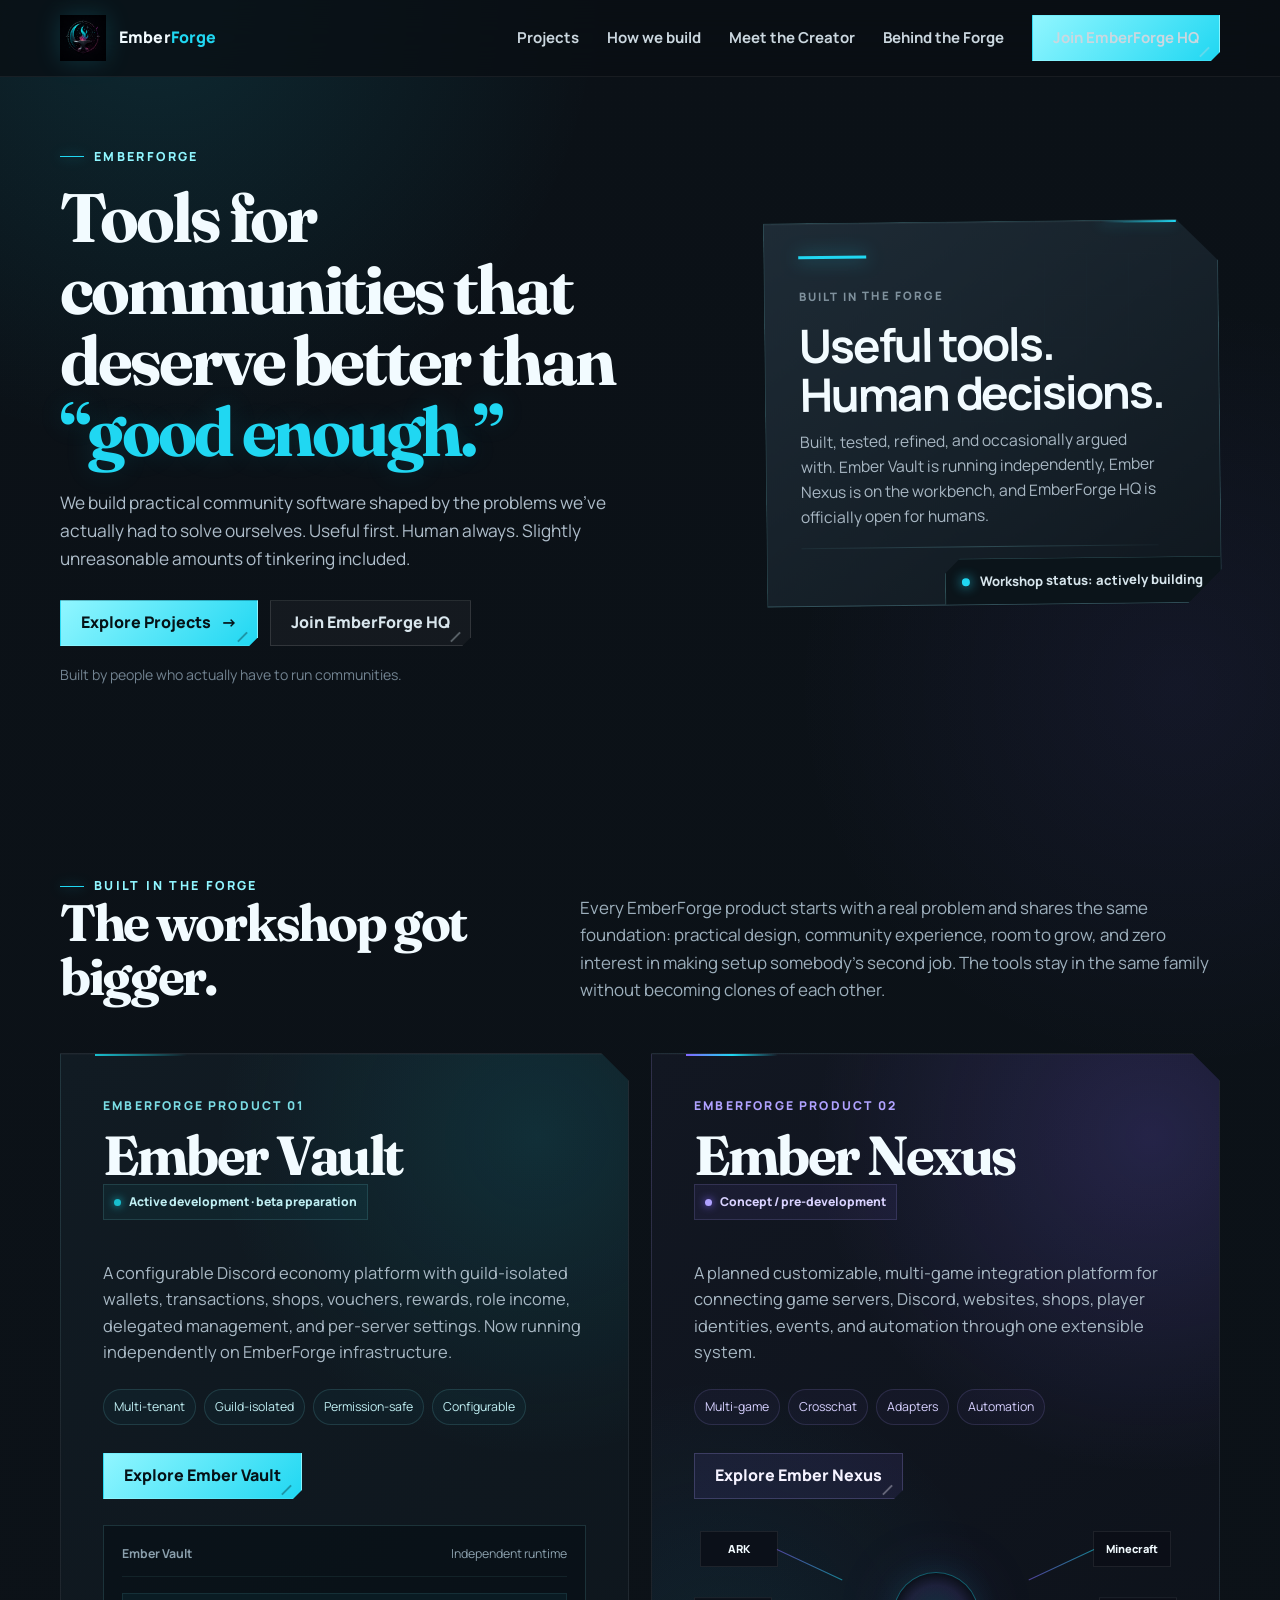
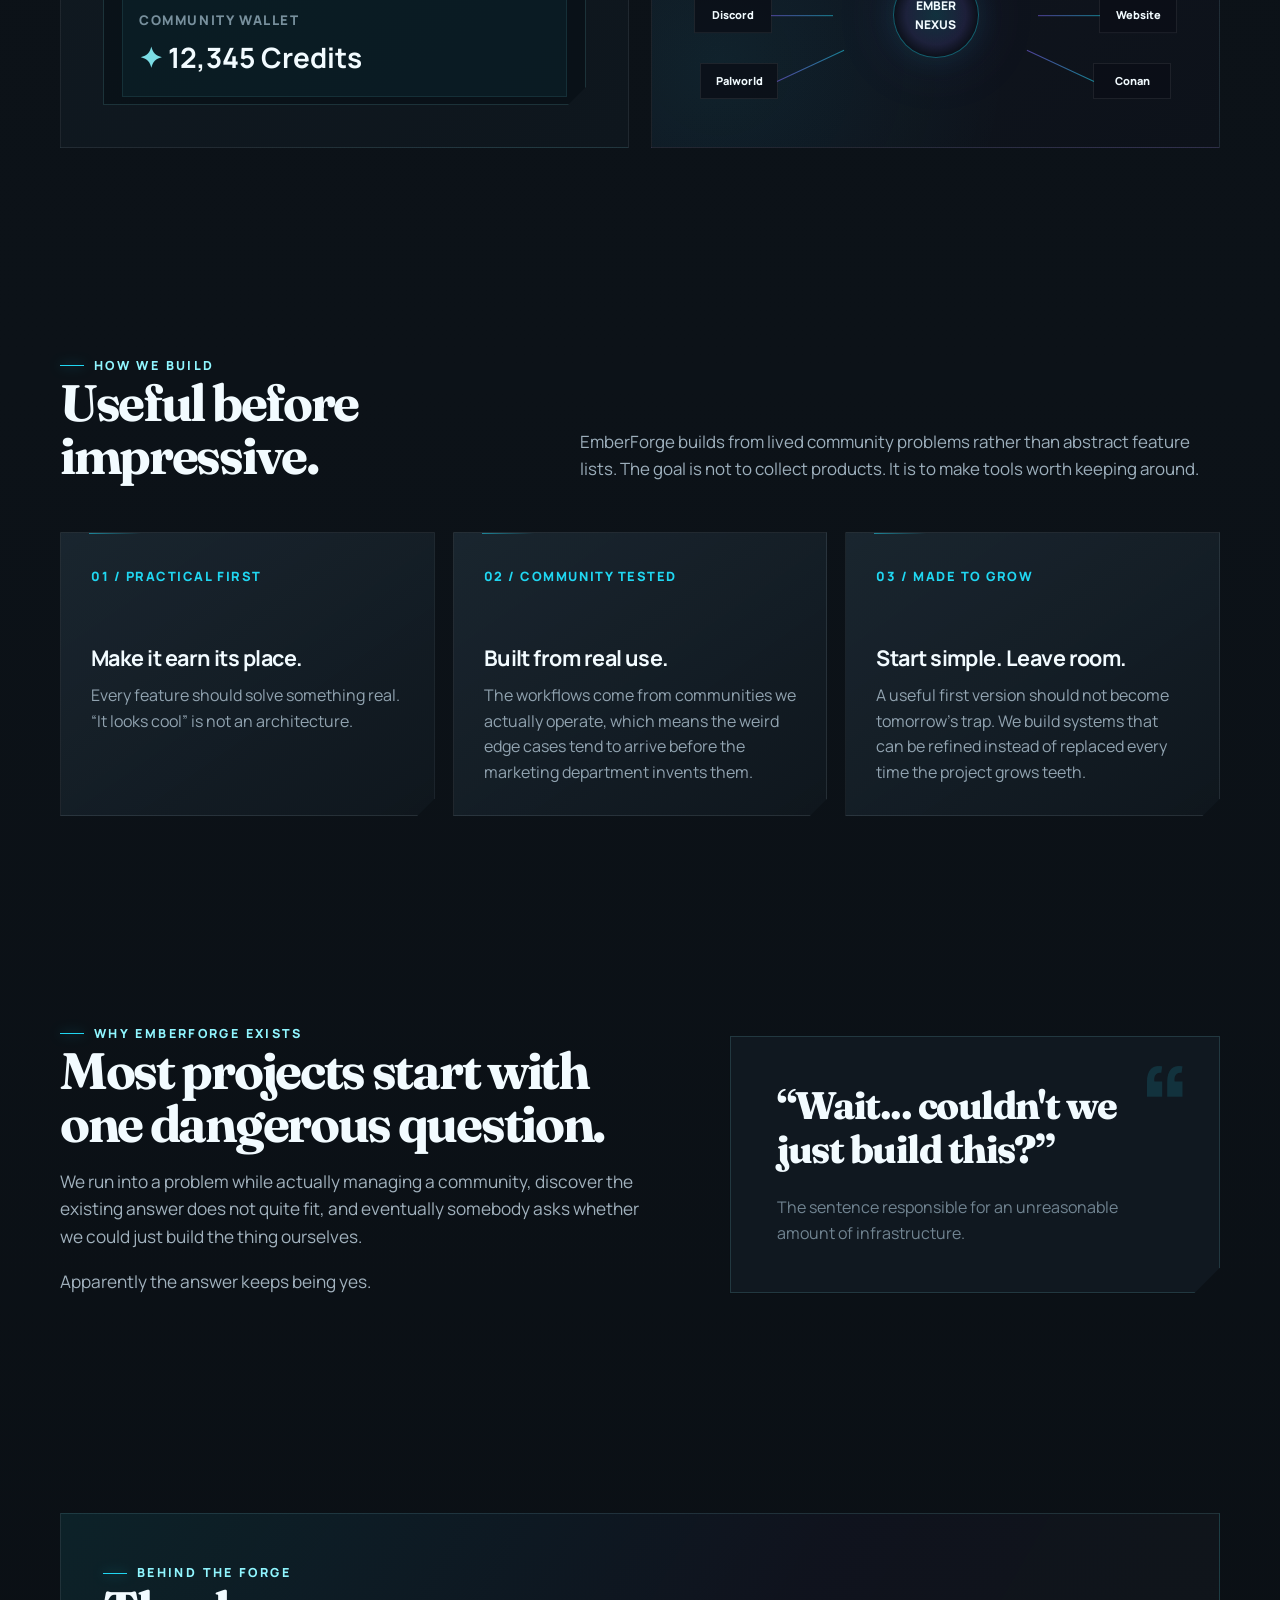
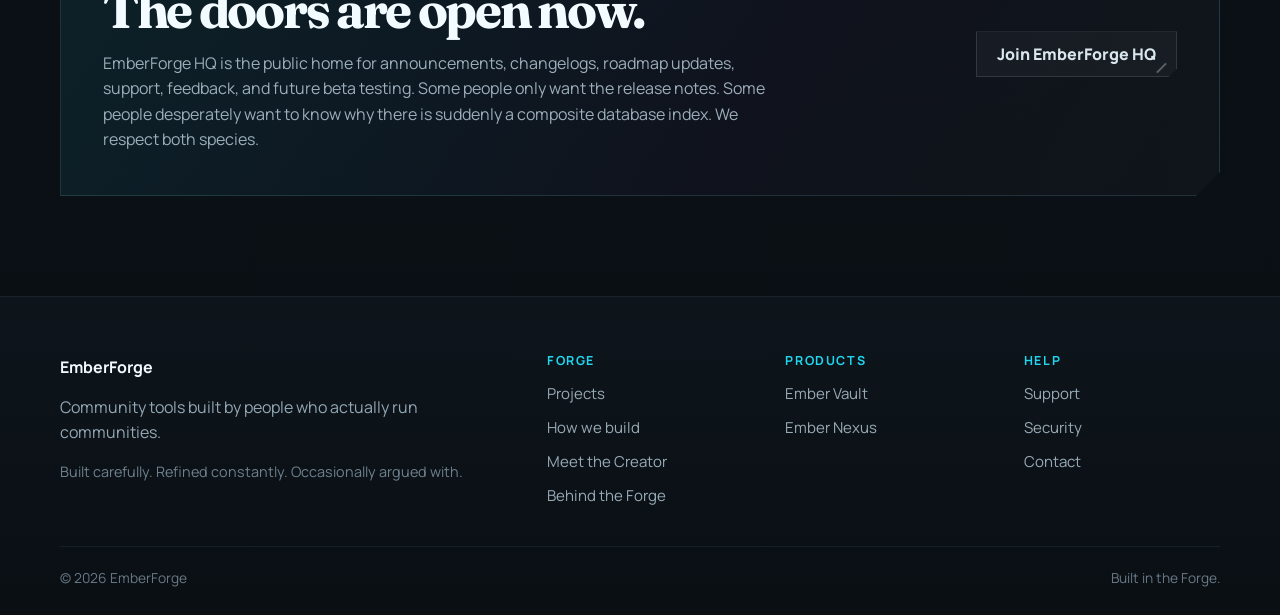
==== commit ac5ee2e9: "Revise links and content for EmberForge HQ Updated various links and text to reflect the current sta" ====
--- a/index.html
+++ b/index.html
@@ -332,8 +332,9 @@
       <div class="nav-links" aria-label="Primary navigation">
         <a href="/#products">Projects</a>
         <a href="/#why">How we build</a>
+        <a href="/creator.html">Meet the Creator</a>
         <a href="/#behind">Behind the Forge</a>
-        <a class="nav-cta" href="/#products">Explore Projects</a>
+        <a class="nav-cta" href="https://discord.gg/WRv4fGv2PG">Join EmberForge HQ</a>
       </div>
     </div>
   </nav>
@@ -346,7 +347,7 @@
         <p class="hero-copy">We build practical community software shaped by the problems we’ve actually had to solve ourselves. Useful first. Human always. Slightly unreasonable amounts of tinkering included.</p>
         <div class="hero-actions">
           <a class="btn primary" href="/#products">Explore Projects <span aria-hidden="true">→</span></a>
-          <a class="btn secondary" href="/#behind">See what we're building</a>
+          <a class="btn secondary" href="https://discord.gg/WRv4fGv2PG">Join EmberForge HQ</a>
         </div>
         <div class="microcopy">Built by people who actually have to run communities.</div>
       </div>
@@ -356,9 +357,9 @@
           <div class="spark-line"></div>
           <span class="mini">Built in the Forge</span>
           <strong>Useful tools.<br>Human decisions.</strong>
-          <p>Built, tested, refined, and occasionally argued with. Then improved again when reality finds a weird corner case.</p>
+          <p>Built, tested, refined, and occasionally argued with. Ember Vault is running independently, Ember Nexus is on the workbench, and EmberForge HQ is officially open for humans.</p>
           <div class="forge-seam" aria-hidden="true"></div>
-          <div class="build-chip"><i></i> Workshop status: behaving</div>
+          <div class="build-chip"><i></i> Workshop status: actively building</div>
         </div>
       </div>
     </section>
@@ -377,14 +378,14 @@
           <article class="product-card vault reveal">
             <div class="product-kicker">EmberForge Product 01</div>
             <h3 class="product-name">Ember Vault</h3>
-            <div class="status-pill"><i></i>Active development</div>
-            <p class="product-desc">A configurable Discord economy platform for communities that want wallets, marketplaces, rewards, vouchers, role income, and administration without rebuilding the entire machine themselves.</p>
+            <div class="status-pill"><i></i>Active development · beta preparation</div>
+            <p class="product-desc">A configurable Discord economy platform with guild-isolated wallets, transactions, shops, vouchers, rewards, role income, delegated management, and per-server settings. Now running independently on EmberForge infrastructure.</p>
 
             <div class="tag-row" aria-label="Ember Vault highlights">
+              <span class="tag">Multi-tenant</span>
               <span class="tag">Guild-isolated</span>
+              <span class="tag">Permission-safe</span>
               <span class="tag">Configurable</span>
-              <span class="tag">Economy</span>
-              <span class="tag">Rewards</span>
             </div>
 
             <div class="hero-actions">
@@ -395,7 +396,7 @@
               <div class="vault-panel">
                 <div class="vault-panel-top">
                   <strong>Ember Vault</strong>
-                  <span>Guild economy</span>
+                  <span>Independent runtime</span>
                 </div>
                 <div class="vault-balance">
                   <small>Community wallet</small>
@@ -489,10 +490,10 @@
         <div class="behind reveal">
           <div>
             <div class="eyebrow">Behind the Forge</div>
-            <h2>We show our work.</h2>
-            <p>Development updates, things we refined, occasional known weirdness, and the decisions behind the tools. Some people only want the release notes. Some people desperately want to know why there is suddenly a composite database index. We respect both species.</p>
+            <h2>The doors are open now.</h2>
+            <p>EmberForge HQ is the public home for announcements, changelogs, roadmap updates, support, feedback, and future beta testing. Some people only want the release notes. Some people desperately want to know why there is suddenly a composite database index. We respect both species.</p>
           </div>
-          <a class="btn secondary" href="/support.html">Visit the Forge</a>
+          <a class="btn secondary" href="https://discord.gg/WRv4fGv2PG">Join EmberForge HQ</a>
         </div>
       </div>
     </section>
@@ -510,6 +511,7 @@
         <h3>Forge</h3>
         <a href="/#products">Projects</a>
         <a href="/#why">How we build</a>
+        <a href="/creator.html">Meet the Creator</a>
         <a href="/#behind">Behind the Forge</a>
       </div>
 
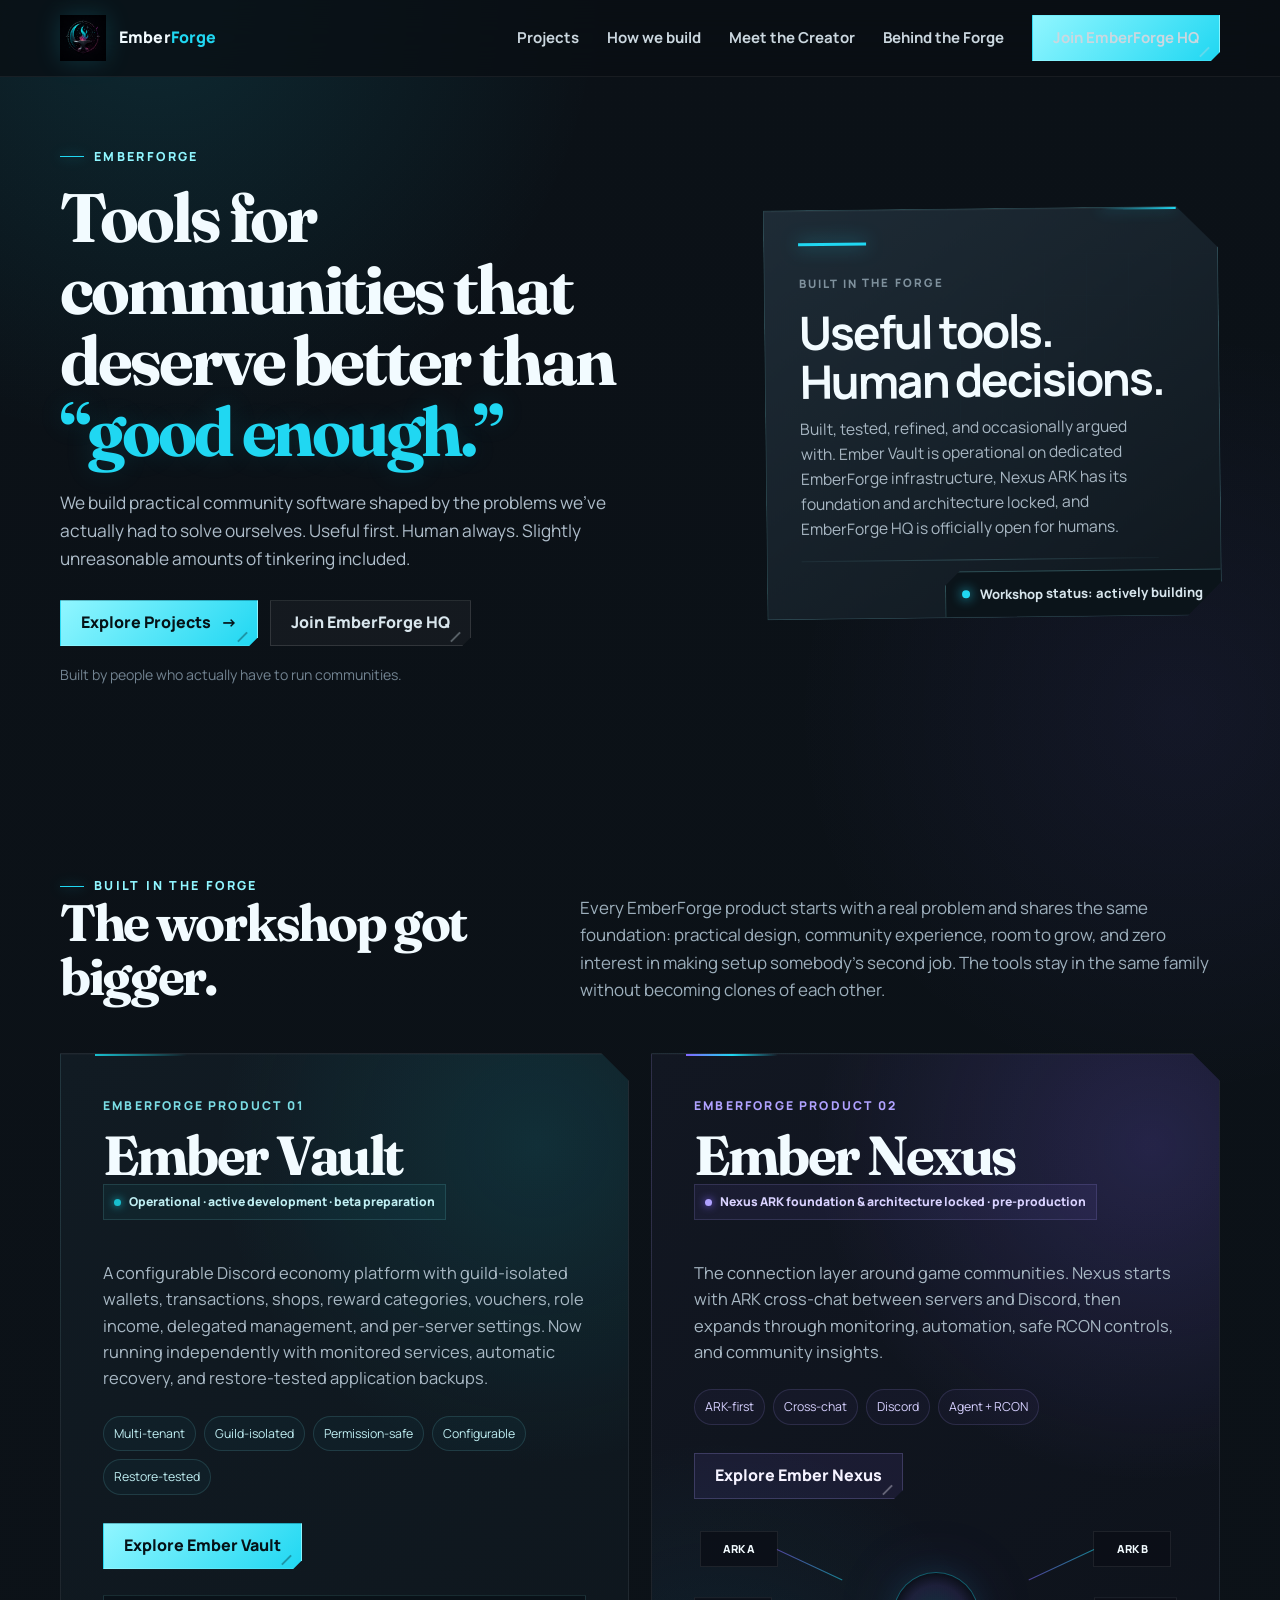
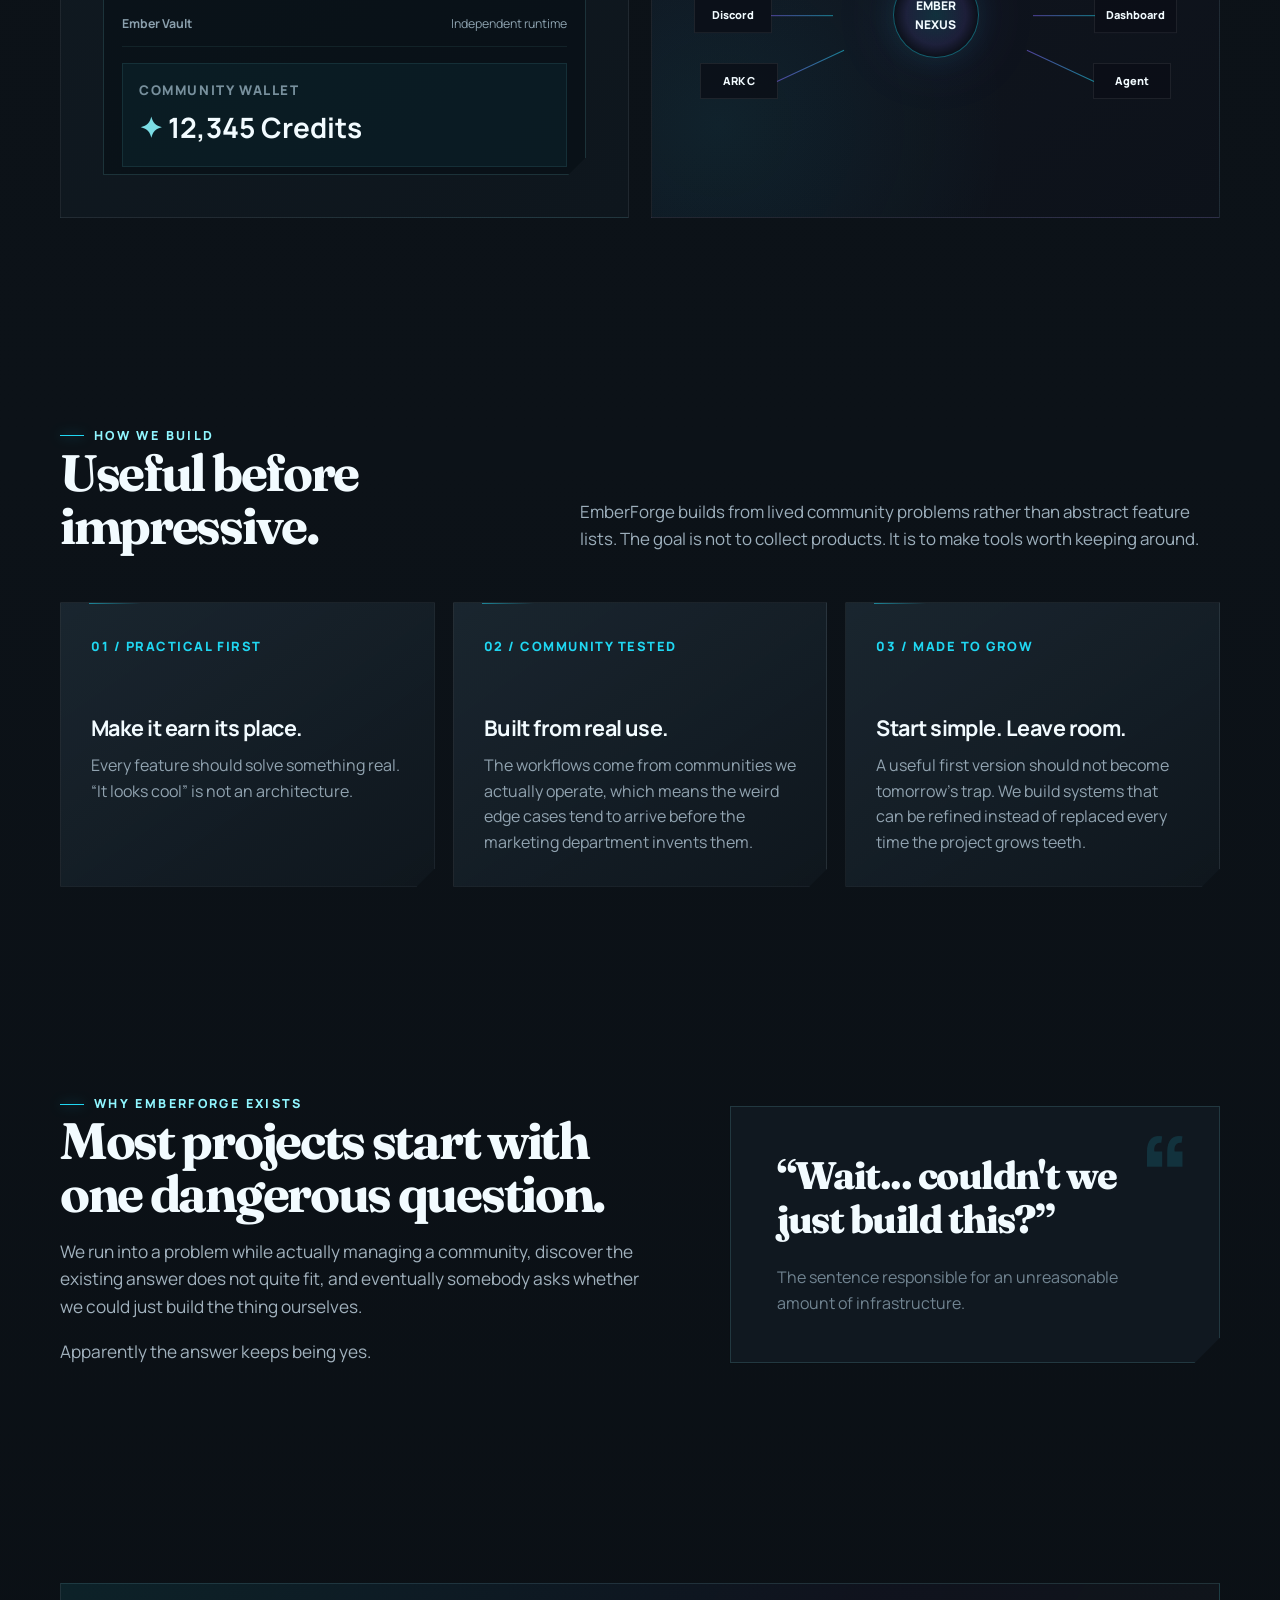
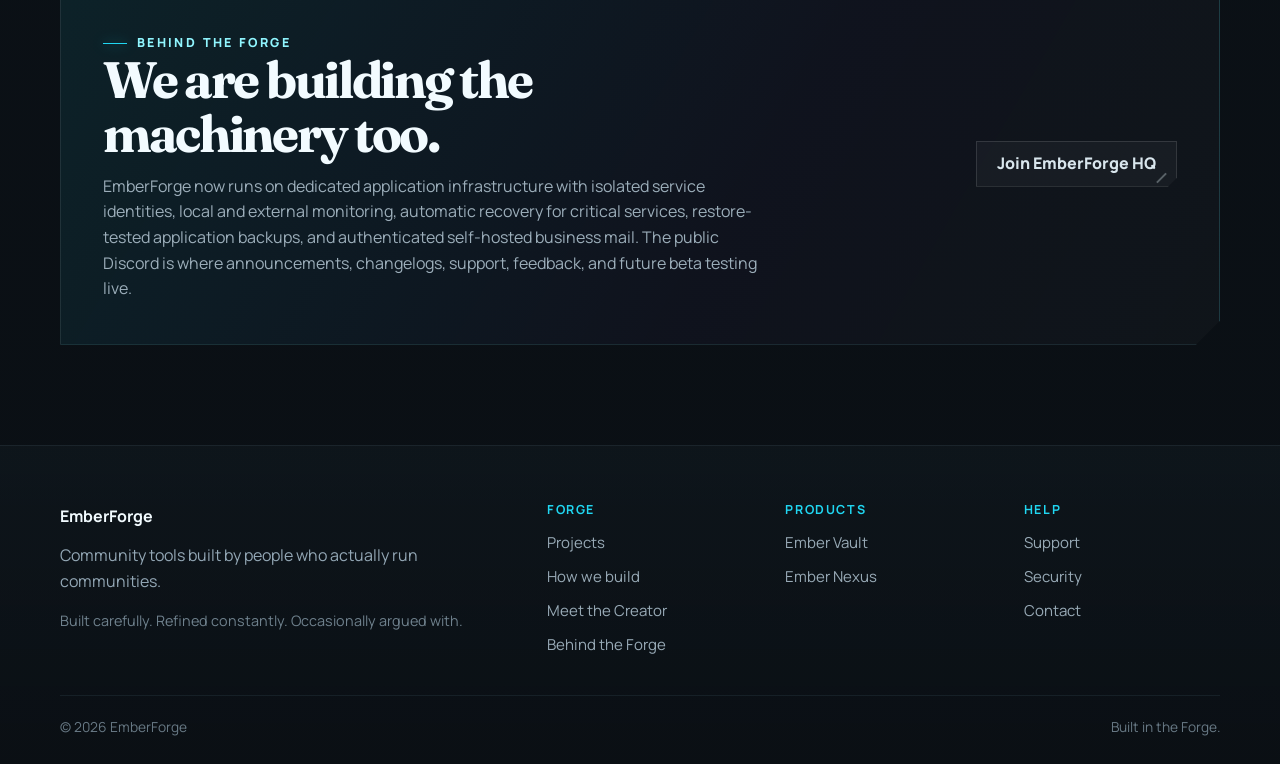
==== commit 55fc3885: "Update EmberForge product descriptions and statuses" ====
--- a/index.html
+++ b/index.html
@@ -357,7 +357,7 @@
           <div class="spark-line"></div>
           <span class="mini">Built in the Forge</span>
           <strong>Useful tools.<br>Human decisions.</strong>
-          <p>Built, tested, refined, and occasionally argued with. Ember Vault is running independently, Ember Nexus is on the workbench, and EmberForge HQ is officially open for humans.</p>
+          <p>Built, tested, refined, and occasionally argued with. Ember Vault is operational on dedicated EmberForge infrastructure, Nexus ARK has its foundation and architecture locked, and EmberForge HQ is officially open for humans.</p>
           <div class="forge-seam" aria-hidden="true"></div>
           <div class="build-chip"><i></i> Workshop status: actively building</div>
         </div>
@@ -378,14 +378,15 @@
           <article class="product-card vault reveal">
             <div class="product-kicker">EmberForge Product 01</div>
             <h3 class="product-name">Ember Vault</h3>
-            <div class="status-pill"><i></i>Active development · beta preparation</div>
-            <p class="product-desc">A configurable Discord economy platform with guild-isolated wallets, transactions, shops, vouchers, rewards, role income, delegated management, and per-server settings. Now running independently on EmberForge infrastructure.</p>
+            <div class="status-pill"><i></i>Operational · active development · beta preparation</div>
+            <p class="product-desc">A configurable Discord economy platform with guild-isolated wallets, transactions, shops, reward categories, vouchers, role income, delegated management, and per-server settings. Now running independently with monitored services, automatic recovery, and restore-tested application backups.</p>
 
             <div class="tag-row" aria-label="Ember Vault highlights">
               <span class="tag">Multi-tenant</span>
               <span class="tag">Guild-isolated</span>
               <span class="tag">Permission-safe</span>
               <span class="tag">Configurable</span>
+              <span class="tag">Restore-tested</span>
             </div>
 
             <div class="hero-actions">
@@ -409,14 +410,14 @@
           <article class="product-card nexus reveal">
             <div class="product-kicker">EmberForge Product 02</div>
             <h3 class="product-name">Ember Nexus</h3>
-            <div class="status-pill"><i></i>Concept / pre-development</div>
-            <p class="product-desc">A planned customizable, multi-game integration platform for connecting game servers, Discord, websites, shops, player identities, events, and automation through one extensible system.</p>
+            <div class="status-pill"><i></i>Nexus ARK foundation &amp; architecture locked · pre-production</div>
+            <p class="product-desc">The connection layer around game communities. Nexus starts with ARK cross-chat between servers and Discord, then expands through monitoring, automation, safe RCON controls, and community insights.</p>
 
             <div class="tag-row" aria-label="Ember Nexus highlights">
-              <span class="tag">Multi-game</span>
-              <span class="tag">Crosschat</span>
-              <span class="tag">Adapters</span>
-              <span class="tag">Automation</span>
+              <span class="tag">ARK-first</span>
+              <span class="tag">Cross-chat</span>
+              <span class="tag">Discord</span>
+              <span class="tag">Agent + RCON</span>
             </div>
 
             <div class="hero-actions">
@@ -425,12 +426,12 @@
 
             <div class="product-visual" aria-label="Ember Nexus connection concept">
               <div class="network">
-                <div class="node n1">ARK</div>
-                <div class="node n2">Minecraft</div>
-                <div class="node n3">Palworld</div>
-                <div class="node n4">Conan</div>
+                <div class="node n1">ARK A</div>
+                <div class="node n2">ARK B</div>
+                <div class="node n3">ARK C</div>
+                <div class="node n4">Agent</div>
                 <div class="node n5">Discord</div>
-                <div class="node n6">Website</div>
+                <div class="node n6">Dashboard</div>
                 <div class="core">EMBER<br>NEXUS</div>
               </div>
             </div>
@@ -490,8 +491,8 @@
         <div class="behind reveal">
           <div>
             <div class="eyebrow">Behind the Forge</div>
-            <h2>The doors are open now.</h2>
-            <p>EmberForge HQ is the public home for announcements, changelogs, roadmap updates, support, feedback, and future beta testing. Some people only want the release notes. Some people desperately want to know why there is suddenly a composite database index. We respect both species.</p>
+            <h2>We are building the machinery too.</h2>
+            <p>EmberForge now runs on dedicated application infrastructure with isolated service identities, local and external monitoring, automatic recovery for critical services, restore-tested application backups, and authenticated self-hosted business mail. The public Discord is where announcements, changelogs, support, feedback, and future beta testing live.</p>
           </div>
           <a class="btn secondary" href="https://discord.gg/WRv4fGv2PG">Join EmberForge HQ</a>
         </div>
@@ -525,7 +526,7 @@
         <h3>Help</h3>
         <a href="/support.html">Support</a>
         <a href="/security.html">Security</a>
-        <a href="mailto:ever_forge@outlook.com">Contact</a>
+        <a href="mailto:support@emberforgehq.com">Contact</a>
       </div>
     </div>
 
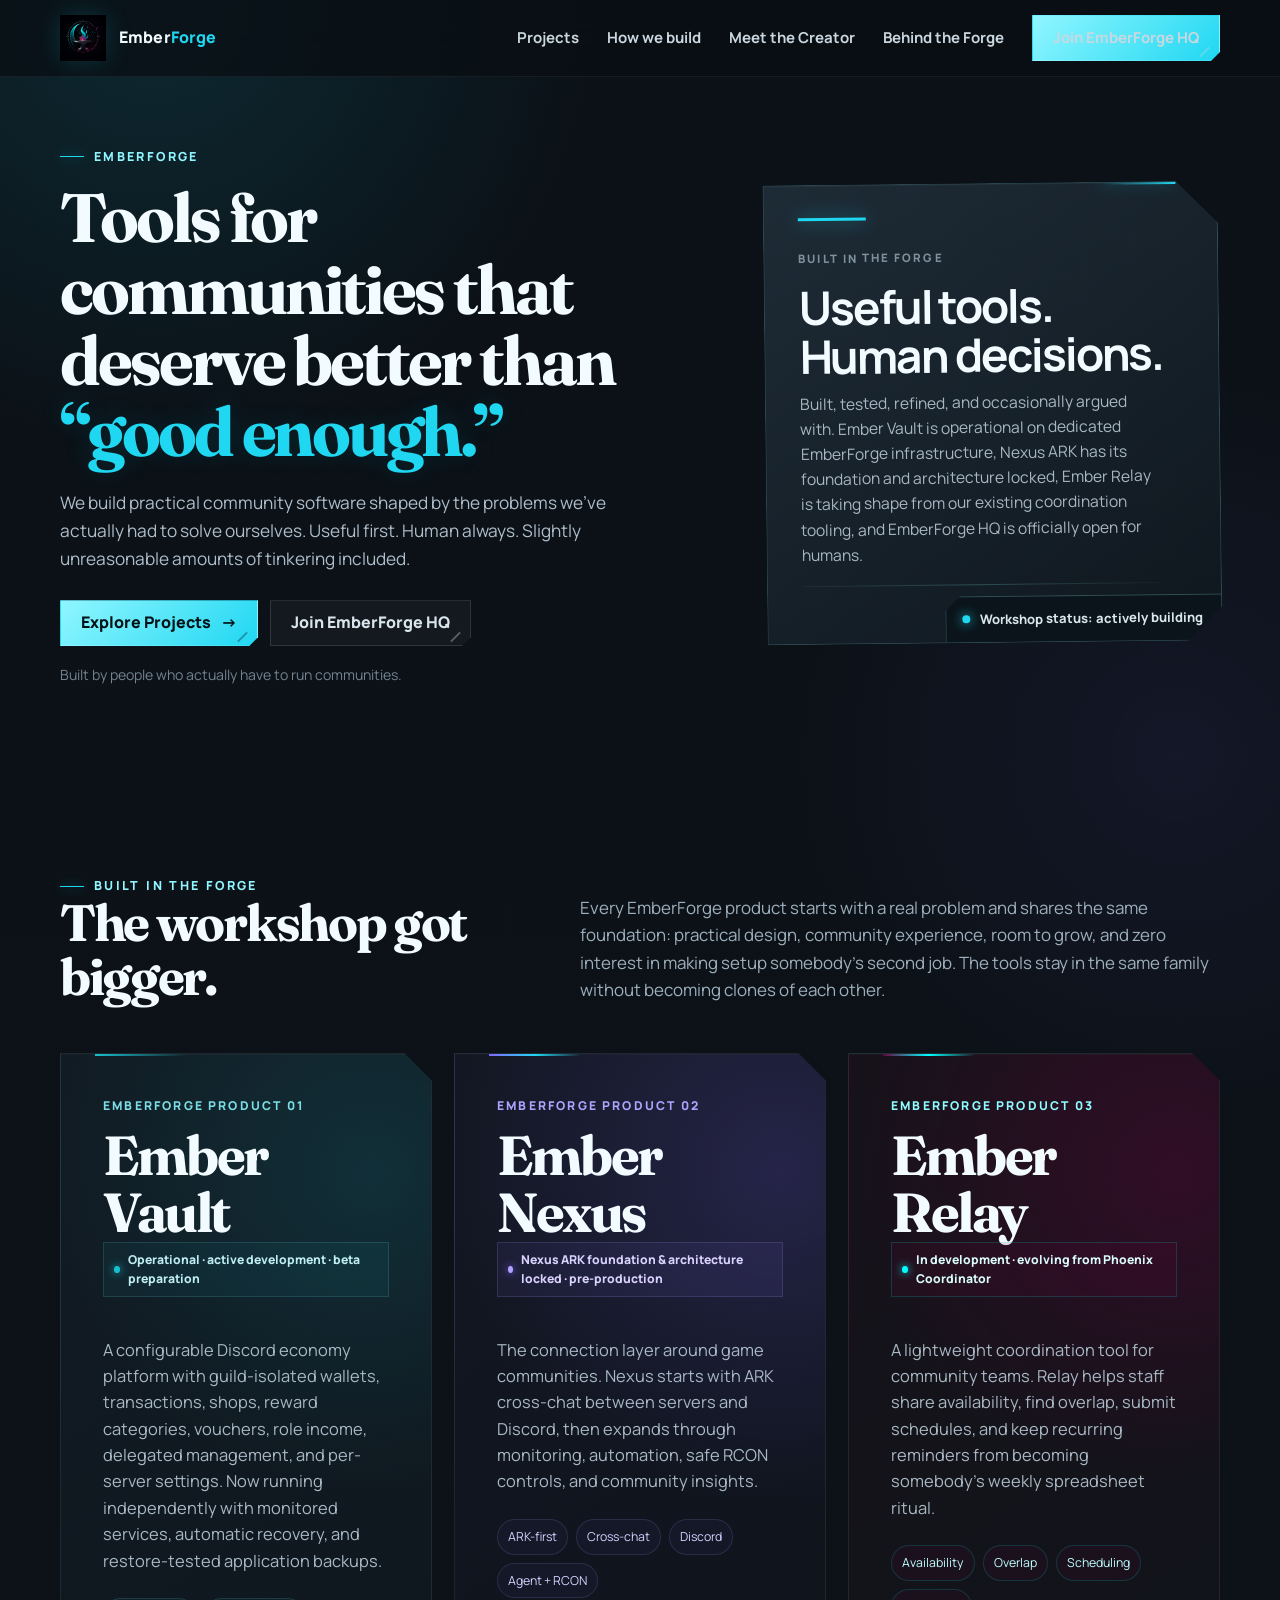
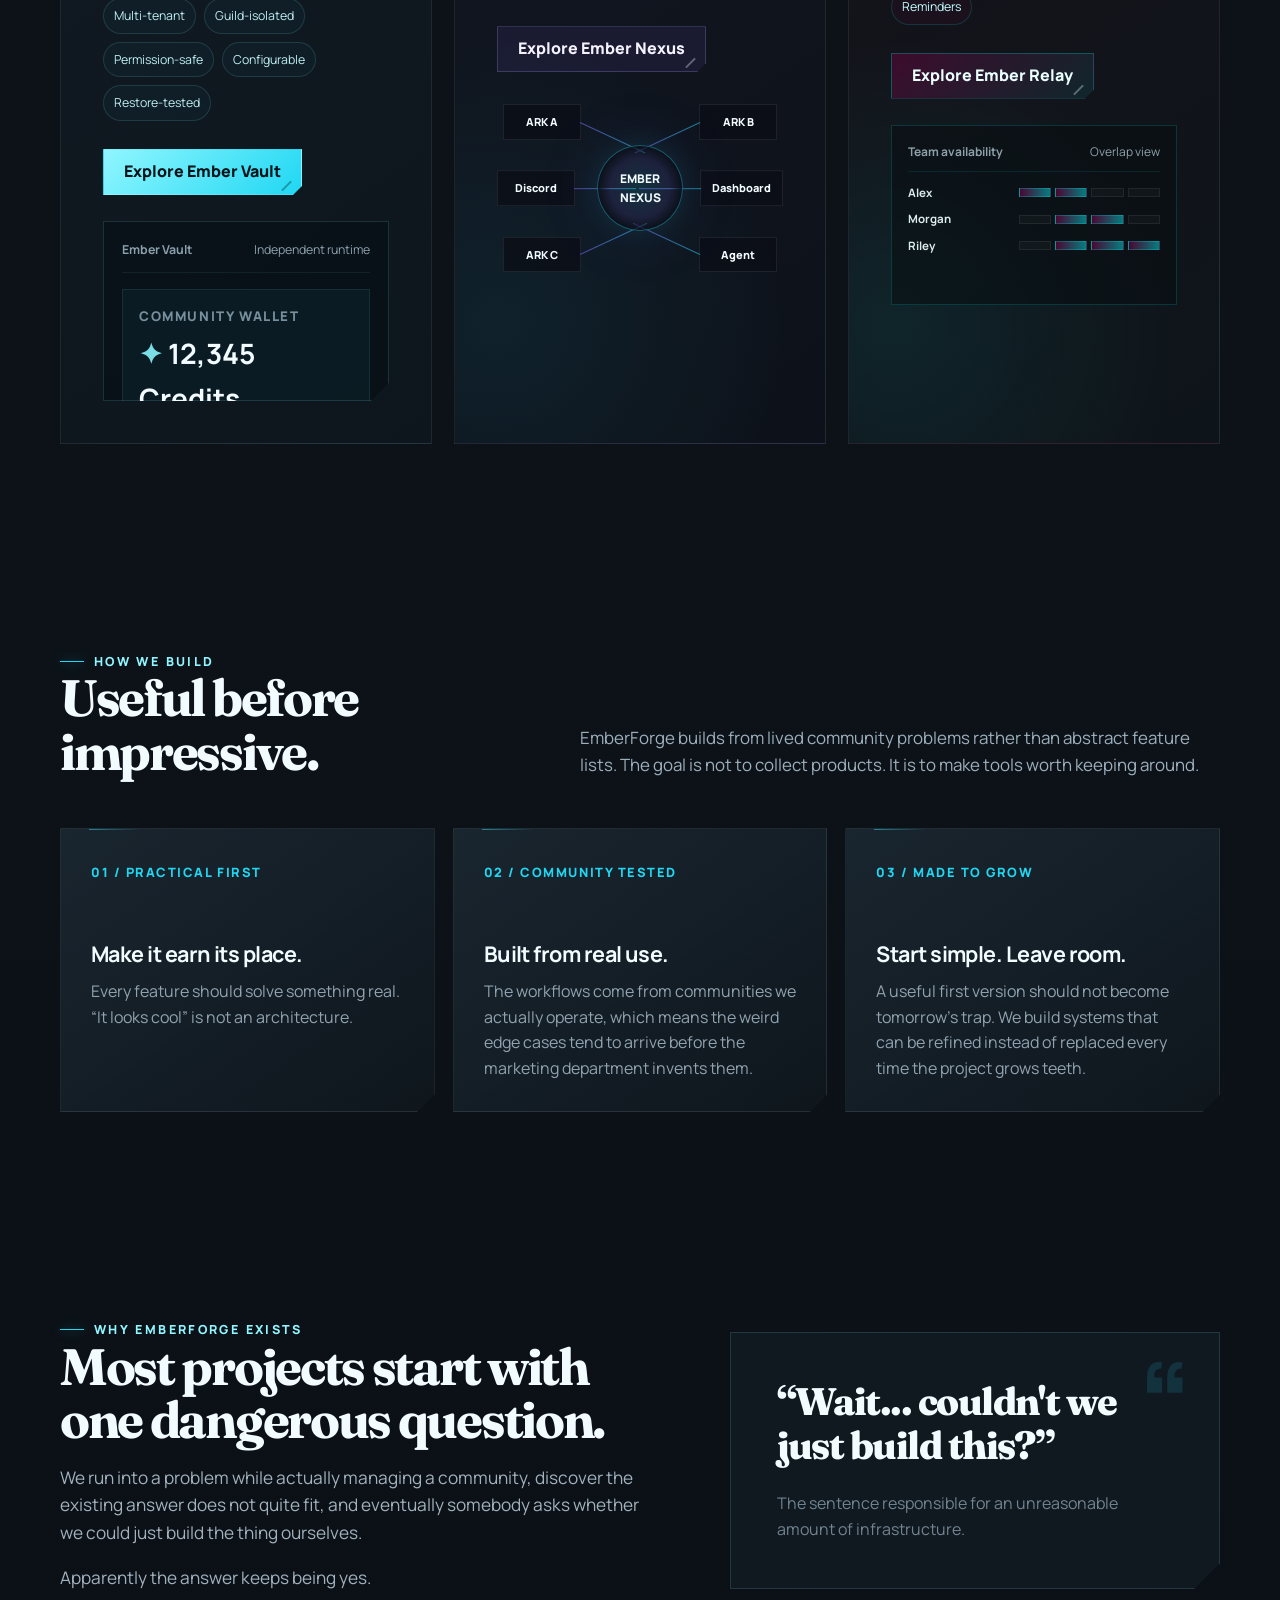
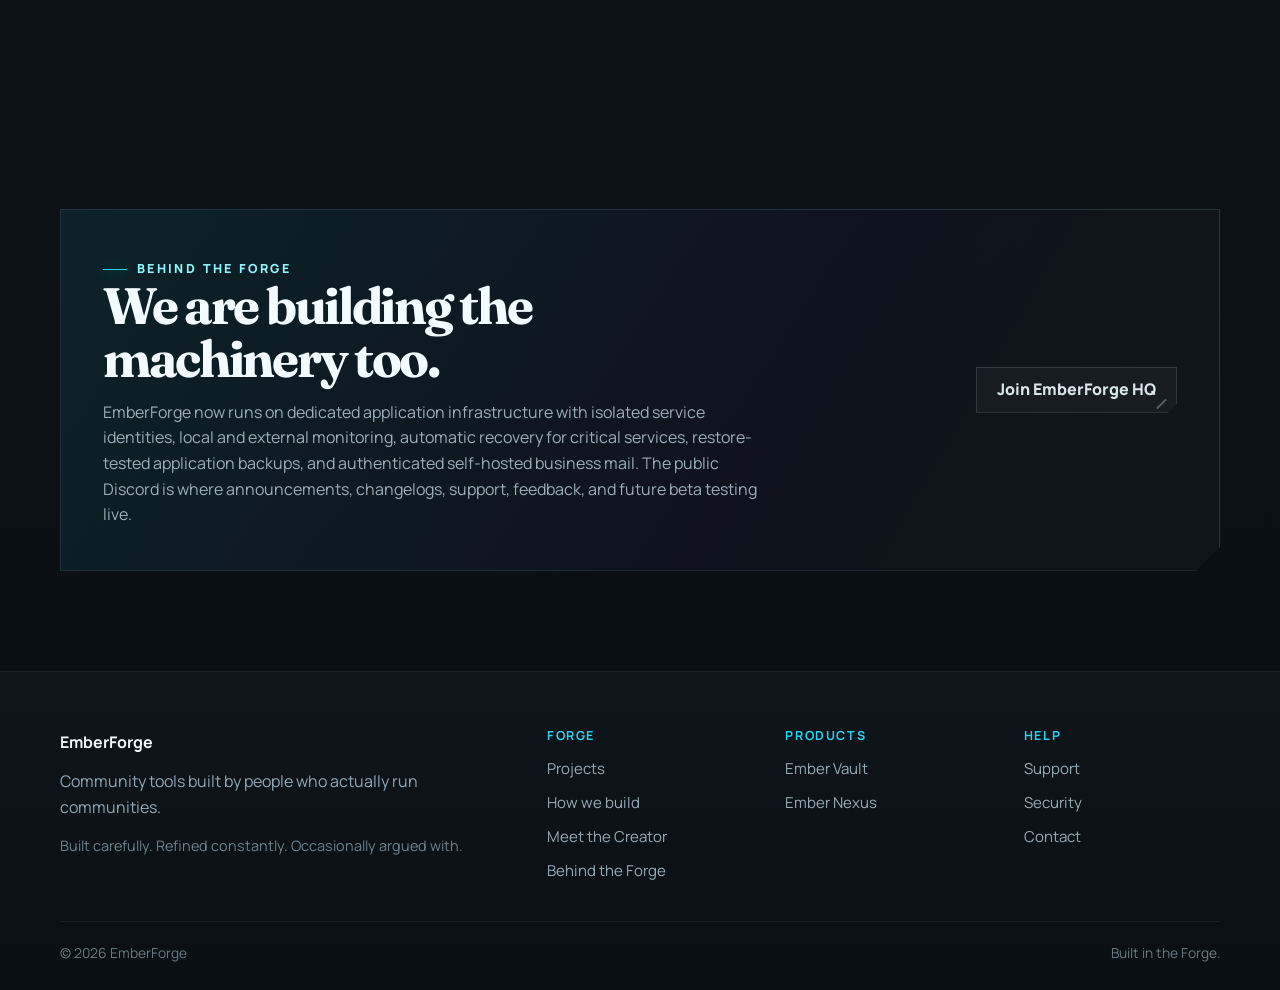
==== commit 40d29e8d: "Add files via upload" ====
--- a/index.html
+++ b/index.html
@@ -4,7 +4,7 @@
   <meta charset="utf-8" />
   <meta name="viewport" content="width=device-width, initial-scale=1" />
   <meta name="theme-color" content="#0c1218" />
-  <meta name="description" content="EmberForge builds practical community tools shaped by real use, including Ember Vault and Ember Nexus." />
+  <meta name="description" content="EmberForge builds practical community tools shaped by real use, including Ember Vault, Ember Nexus, and Ember Relay." />
   <title>EmberForge | Community tools, built in the Forge</title>
   <style>
     @import url('https://fonts.googleapis.com/css2?family=Fraunces:opsz,wght@9..144,600;9..144,700;9..144,800&family=Manrope:wght@400;500;600;700;800&display=swap');
@@ -150,7 +150,7 @@
     }
     .section-head p{margin:0;color:#9dafbc;max-width:680px;font-size:1.06rem}
 
-    .products-grid{display:grid;grid-template-columns:1fr 1fr;gap:22px}
+    .products-grid{display:grid;grid-template-columns:repeat(3,minmax(0,1fr));gap:22px}
     .product-card{
       min-height:590px;position:relative;padding:42px;overflow:hidden;
       border:1px solid rgba(255,255,255,.07);
@@ -173,11 +173,19 @@
         linear-gradient(145deg,#121722,#0d121a)
     }
     .product-card.nexus::after{background:linear-gradient(90deg,var(--nexus),var(--cyan),transparent)}
+    .product-card.relay{
+      background:
+        radial-gradient(circle at 88% 12%,rgba(102,2,60,.34),transparent 20rem),
+        radial-gradient(circle at 12% 88%,rgba(0,255,255,.07),transparent 18rem),
+        linear-gradient(145deg,#17121a,#0e151a)
+    }
+    .product-card.relay::after{background:linear-gradient(90deg,#66023c,#00ffff,transparent)}
     .product-kicker{
       font-size:.76rem;font-weight:850;text-transform:uppercase;letter-spacing:.18em
     }
     .vault .product-kicker{color:var(--vault-soft)}
     .nexus .product-kicker{color:var(--nexus-soft)}
+    .relay .product-kicker{color:#8ffcff}
     .product-name{font-size:clamp(3rem,4.3vw,4.7rem);margin-top:12px}
     .product-desc{color:#a8b8c4;margin:18px 0 24px;font-size:1.03rem}
     .status-pill{
@@ -189,6 +197,8 @@
     .vault .status-pill i{background:var(--vault);box-shadow:0 0 9px var(--vault)}
     .nexus .status-pill{color:#d9d2ff;background:rgba(131,103,255,.075);border-color:rgba(176,162,255,.16)}
     .nexus .status-pill i{background:var(--nexus-soft);box-shadow:0 0 9px var(--nexus)}
+    .relay .status-pill{color:#d9fbfb;background:rgba(102,2,60,.13);border-color:rgba(0,255,255,.16)}
+    .relay .status-pill i{background:#00ffff;box-shadow:0 0 9px #00ffff}
     .tag-row{display:flex;flex-wrap:wrap;gap:8px;margin-bottom:26px}
     .tag{
       padding:7px 10px;border-radius:999px;border:1px solid rgba(255,255,255,.08);
@@ -196,6 +206,18 @@
     }
     .vault .tag{border-color:rgba(123,221,229,.15);color:#bfeef2;background:rgba(24,191,207,.045)}
     .nexus .tag{border-color:rgba(176,162,255,.15);color:#d6d0ff;background:rgba(131,103,255,.045)}
+    .relay .tag{border-color:rgba(0,255,255,.15);color:#bffeff;background:rgba(102,2,60,.11)}
+    .btn.relay-btn{color:#eaffff;border-color:rgba(0,255,255,.23);background:linear-gradient(135deg,rgba(102,2,60,.50),rgba(0,255,255,.08))}
+    .btn.relay-btn:hover{border-color:rgba(0,255,255,.55);background:linear-gradient(135deg,rgba(102,2,60,.68),rgba(0,255,255,.13));transform:translateY(-2px)}
+
+    .relay-board{position:absolute;inset:0;padding:16px;border:1px solid rgba(0,255,255,.16);background:rgba(6,12,16,.52)}
+    .relay-board-top{display:flex;justify-content:space-between;gap:10px;padding-bottom:10px;border-bottom:1px solid rgba(0,255,255,.09);font-size:.75rem;color:#8da1aa}
+    .relay-rows{display:grid;gap:8px;margin-top:12px}
+    .relay-row{display:grid;grid-template-columns:1fr 1.4fr;gap:10px;align-items:center;font-size:.72rem}
+    .relay-row b{color:#dcebef}
+    .relay-slots{display:flex;gap:4px}
+    .relay-slot{height:9px;flex:1;border:1px solid rgba(255,255,255,.07);background:rgba(255,255,255,.025)}
+    .relay-slot.on{background:linear-gradient(90deg,rgba(102,2,60,.7),rgba(0,255,255,.45));border-color:rgba(0,255,255,.22)}
 
     .product-visual{height:180px;margin-top:26px;position:relative}
     .vault-panel{
@@ -357,7 +379,7 @@
           <div class="spark-line"></div>
           <span class="mini">Built in the Forge</span>
           <strong>Useful tools.<br>Human decisions.</strong>
-          <p>Built, tested, refined, and occasionally argued with. Ember Vault is operational on dedicated EmberForge infrastructure, Nexus ARK has its foundation and architecture locked, and EmberForge HQ is officially open for humans.</p>
+          <p>Built, tested, refined, and occasionally argued with. Ember Vault is operational on dedicated EmberForge infrastructure, Nexus ARK has its foundation and architecture locked, Ember Relay is taking shape from our existing coordination tooling, and EmberForge HQ is officially open for humans.</p>
           <div class="forge-seam" aria-hidden="true"></div>
           <div class="build-chip"><i></i> Workshop status: actively building</div>
         </div>
@@ -433,6 +455,35 @@
                 <div class="node n5">Discord</div>
                 <div class="node n6">Dashboard</div>
                 <div class="core">EMBER<br>NEXUS</div>
+              </div>
+            </div>
+          </article>
+
+          <article class="product-card relay reveal">
+            <div class="product-kicker">EmberForge Product 03</div>
+            <h3 class="product-name">Ember Relay</h3>
+            <div class="status-pill"><i></i>In development · evolving from Phoenix Coordinator</div>
+            <p class="product-desc">A lightweight coordination tool for community teams. Relay helps staff share availability, find overlap, submit schedules, and keep recurring reminders from becoming somebody's weekly spreadsheet ritual.</p>
+
+            <div class="tag-row" aria-label="Ember Relay highlights">
+              <span class="tag">Availability</span>
+              <span class="tag">Overlap</span>
+              <span class="tag">Scheduling</span>
+              <span class="tag">Reminders</span>
+            </div>
+
+            <div class="hero-actions">
+              <a class="btn relay-btn" href="/ember-relay.html">Explore Ember Relay</a>
+            </div>
+
+            <div class="product-visual" aria-label="Ember Relay availability concept">
+              <div class="relay-board">
+                <div class="relay-board-top"><strong>Team availability</strong><span>Overlap view</span></div>
+                <div class="relay-rows">
+                  <div class="relay-row"><b>Alex</b><div class="relay-slots"><i class="relay-slot on"></i><i class="relay-slot on"></i><i class="relay-slot"></i><i class="relay-slot"></i></div></div>
+                  <div class="relay-row"><b>Morgan</b><div class="relay-slots"><i class="relay-slot"></i><i class="relay-slot on"></i><i class="relay-slot on"></i><i class="relay-slot"></i></div></div>
+                  <div class="relay-row"><b>Riley</b><div class="relay-slots"><i class="relay-slot"></i><i class="relay-slot on"></i><i class="relay-slot on"></i><i class="relay-slot on"></i></div></div>
+                </div>
               </div>
             </div>
           </article>
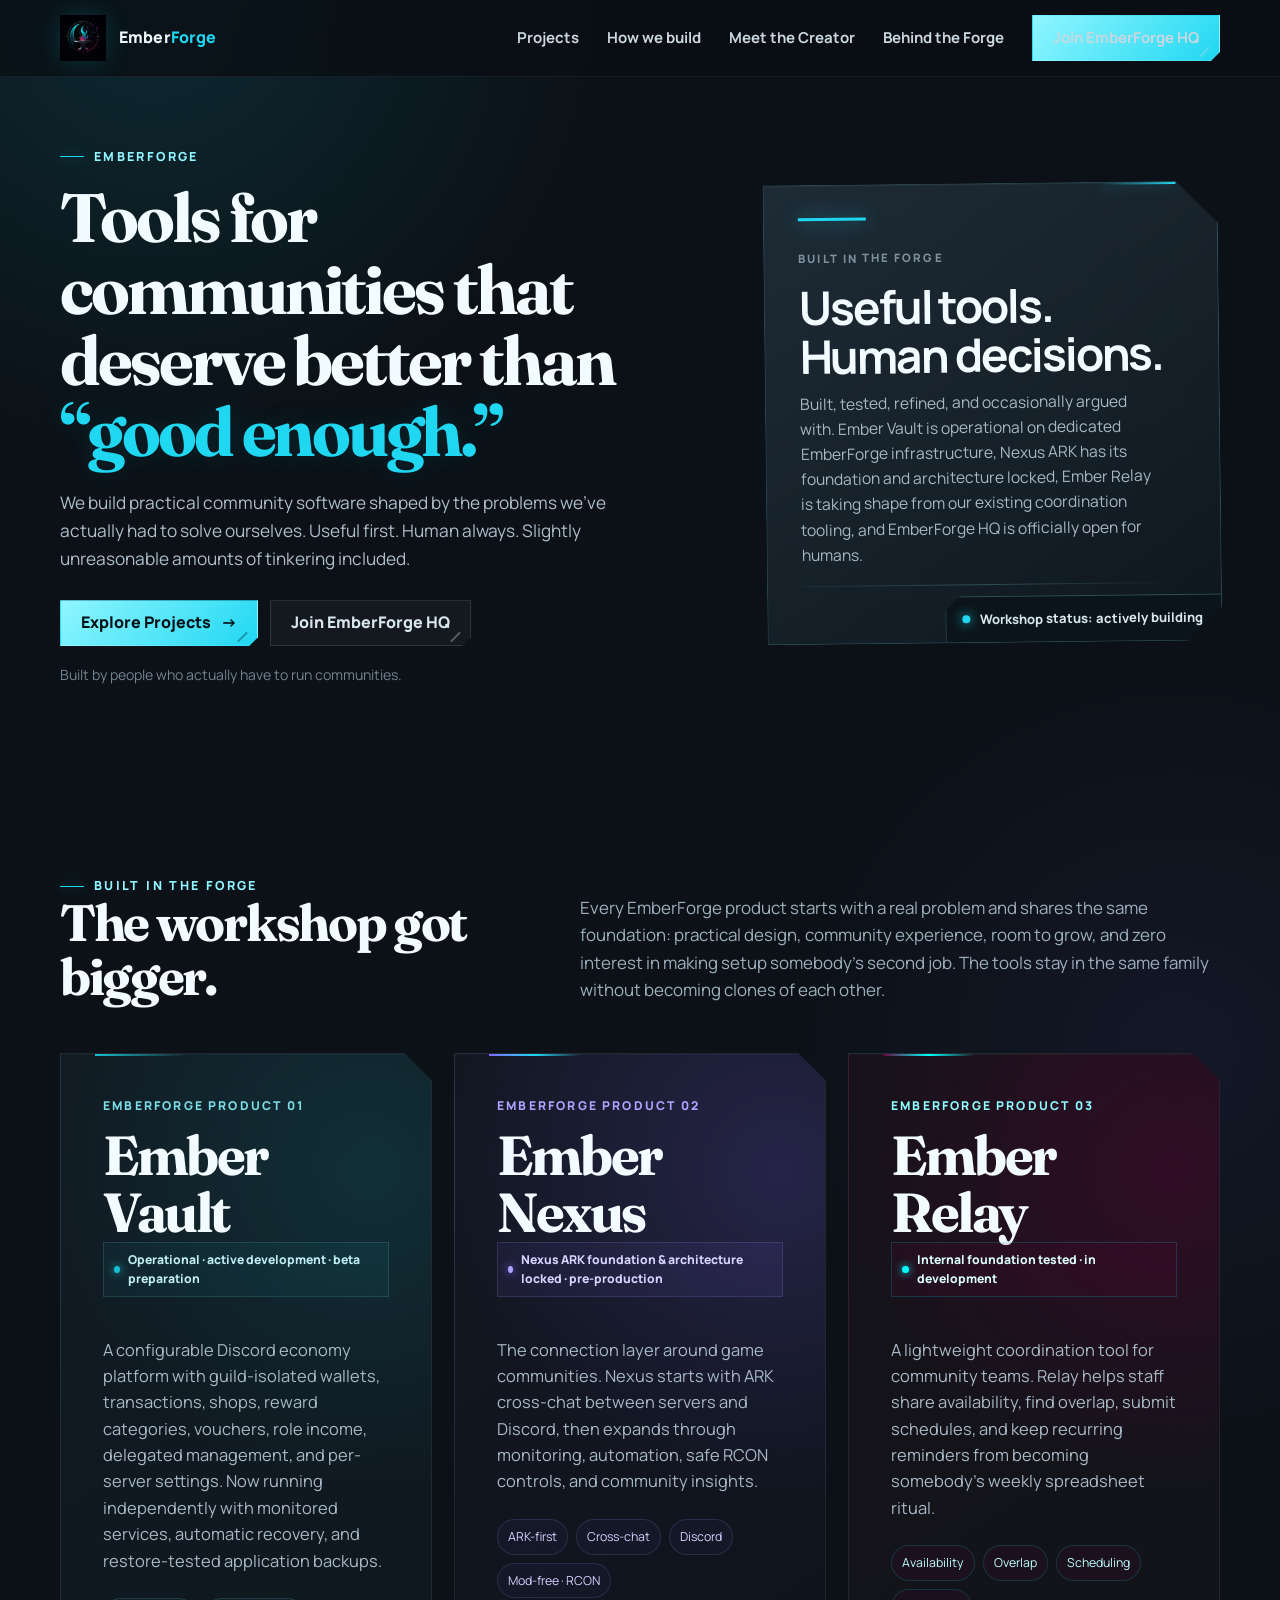
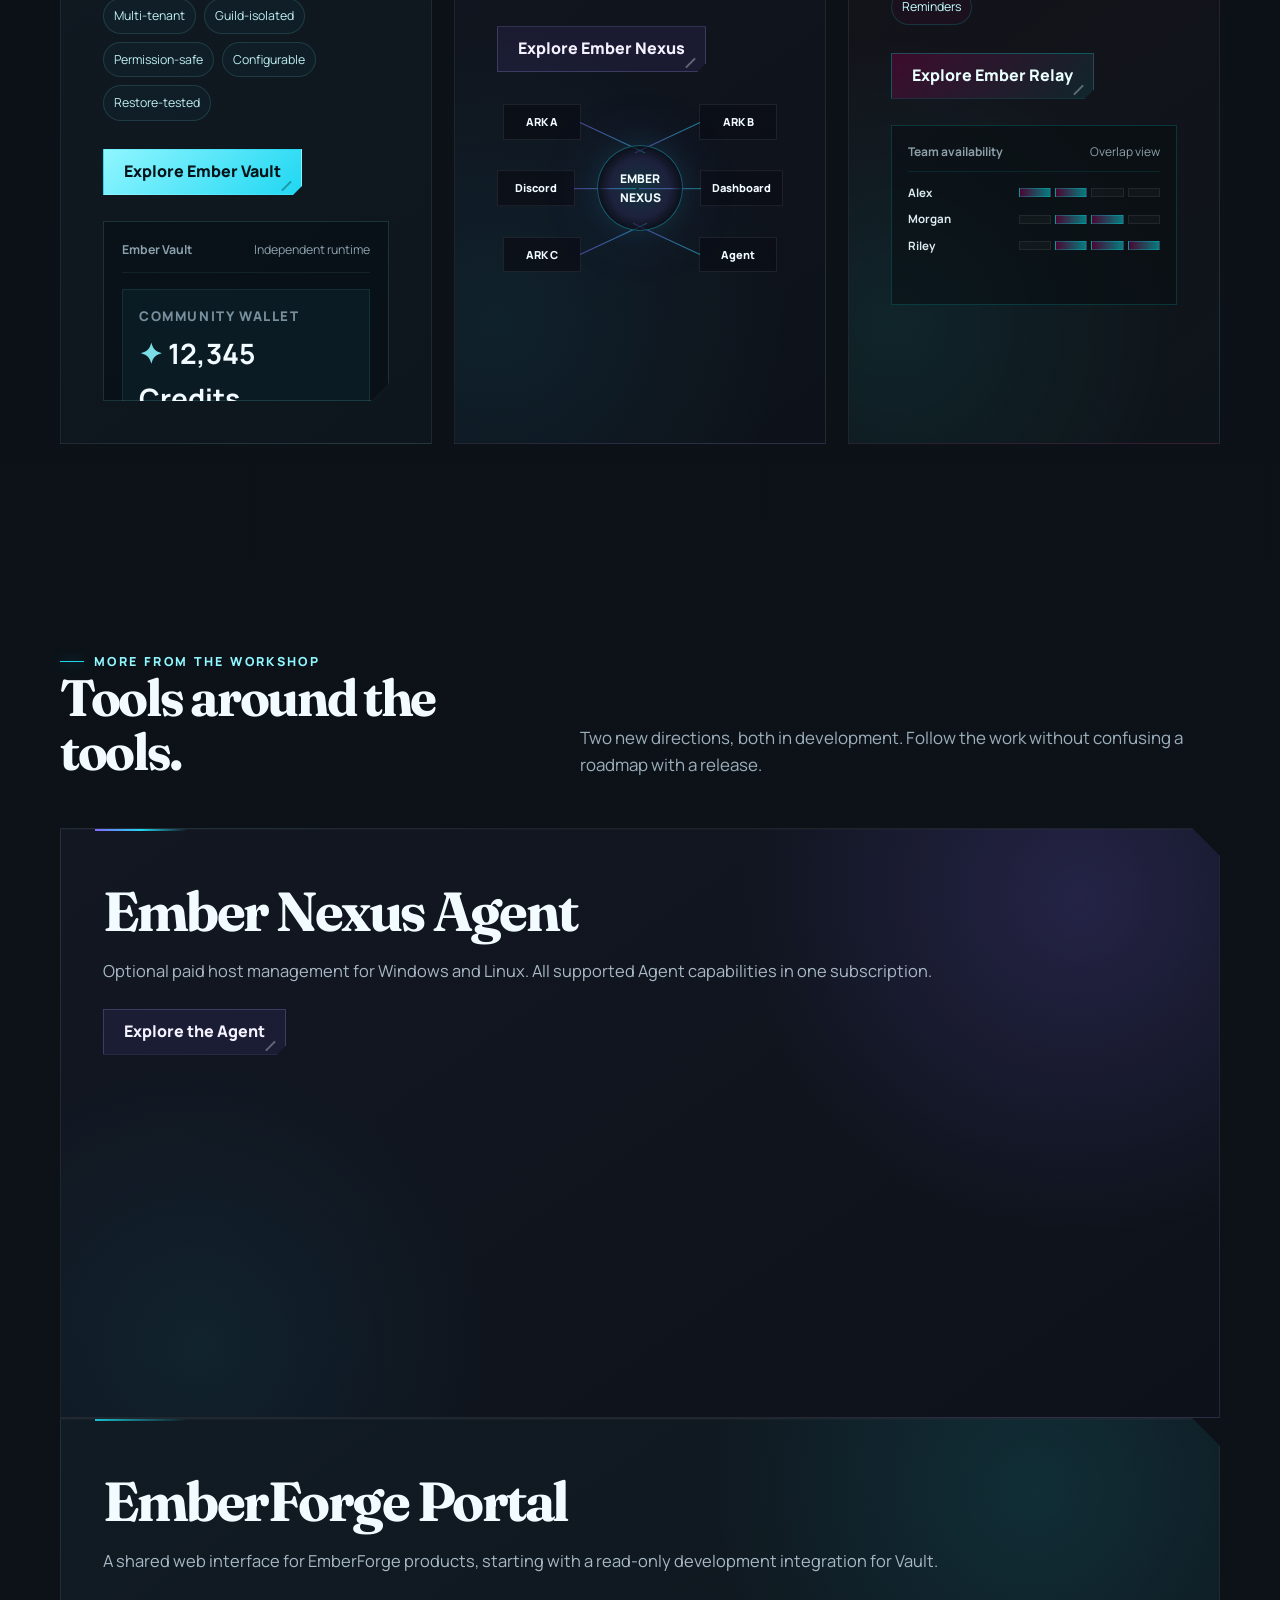
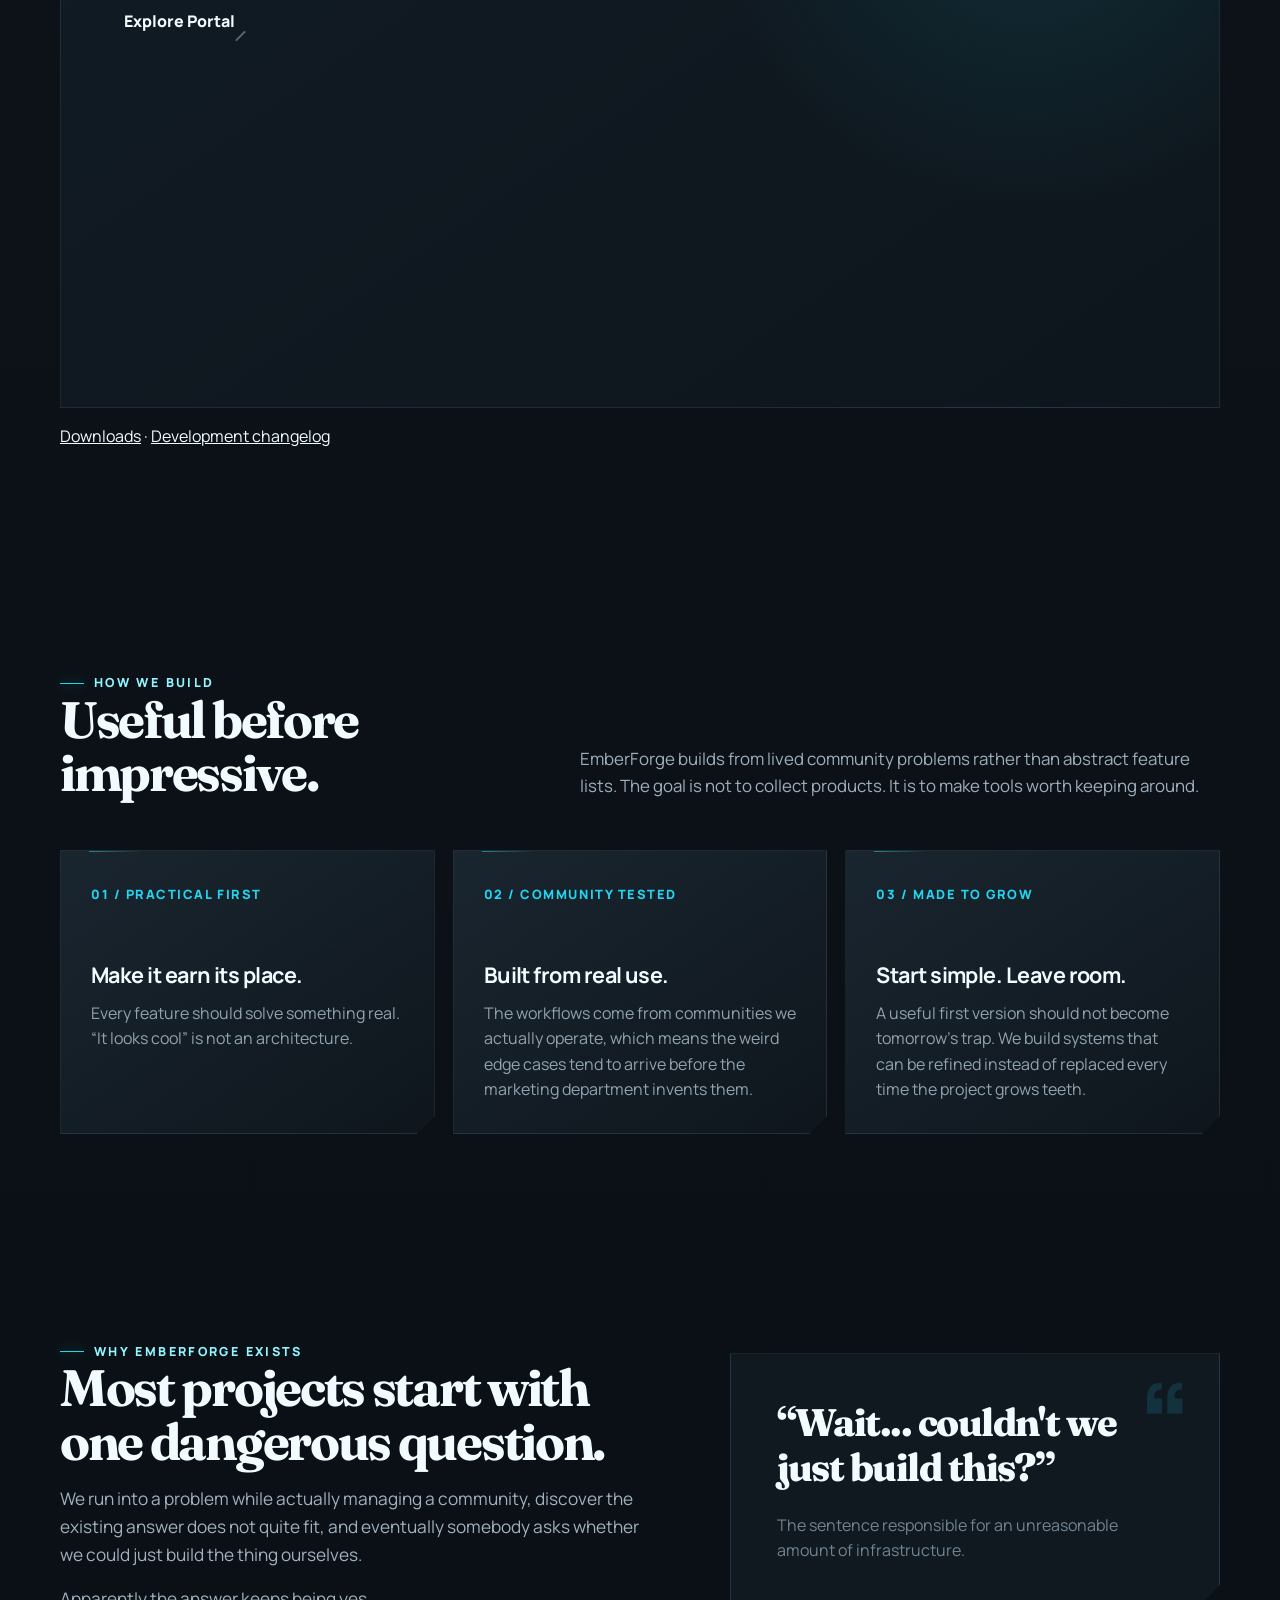
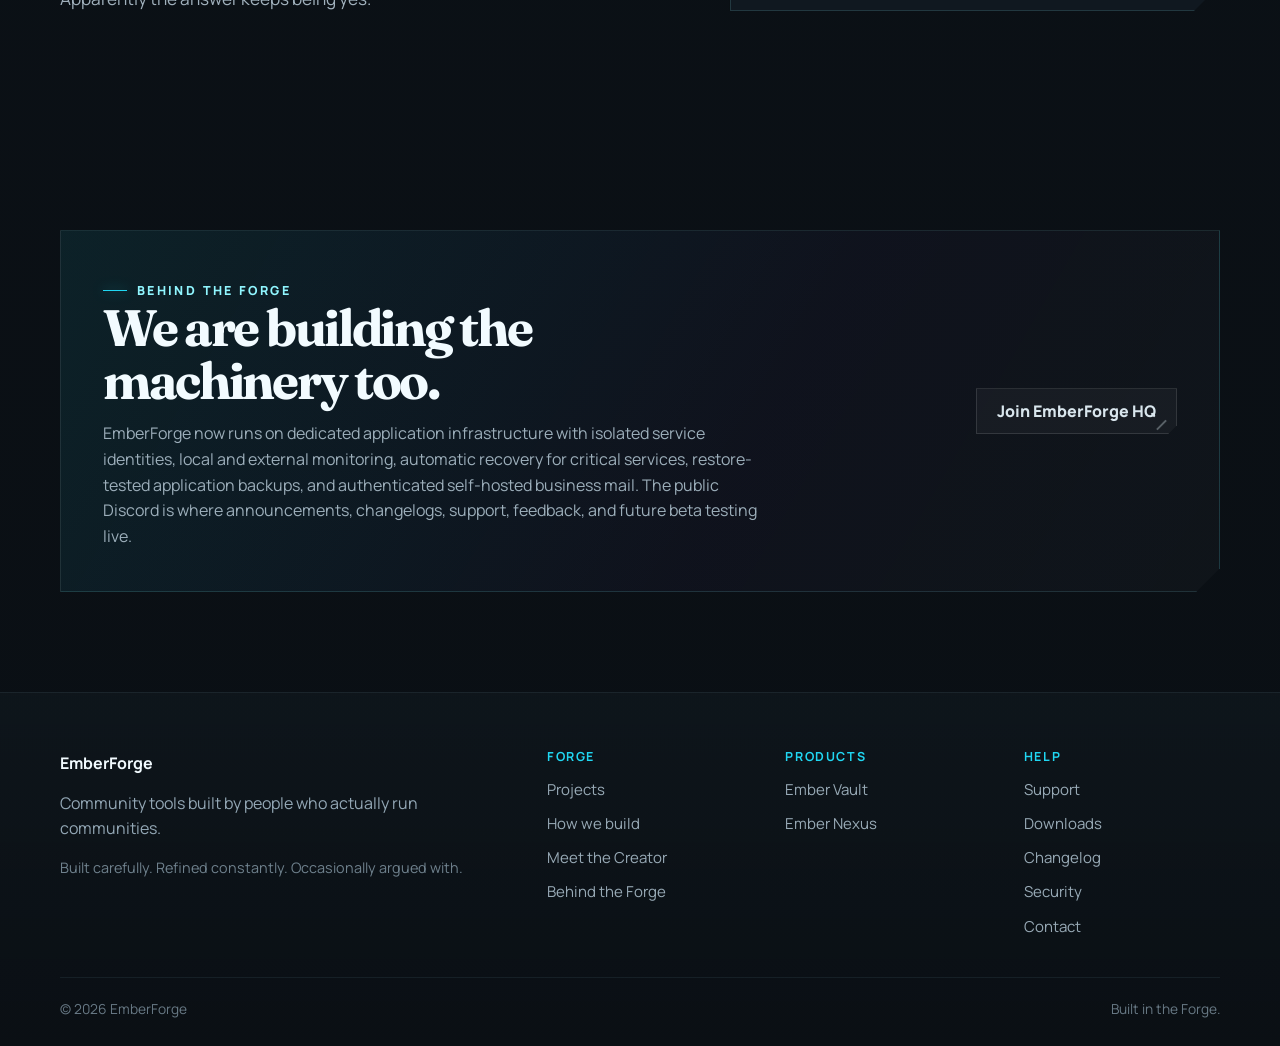
==== commit f5c8cd5e: "Site Refresh" ====
--- a/index.html
+++ b/index.html
@@ -439,7 +439,7 @@
               <span class="tag">ARK-first</span>
               <span class="tag">Cross-chat</span>
               <span class="tag">Discord</span>
-              <span class="tag">Agent + RCON</span>
+              <span class="tag">Mod-free · RCON</span>
             </div>
 
             <div class="hero-actions">
@@ -462,7 +462,7 @@
           <article class="product-card relay reveal">
             <div class="product-kicker">EmberForge Product 03</div>
             <h3 class="product-name">Ember Relay</h3>
-            <div class="status-pill"><i></i>In development · evolving from Phoenix Coordinator</div>
+            <div class="status-pill"><i></i>Internal foundation tested · in development</div>
             <p class="product-desc">A lightweight coordination tool for community teams. Relay helps staff share availability, find overlap, submit schedules, and keep recurring reminders from becoming somebody's weekly spreadsheet ritual.</p>
 
             <div class="tag-row" aria-label="Ember Relay highlights">
@@ -491,7 +491,8 @@
       </div>
     </section>
 
-    <section id="why">
+    <section class="section"><div class="shell"><div class="section-head"><div><div class="eyebrow">More from the workshop</div><h2>Tools around the tools.</h2></div><p>Two new directions, both in development. Follow the work without confusing a roadmap with a release.</p></div><div class="product-grid"><article class="product-card nexus"><h3 class="product-name">Ember Nexus Agent</h3><p class="product-desc">Optional paid host management for Windows and Linux. All supported Agent capabilities in one subscription.</p><a class="btn nexus-btn" href="/ember-nexus-agent.html">Explore the Agent</a></article><article class="product-card vault"><h3 class="product-name">EmberForge Portal</h3><p class="product-desc">A shared web interface for EmberForge products, starting with a read-only development integration for Vault.</p><a class="btn" href="/emberforge-portal.html">Explore Portal</a></article></div><p><a href="/downloads.html">Downloads</a> · <a href="/changelog.html">Development changelog</a></p></div></section>
+<section id="why">
       <div class="shell">
         <div class="section-head reveal">
           <div>
@@ -575,7 +576,7 @@
 
       <div class="footer-column">
         <h3>Help</h3>
-        <a href="/support.html">Support</a>
+        <a href="/support.html">Support</a><a href="/downloads.html">Downloads</a><a href="/changelog.html">Changelog</a>
         <a href="/security.html">Security</a>
         <a href="mailto:support@emberforgehq.com">Contact</a>
       </div>
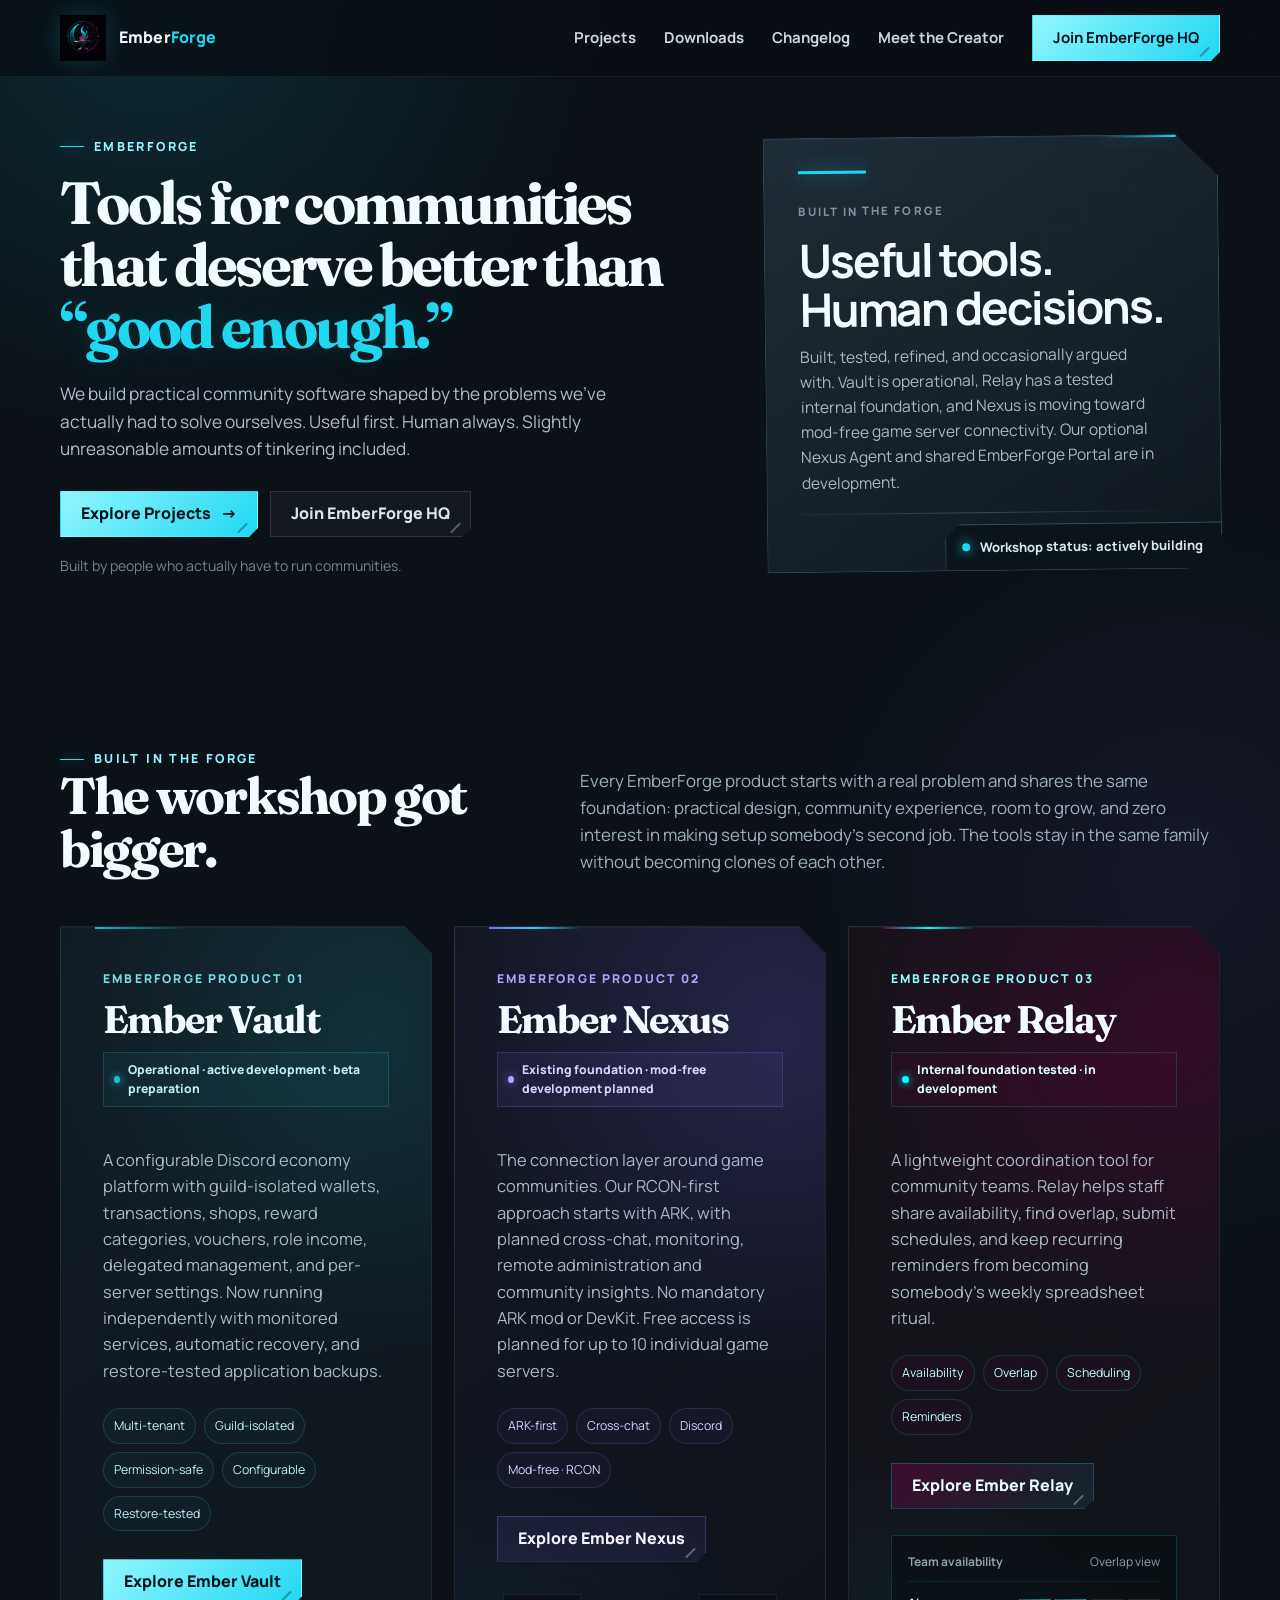
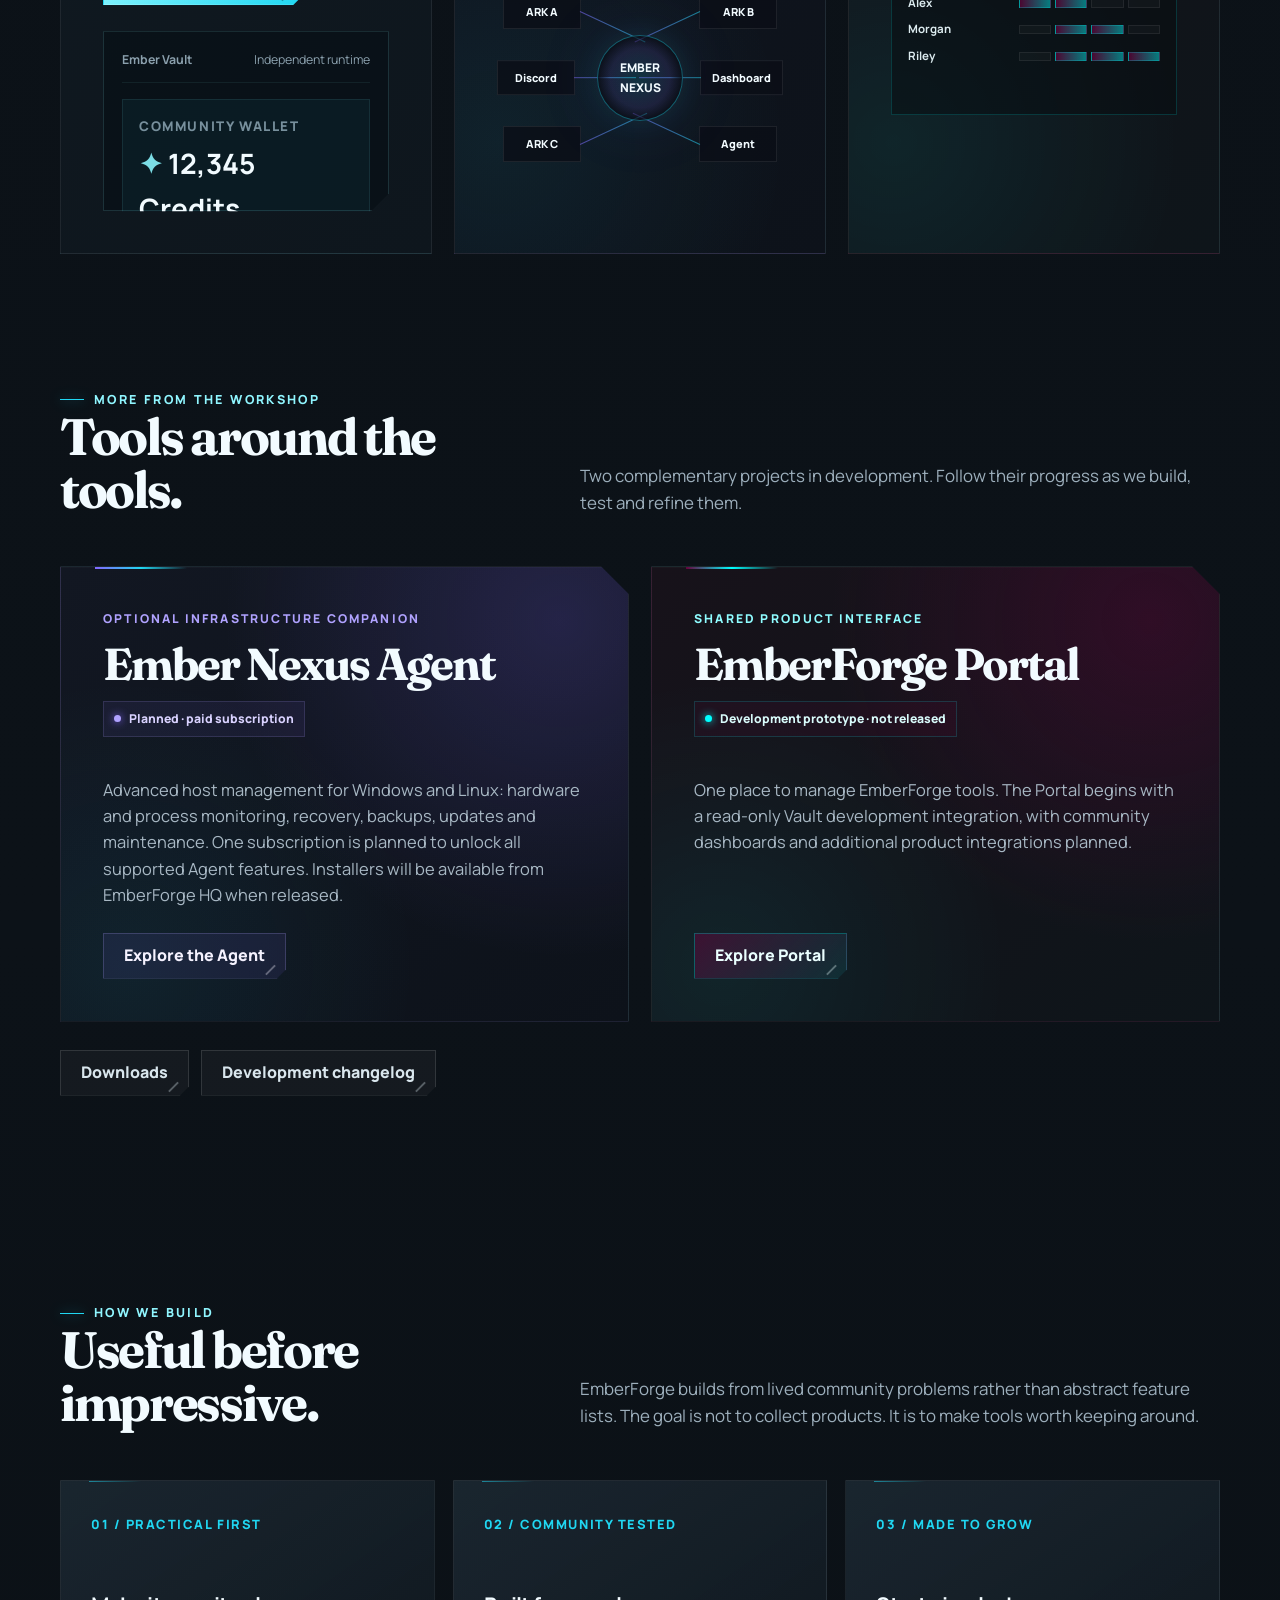
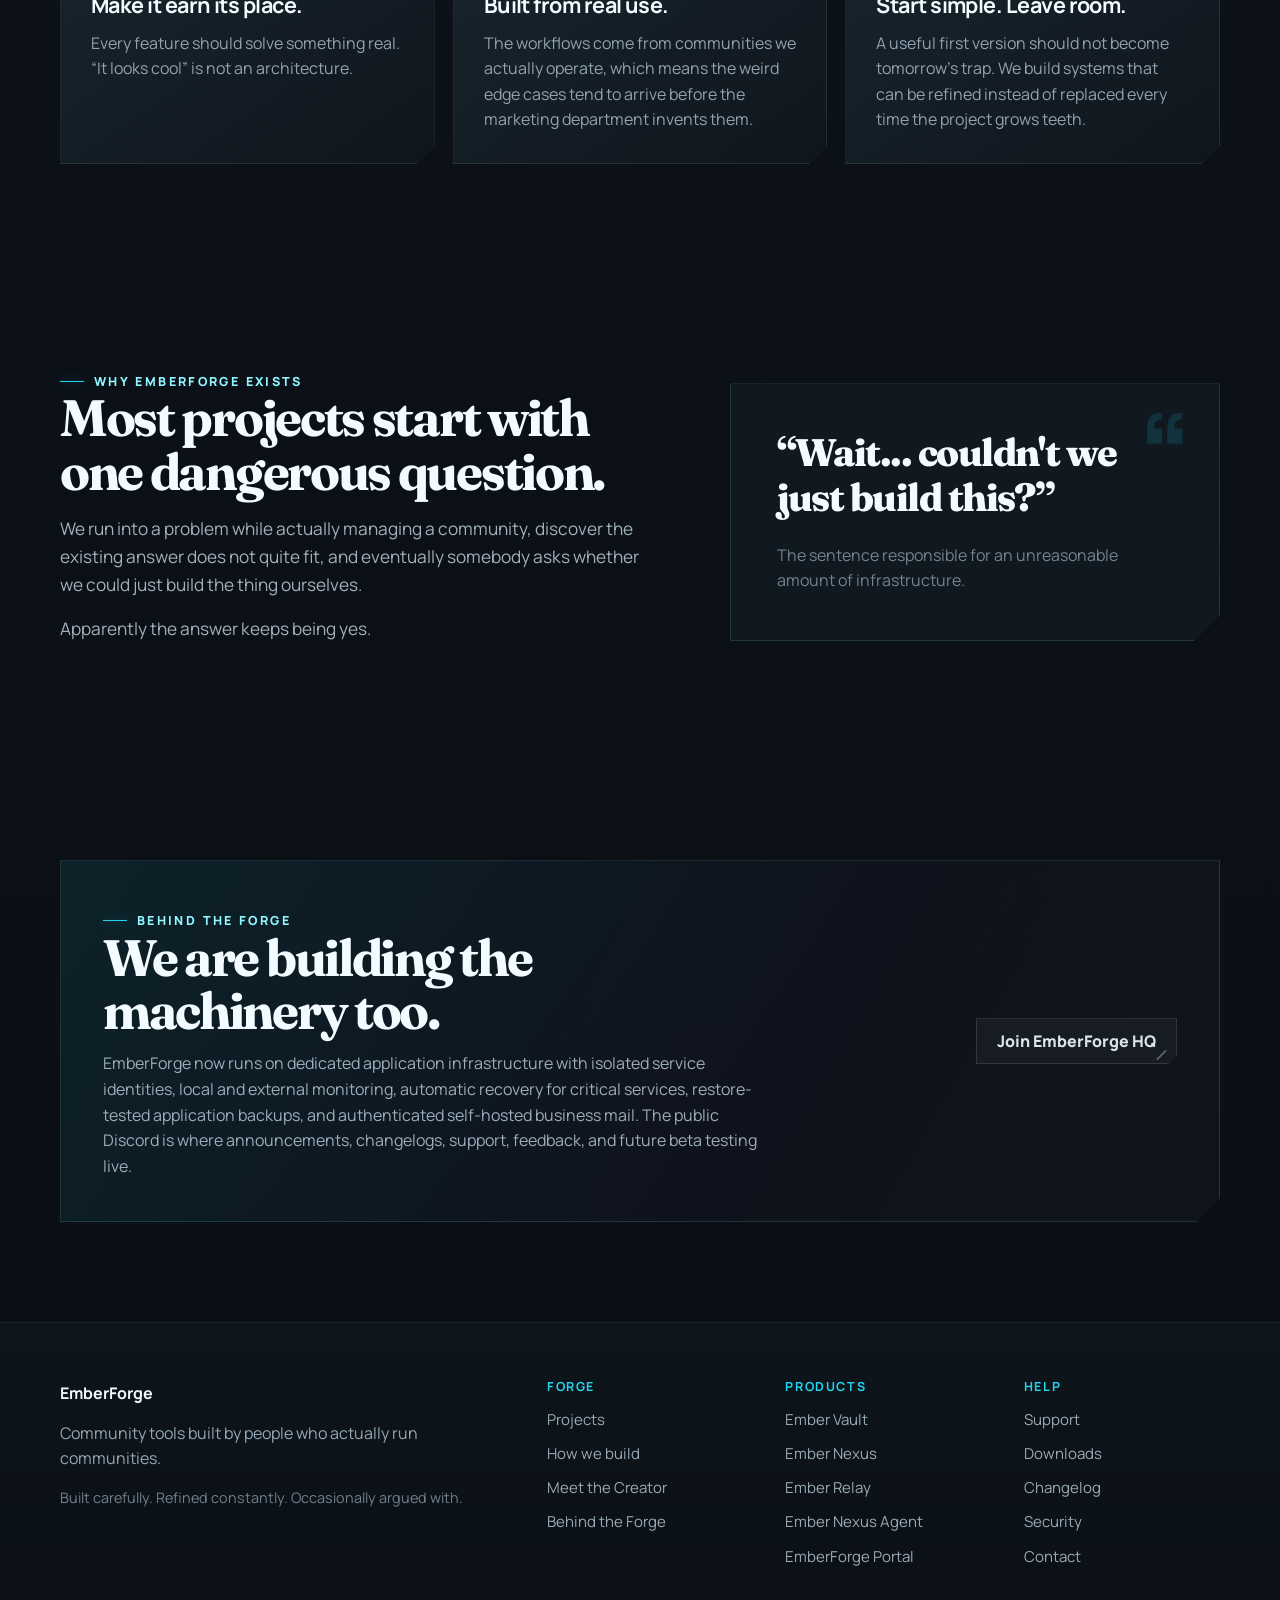
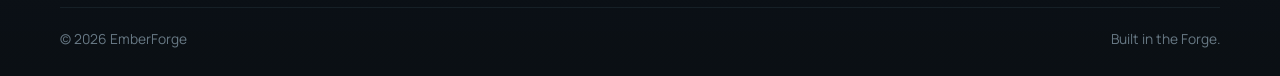
==== commit aae8be05: "fixed for main page" ====
--- a/index.html
+++ b/index.html
@@ -4,7 +4,7 @@
   <meta charset="utf-8" />
   <meta name="viewport" content="width=device-width, initial-scale=1" />
   <meta name="theme-color" content="#0c1218" />
-  <meta name="description" content="EmberForge builds practical community tools shaped by real use, including Ember Vault, Ember Nexus, and Ember Relay." />
+  <meta name="description" content="EmberForge builds practical community tools shaped by real use, including Ember Vault, Ember Nexus, Ember Relay, Nexus Agent and EmberForge Portal." />
   <title>EmberForge | Community tools, built in the Forge</title>
   <style>
     @import url('https://fonts.googleapis.com/css2?family=Fraunces:opsz,wght@9..144,600;9..144,700;9..144,800&family=Manrope:wght@400;500;600;700;800&display=swap');
@@ -340,6 +340,21 @@
       *{scroll-behavior:auto!important;transition-duration:.01ms!important;animation-duration:.01ms!important}
       .reveal{opacity:1;transform:none}
     }
+  
+    /* Homepage refresh: preserve the Forge visual language. */
+    .hero{grid-template-columns:1.15fr .85fr;min-height:540px;padding:52px 0 64px}
+    .hero h1{font-size:clamp(2.8rem,4.65vw,4.7rem);text-wrap:initial}
+    .nav-links a.nav-cta,.nav-links a.nav-cta:hover{color:#051217}
+    .forge-visual{transform:none;min-width:0}
+    .platform-section{padding-top:28px}
+    .platform-grid{display:grid;grid-template-columns:repeat(2,minmax(0,1fr));gap:22px}
+    .platform-grid .product-card{min-height:0;display:flex;flex-direction:column;align-items:flex-start}
+    .platform-grid .product-name{font-size:clamp(2rem,3.5vw,3.4rem);margin-bottom:14px}
+    .platform-grid .btn{margin-top:auto}
+    .products-grid .product-name{font-size:clamp(2rem,3vw,3.2rem);margin-bottom:12px}
+    a:focus-visible{outline:2px solid #00ffff;outline-offset:4px}
+    @media(max-width:900px){.hero{grid-template-columns:1fr;min-height:0}.platform-grid{grid-template-columns:1fr}.nav-inner{flex-wrap:wrap;gap:8px;padding:8px 0}.nav-links{flex-wrap:wrap;gap:12px}.nav-links a:not(.nav-cta){display:inline-block}.nav-links .nav-cta{display:none}}
+    @media(max-width:620px){.hero h1{font-size:clamp(2.5rem,10vw,3.5rem)}.nav-links a{font-size:.82rem}.forge-visual{min-height:0}.hero{padding:40px 0 60px}}
   </style>
 </head>
 
@@ -353,9 +368,9 @@
 
       <div class="nav-links" aria-label="Primary navigation">
         <a href="/#products">Projects</a>
-        <a href="/#why">How we build</a>
+        <a href="/downloads.html">Downloads</a>
+        <a href="/changelog.html">Changelog</a>
         <a href="/creator.html">Meet the Creator</a>
-        <a href="/#behind">Behind the Forge</a>
         <a class="nav-cta" href="https://discord.gg/WRv4fGv2PG">Join EmberForge HQ</a>
       </div>
     </div>
@@ -379,7 +394,7 @@
           <div class="spark-line"></div>
           <span class="mini">Built in the Forge</span>
           <strong>Useful tools.<br>Human decisions.</strong>
-          <p>Built, tested, refined, and occasionally argued with. Ember Vault is operational on dedicated EmberForge infrastructure, Nexus ARK has its foundation and architecture locked, Ember Relay is taking shape from our existing coordination tooling, and EmberForge HQ is officially open for humans.</p>
+          <p>Built, tested, refined, and occasionally argued with. Vault is operational, Relay has a tested internal foundation, and Nexus is moving toward mod-free game server connectivity. Our optional Nexus Agent and shared EmberForge Portal are in development.</p>
           <div class="forge-seam" aria-hidden="true"></div>
           <div class="build-chip"><i></i> Workshop status: actively building</div>
         </div>
@@ -432,8 +447,8 @@
           <article class="product-card nexus reveal">
             <div class="product-kicker">EmberForge Product 02</div>
             <h3 class="product-name">Ember Nexus</h3>
-            <div class="status-pill"><i></i>Nexus ARK foundation &amp; architecture locked · pre-production</div>
-            <p class="product-desc">The connection layer around game communities. Nexus starts with ARK cross-chat between servers and Discord, then expands through monitoring, automation, safe RCON controls, and community insights.</p>
+            <div class="status-pill"><i></i>Existing foundation · mod-free development planned</div>
+            <p class="product-desc">The connection layer around game communities. Our RCON-first approach starts with ARK, with planned cross-chat, monitoring, remote administration and community insights. No mandatory ARK mod or DevKit. Free access is planned for up to 10 individual game servers.</p>
 
             <div class="tag-row" aria-label="Ember Nexus highlights">
               <span class="tag">ARK-first</span>
@@ -491,8 +506,17 @@
       </div>
     </section>
 
-    <section class="section"><div class="shell"><div class="section-head"><div><div class="eyebrow">More from the workshop</div><h2>Tools around the tools.</h2></div><p>Two new directions, both in development. Follow the work without confusing a roadmap with a release.</p></div><div class="product-grid"><article class="product-card nexus"><h3 class="product-name">Ember Nexus Agent</h3><p class="product-desc">Optional paid host management for Windows and Linux. All supported Agent capabilities in one subscription.</p><a class="btn nexus-btn" href="/ember-nexus-agent.html">Explore the Agent</a></article><article class="product-card vault"><h3 class="product-name">EmberForge Portal</h3><p class="product-desc">A shared web interface for EmberForge products, starting with a read-only development integration for Vault.</p><a class="btn" href="/emberforge-portal.html">Explore Portal</a></article></div><p><a href="/downloads.html">Downloads</a> · <a href="/changelog.html">Development changelog</a></p></div></section>
-<section id="why">
+    <section id="platform" class="platform-section">
+      <div class="shell">
+        <div class="section-head"><div><div class="eyebrow">More from the workshop</div><h2>Tools around the tools.</h2></div><p>Two complementary projects in development. Follow their progress as we build, test and refine them.</p></div>
+        <div class="platform-grid">
+          <article class="product-card nexus"><div class="product-kicker">Optional infrastructure companion</div><h3 class="product-name">Ember Nexus Agent</h3><div class="status-pill"><i></i>Planned · paid subscription</div><p class="product-desc">Advanced host management for Windows and Linux: hardware and process monitoring, recovery, backups, updates and maintenance. One subscription is planned to unlock all supported Agent features. Installers will be available from EmberForge HQ when released.</p><a class="btn nexus-btn" href="/ember-nexus-agent.html">Explore the Agent</a></article>
+          <article class="product-card relay"><div class="product-kicker">Shared product interface</div><h3 class="product-name">EmberForge Portal</h3><div class="status-pill"><i></i>Development prototype · not released</div><p class="product-desc">One place to manage EmberForge tools. The Portal begins with a read-only Vault development integration, with community dashboards and additional product integrations planned.</p><a class="btn relay-btn" href="/emberforge-portal.html">Explore Portal</a></article>
+        </div>
+        <div class="hero-actions"><a class="btn secondary" href="/downloads.html">Downloads</a><a class="btn secondary" href="/changelog.html">Development changelog</a></div>
+      </div>
+    </section>
+    <section id="why">
       <div class="shell">
         <div class="section-head reveal">
           <div>
@@ -572,11 +596,16 @@
         <h3>Products</h3>
         <a href="/ember-vault.html">Ember Vault</a>
         <a href="/ember-nexus.html">Ember Nexus</a>
+        <a href="/ember-relay.html">Ember Relay</a>
+        <a href="/ember-nexus-agent.html">Ember Nexus Agent</a>
+        <a href="/emberforge-portal.html">EmberForge Portal</a>
       </div>
 
       <div class="footer-column">
         <h3>Help</h3>
-        <a href="/support.html">Support</a><a href="/downloads.html">Downloads</a><a href="/changelog.html">Changelog</a>
+        <a href="/support.html">Support</a>
+        <a href="/downloads.html">Downloads</a>
+        <a href="/changelog.html">Changelog</a>
         <a href="/security.html">Security</a>
         <a href="mailto:support@emberforgehq.com">Contact</a>
       </div>
